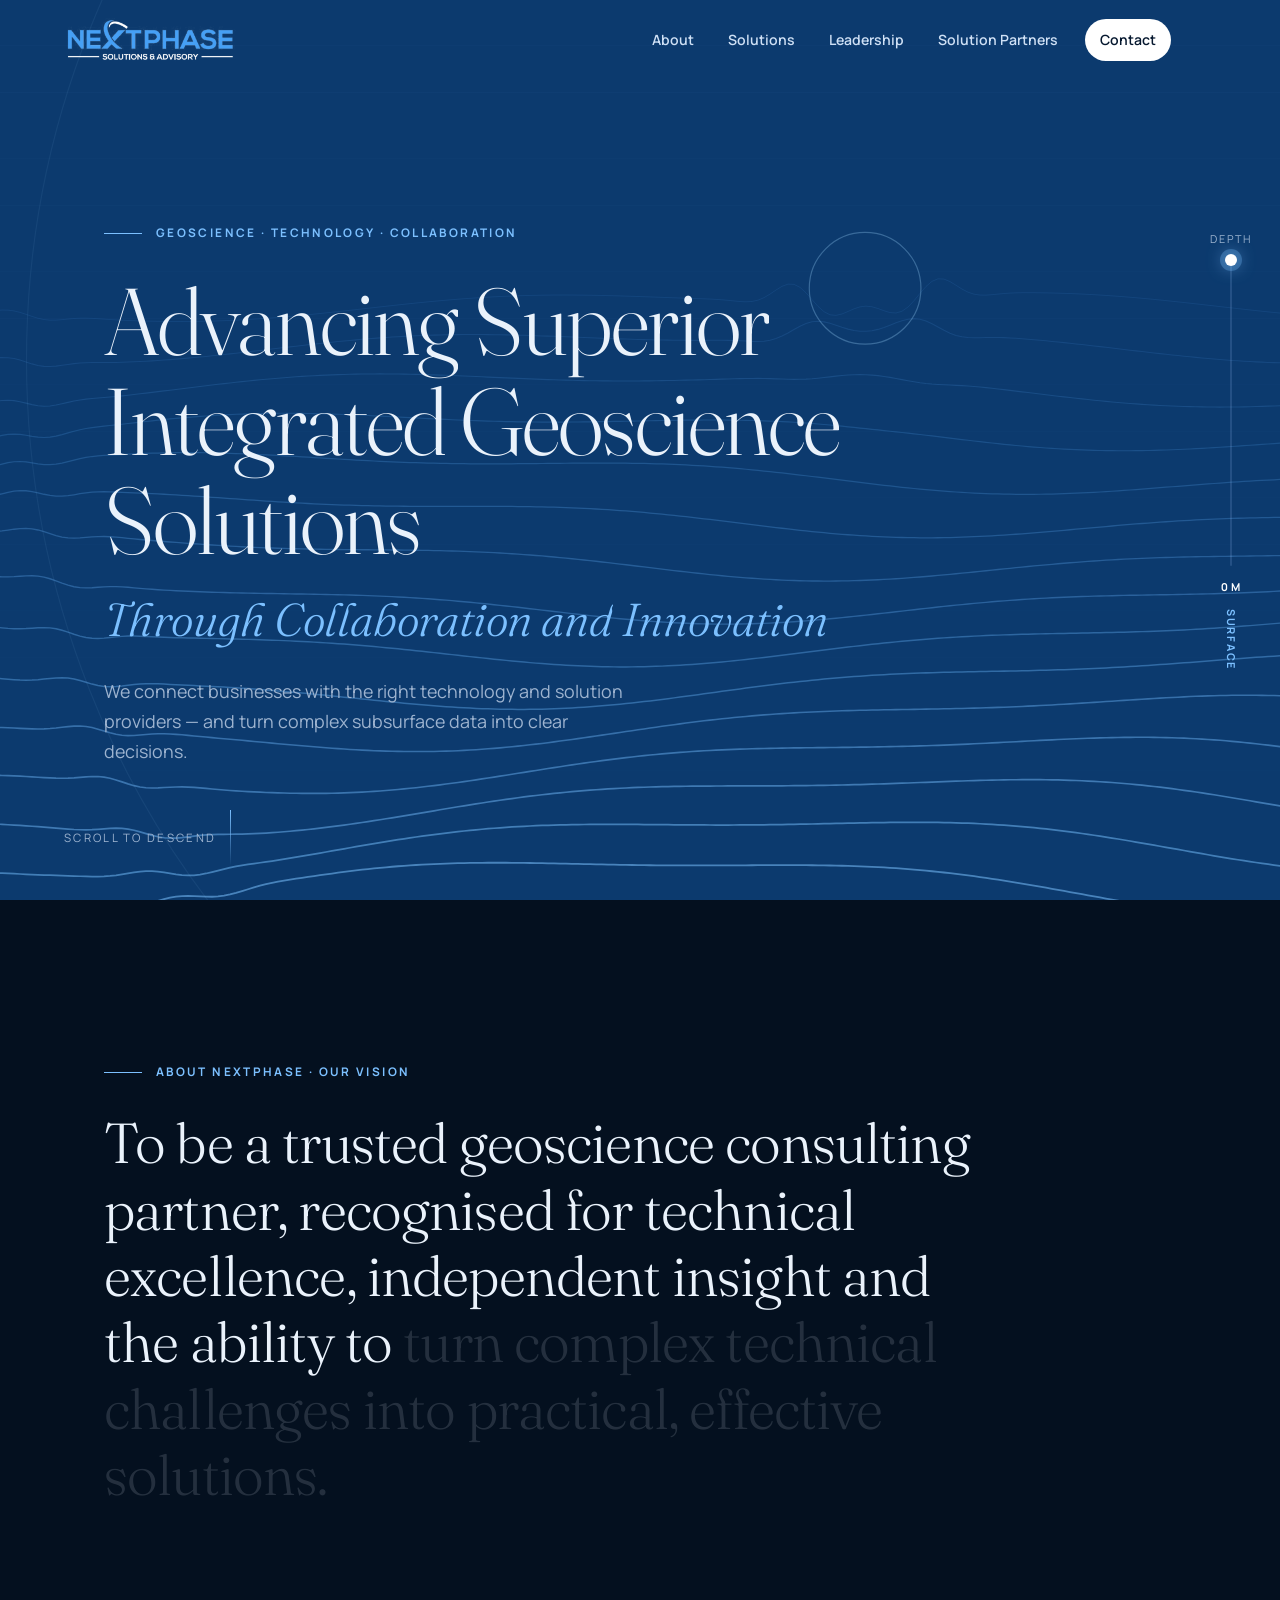
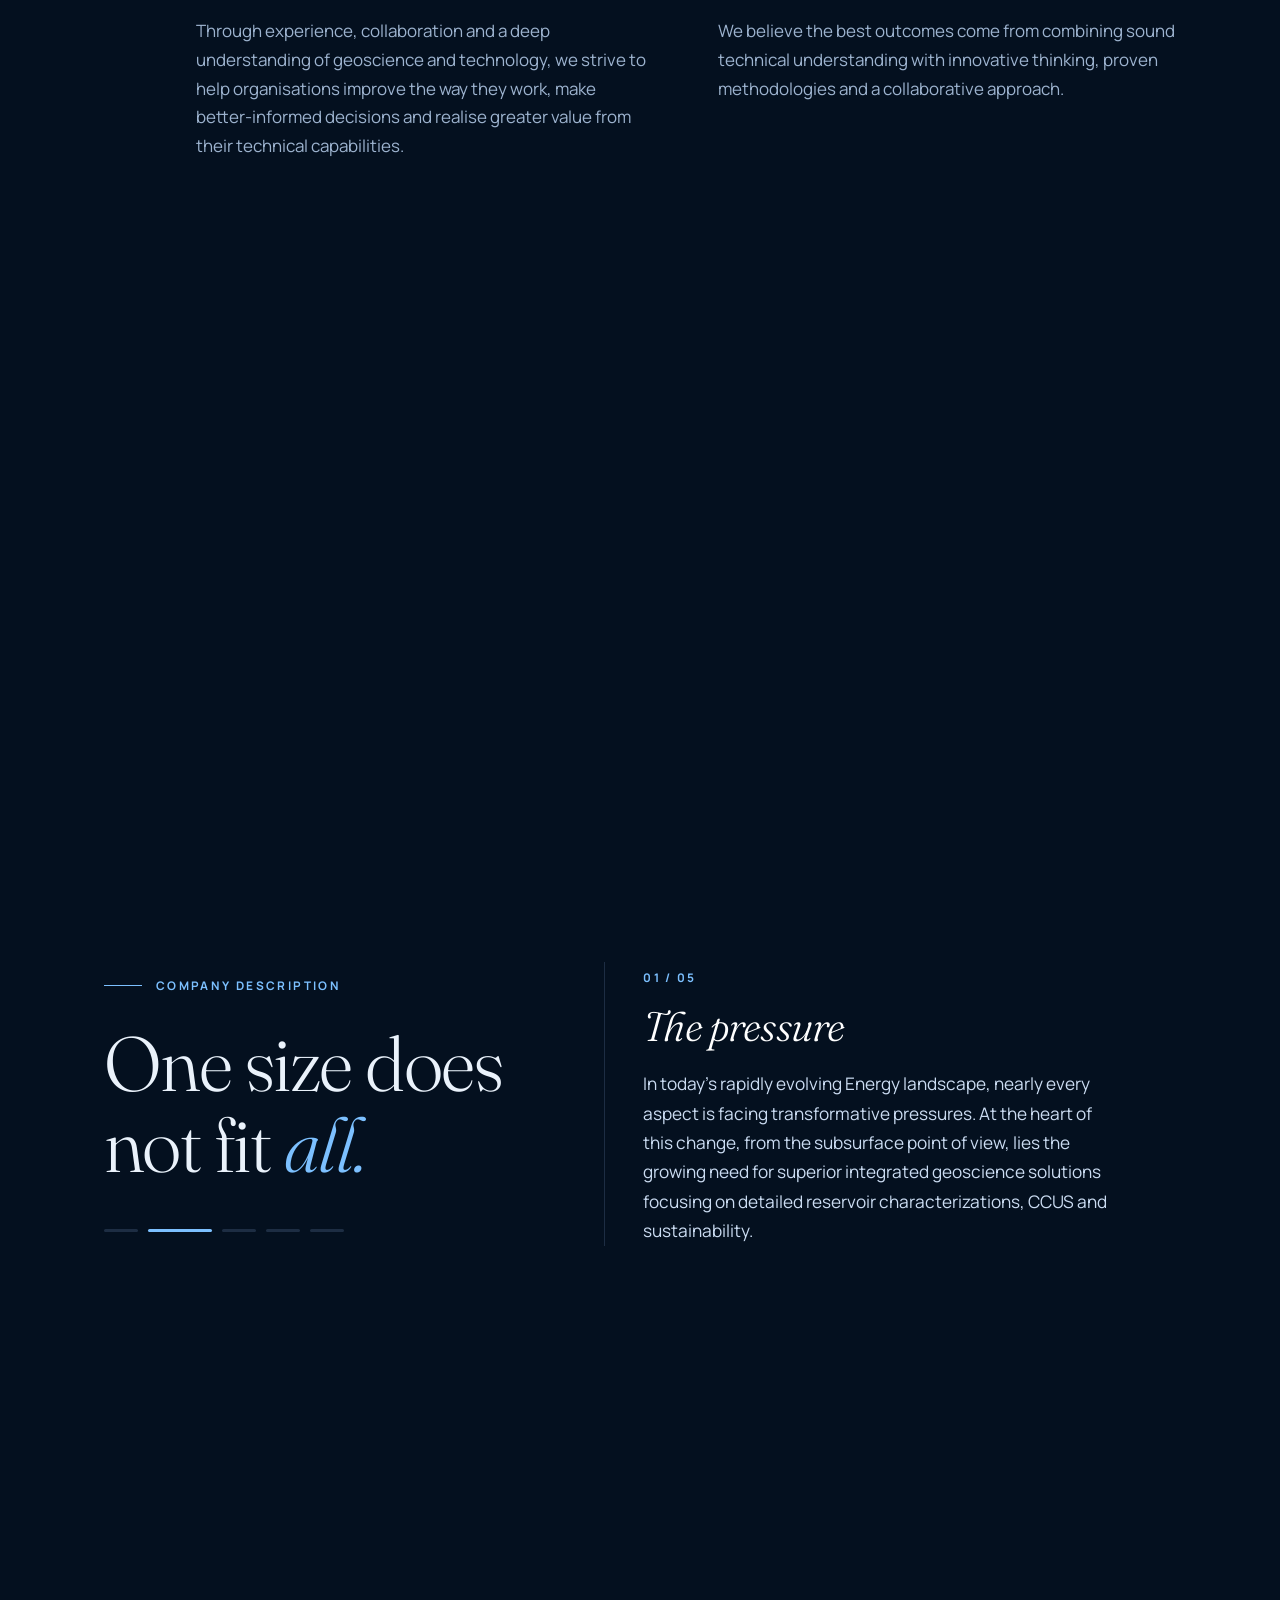
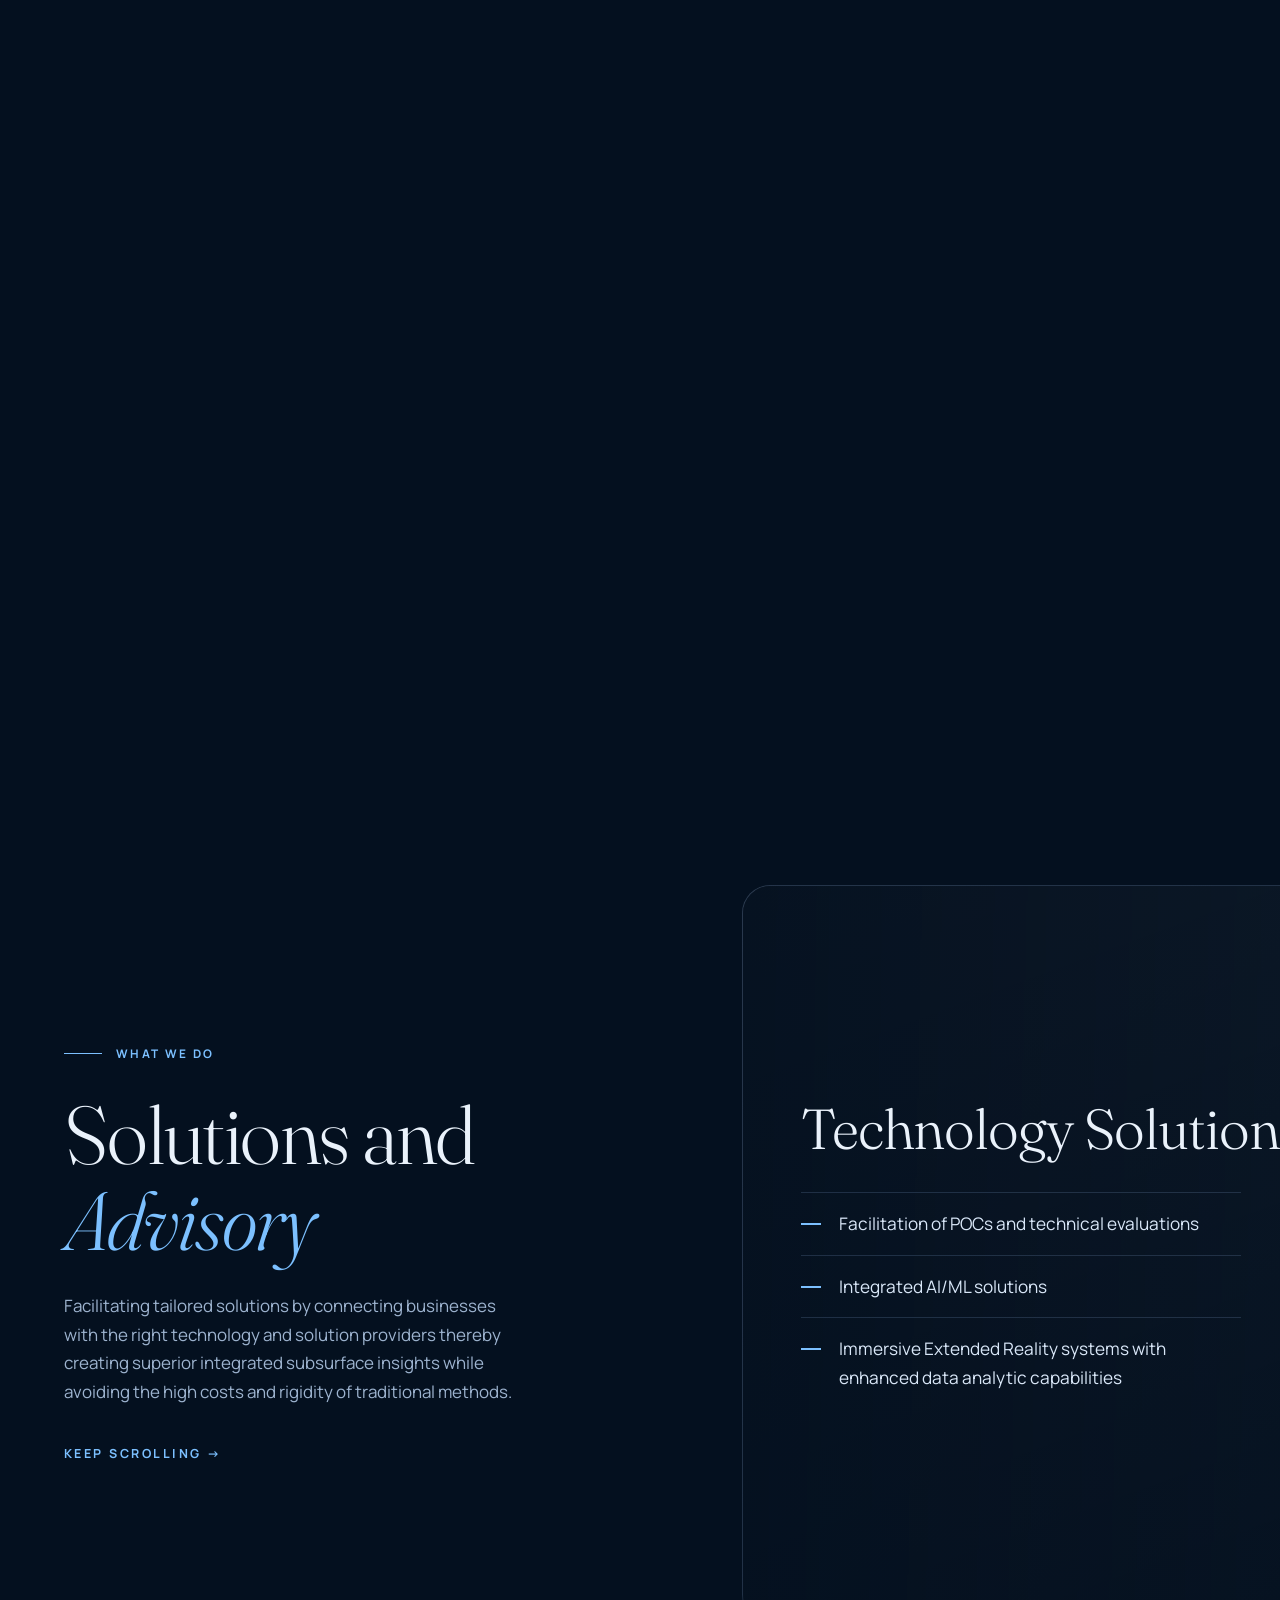
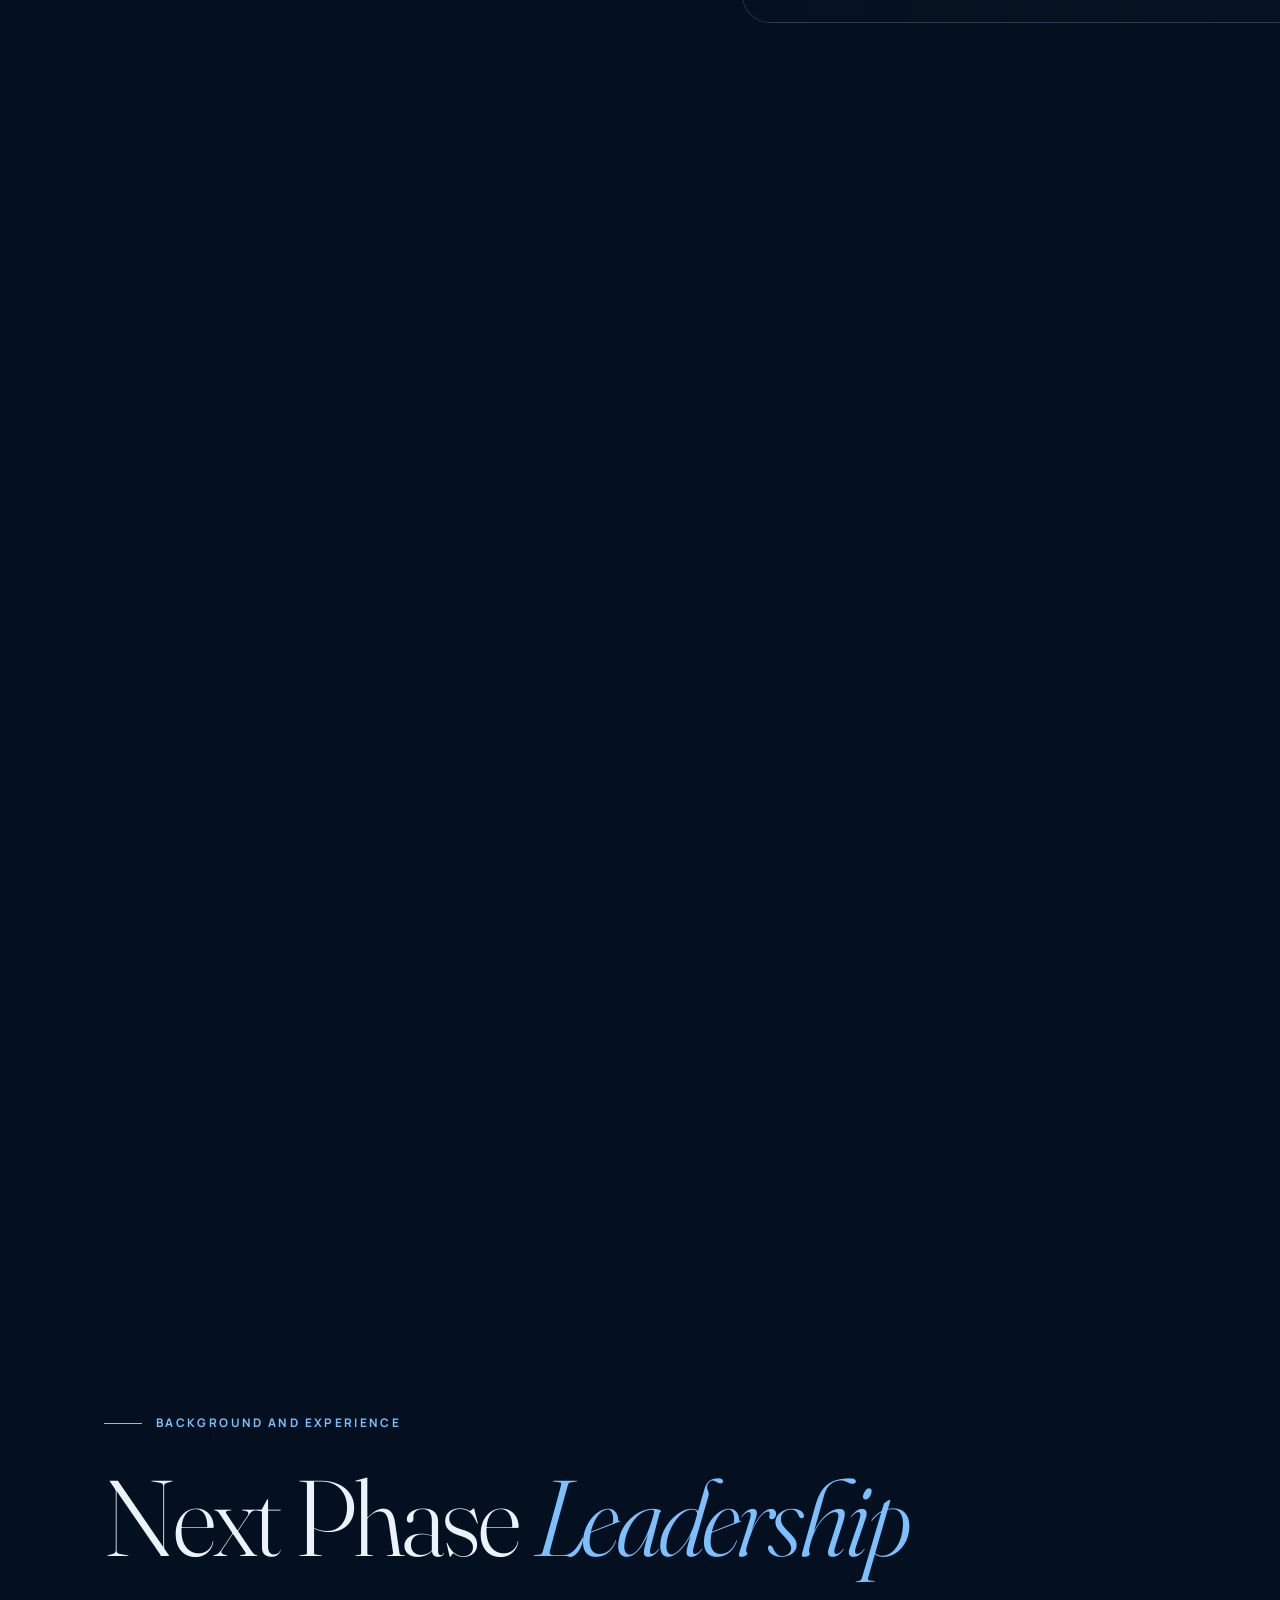
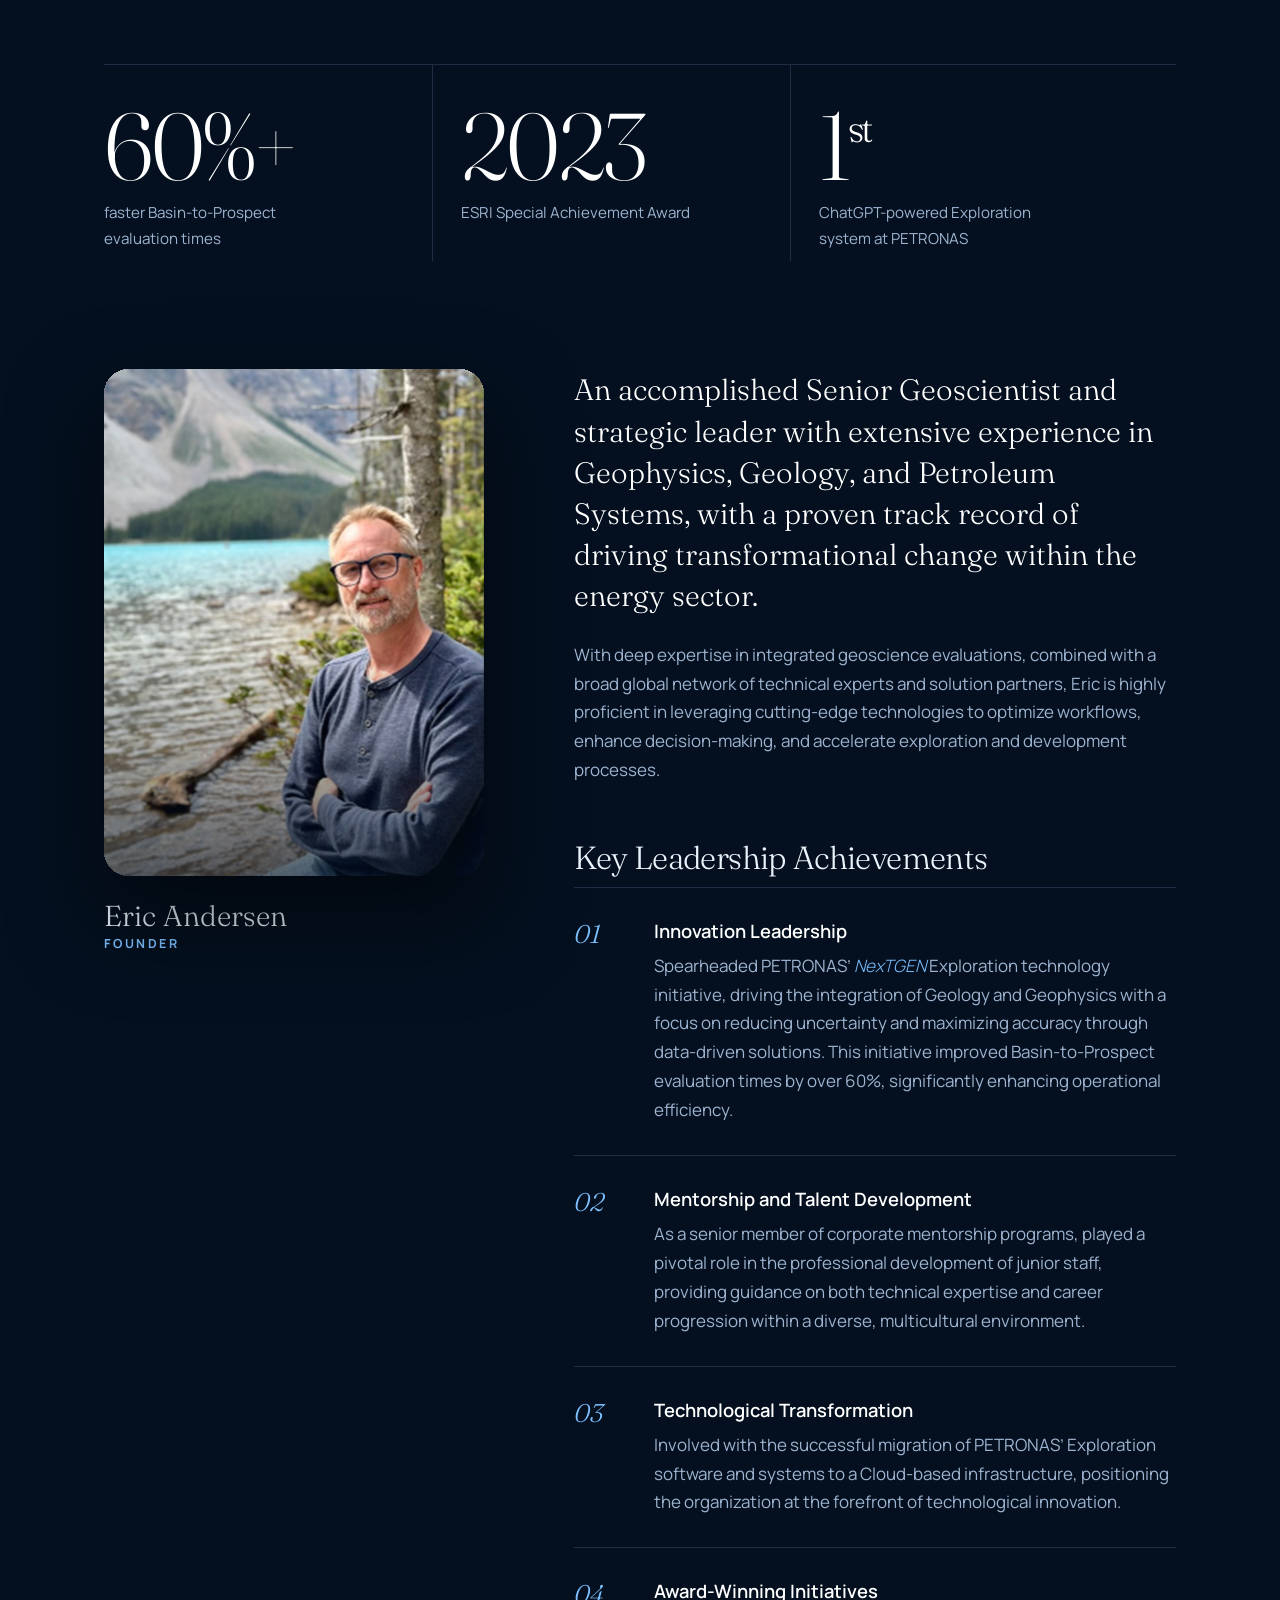
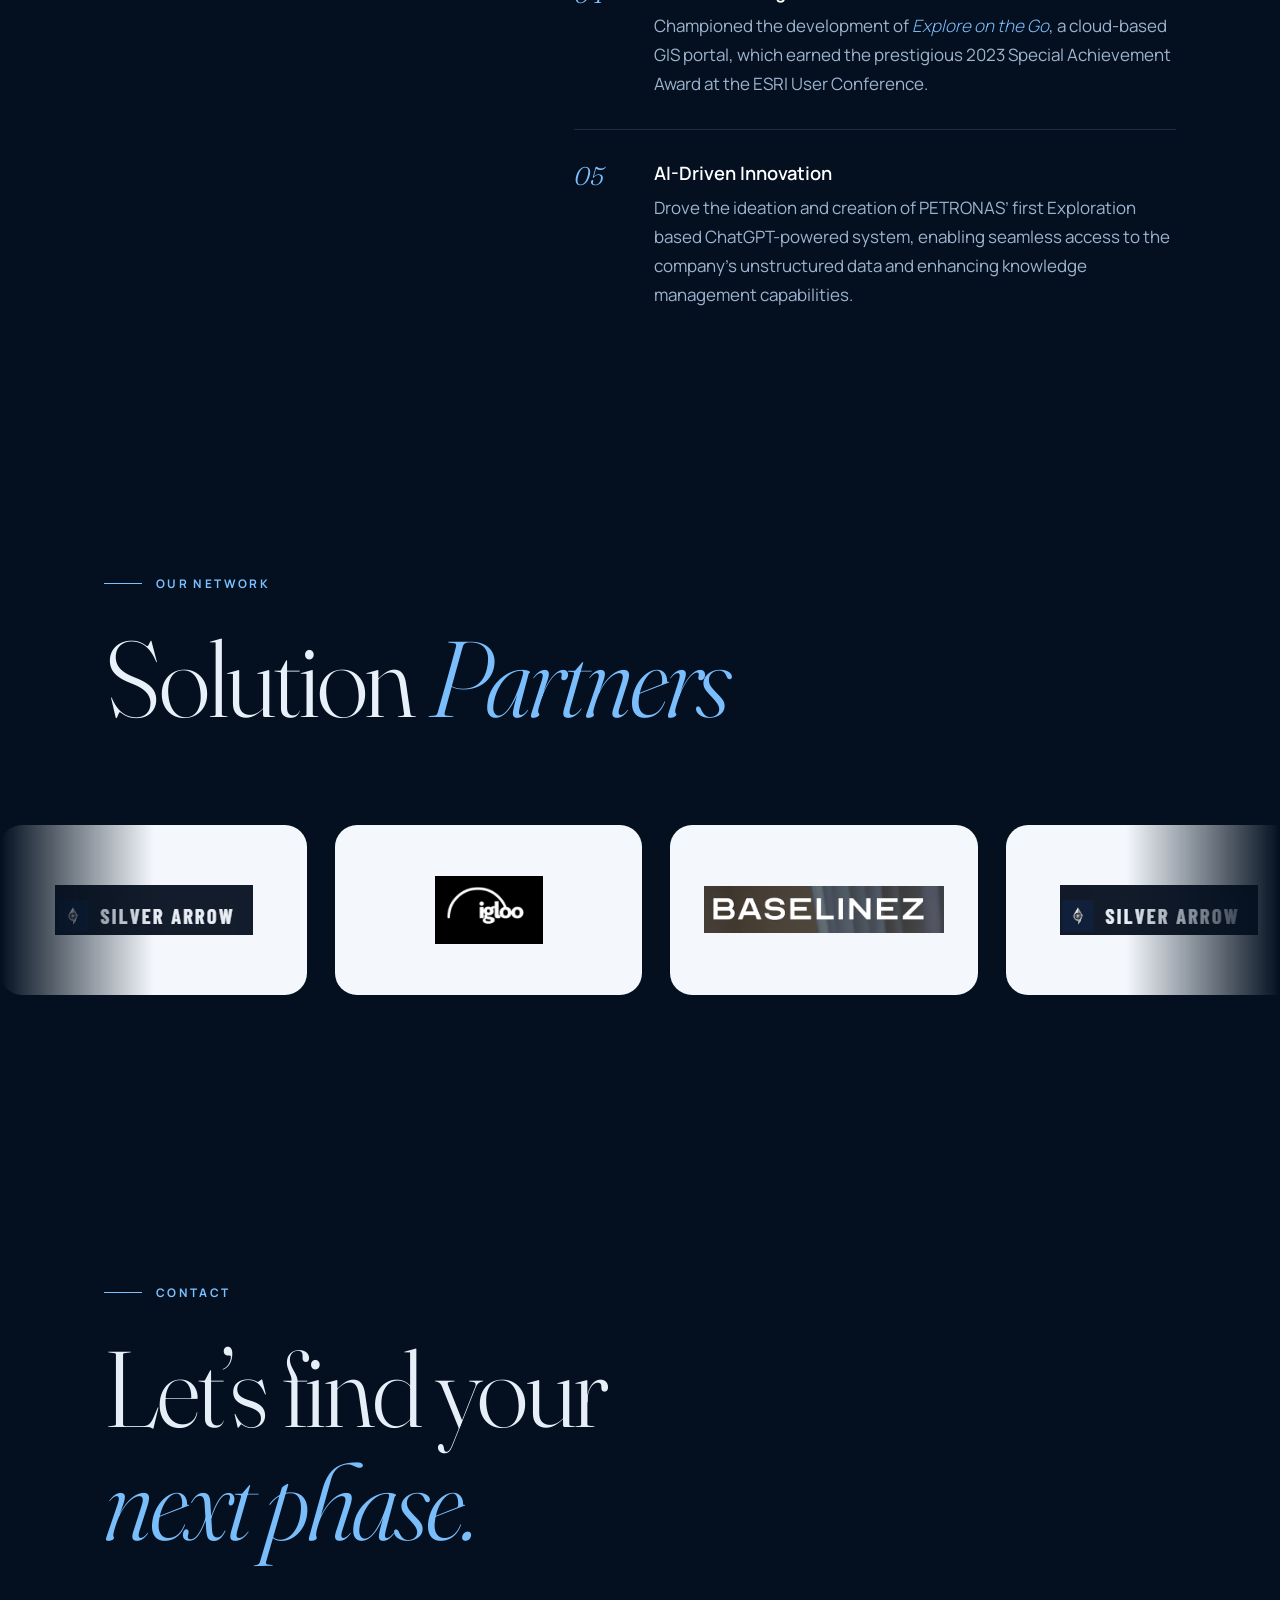
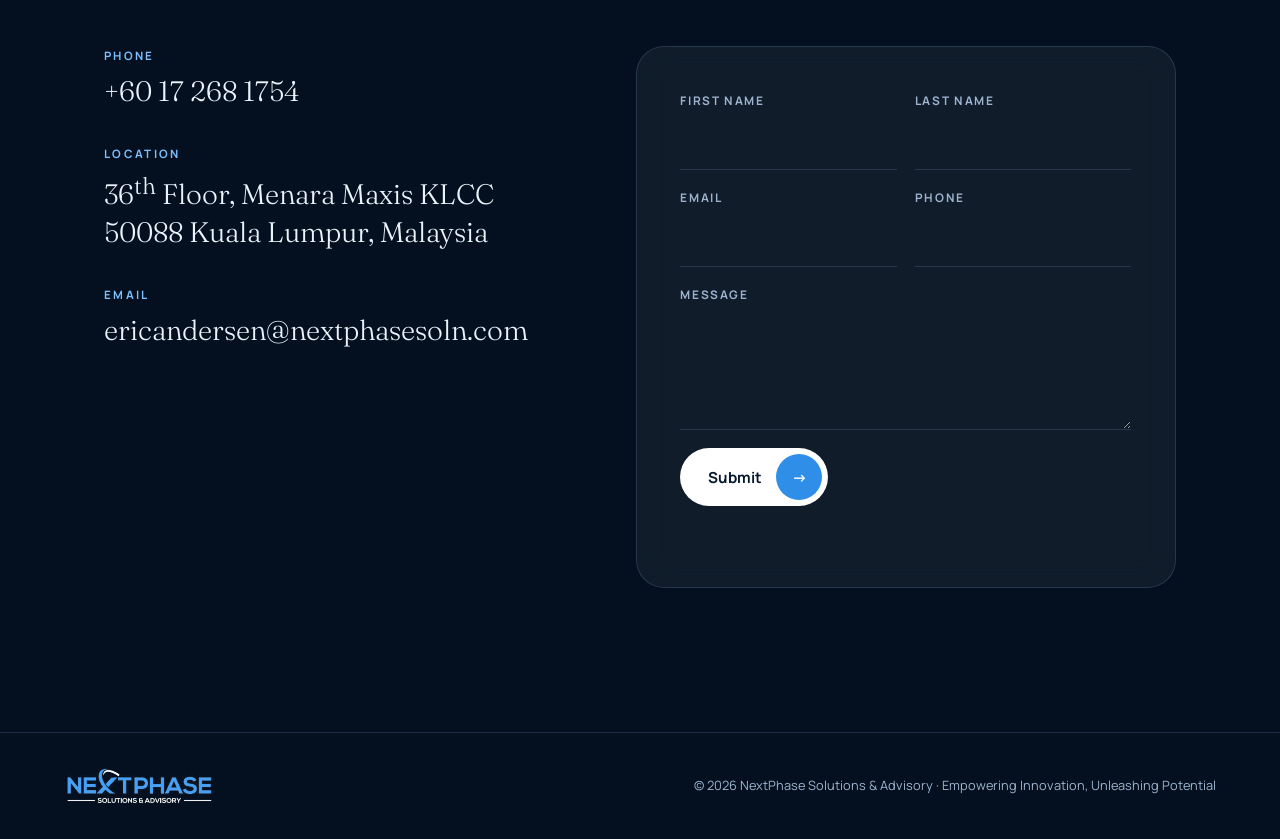
==== index.html @ d404420d "Redesign: scroll-driven subsurface descent experience Co-Authored-By: Claude Sonnet 5.5 <noreply@ant" ====
<!doctype html>
<html lang="en">
<head>
<meta charset="utf-8">
<meta name="viewport" content="width=device-width, initial-scale=1">
<title>NextPhase Solutions &amp; Advisory — Integrated Geoscience Solutions</title>
<meta name="description" content="NextPhase connects businesses with the right technology and solution providers to deliver superior integrated subsurface insights.">
<meta name="theme-color" content="#06182f">
<link rel="icon" href="assets/logo.png">
<link rel="preconnect" href="https://fonts.googleapis.com">
<link rel="preconnect" href="https://fonts.gstatic.com" crossorigin>
<link href="https://fonts.googleapis.com/css2?family=Fraunces:ital,opsz,wght@0,9..144,300;0,9..144,500;1,9..144,300;1,9..144,400&family=Manrope:wght@400;500;600;700;800&display=swap" rel="stylesheet">
<link rel="stylesheet" href="style.css">
</head>
<body>

<div class="bg" aria-hidden="true"><div class="strata"></div></div>
<div class="glow" aria-hidden="true"></div>
<div class="progress" aria-hidden="true"><i></i></div>

<!-- depth gauge -->
<aside class="gauge" aria-hidden="true">
  <span class="g-label">Depth</span>
  <div class="g-track"><i class="g-fill"></i><b class="g-dot"></b></div>
  <span class="g-depth"><em id="depth">0</em> m</span>
  <span class="g-layer" id="layer">Surface</span>
</aside>

<header class="nav" id="top">
  <a class="brand" href="#top" aria-label="NextPhase — home"><img src="assets/logo-light.png" alt="NextPhase Solutions &amp; Advisory" width="190" height="49"></a>
  <button class="burger" aria-label="Menu" aria-expanded="false" aria-controls="menu"><span></span><span></span></button>
  <nav id="menu" class="menu">
    <a href="#about">About</a>
    <a href="#solutions">Solutions</a>
    <a href="#leadership">Leadership</a>
    <a href="#partners">Solution Partners</a>
    <a href="#contact" class="cta">Contact</a>
  </nav>
</header>

<main>
<!-- 1 · SURFACE -->
<section class="hero" data-layer="Surface">
  <img class="slot" src="assets/gen/hero.jpg" alt="" onerror="this.remove()">
  <canvas id="seismic"></canvas>
  <div class="hero-inner">
    <p class="eyebrow"><span></span>Geoscience · Technology · Collaboration</p>
    <h1 class="split">Advancing Superior Integrated Geoscience Solutions</h1>
    <p class="h1-sub split">Through Collaboration and Innovation</p>
    <p class="lead">We connect businesses with the right technology and solution providers — and turn complex subsurface data into clear decisions.</p>
  </div>
  <a href="#about" class="cue"><span>Scroll to descend</span><i></i></a>
</section>

<!-- 2 · OVERBURDEN — VISION -->
<section class="vision" id="about" data-layer="Overburden">
  <div class="wrap">
    <p class="eyebrow"><span></span>About NextPhase · Our Vision</p>
    <p class="statement words">To be a trusted geoscience consulting partner, recognised for technical excellence, independent insight and the ability to turn complex technical challenges into practical, effective solutions.</p>
    <div class="two">
      <p class="reveal">Through experience, collaboration and a deep understanding of geoscience and technology, we strive to help organisations improve the way they work, make better-informed decisions and realise greater value from their technical capabilities.</p>
      <p class="reveal">We believe the best outcomes come from combining sound technical understanding with innovative thinking, proven methodologies and a collaborative approach.</p>
    </div>
    <p class="mega reveal">Empowering Innovation,<br><em>Unleashing Potential</em></p>
  </div>
</section>

<!-- 3 · SOURCE ROCK — COMPANY DESCRIPTION (pinned story) -->
<section class="story" data-layer="Source Rock">
  <div class="story-pin wrap">
    <div class="story-left">
      <p class="eyebrow"><span></span>Company Description</p>
      <h2>One size does<br>not fit <em>all.</em></h2>
      <ol class="dots" aria-hidden="true"><li></li><li></li><li></li><li></li><li></li></ol>
    </div>
    <div class="steps">
      <article class="step"><span class="no">01 / 05</span><h3>The pressure</h3><p>In today’s rapidly evolving Energy landscape, nearly every aspect is facing transformative pressures. At the heart of this change, from the subsurface point of view, lies the growing need for superior integrated geoscience solutions focusing on detailed reservoir characterizations, CCUS and sustainability.</p></article>
      <article class="step"><span class="no">02 / 05</span><h3>The complexity</h3><p>The convergence of advanced software applications and generative AI technologies, often leave organizations struggling to keep up or fully realize their benefits. This complexity is further amplified by the ever-expanding availability of data and the increasing computational demands needed to harness its full potential.</p></article>
      <article class="step"><span class="no">03 / 05</span><h3>The silos</h3><p>In many organizations, internal expertise is fragmented, resulting in siloed knowledge that makes it difficult to implement cost-effective, efficient workflows. Furthermore, integrated solutions are often promoted by single technology providers, who impose high commitment costs and inflexible systems that may not align with the unique needs of every business. The ongoing tension between business requirements and the pursuit of technical excellence is an ever-present challenge.</p></article>
      <article class="step"><span class="no">04 / 05</span><h3>Our answer</h3><p>We believe that one size does not fit all. We are committed to connecting the right technological components and solution providers in a tailored way to meet each client’s unique needs. Our approach seeks to break down silos, bridge gaps, and create flexible, integrated solutions that drive meaningful subsurface insights — without the high costs, rigidity, or fear that often accompany traditional implementations.</p></article>
      <article class="step"><span class="no">05 / 05</span><h3>The promise</h3><p>By fostering a culture of innovation and collaboration, we aim to empower businesses to optimize workflows, and unlock the true potential of their data and technology, ensuring they stay ahead in the ever-evolving energy landscape.</p></article>
    </div>
  </div>
</section>

<!-- 4 · RESERVOIR — SOLUTIONS (horizontal scroll) -->
<section class="solutions" id="solutions" data-layer="Reservoir">
  <div class="h-track">
    <div class="h-panel intro">
      <p class="eyebrow"><span></span>What we do</p>
      <h2>Solutions and <em>Advisory</em></h2>
      <p class="sub">Facilitating tailored solutions by connecting businesses with the right technology and solution providers thereby creating superior integrated subsurface insights while avoiding the high costs and rigidity of traditional methods.</p>
      <span class="hint">Keep scrolling →</span>
    </div>
    <article class="h-panel card">
      <img class="slot" src="assets/gen/tech.jpg" alt="" onerror="this.remove()">
      <span class="big-no">01</span>
      <h3>Technology Solutions</h3>
      <ul>
        <li>Facilitation of POCs and technical evaluations</li>
        <li>Integrated AI/ML solutions</li>
        <li>Immersive Extended Reality systems with enhanced data analytic capabilities</li>
      </ul>
    </article>
    <article class="h-panel card">
      <img class="slot" src="assets/gen/consult.jpg" alt="" onerror="this.remove()">
      <span class="big-no">02</span>
      <h3>Consulting / Advisory</h3>
      <ul>
        <li>Project management and QC</li>
        <li>Reservoir characterization studies</li>
        <li>Software and workflow rationalization and optimization</li>
        <li>Training</li>
      </ul>
    </article>
  </div>
</section>

<!-- 5 · SEAL — LEADERSHIP -->
<section class="leadership" id="leadership" data-layer="Seal">
  <div class="wrap">
    <p class="eyebrow"><span></span>Background and Experience</p>
    <h2 class="mega-h">Next Phase <em>Leadership</em></h2>

    <ul class="stats">
      <li class="reveal"><strong><span data-count="60">0</span>%+</strong><span>faster Basin-to-Prospect evaluation times</span></li>
      <li class="reveal"><strong><span data-count="2023" data-plain>0</span></strong><span>ESRI Special Achievement Award</span></li>
      <li class="reveal"><strong>1<sup>st</sup></strong><span>ChatGPT-powered Exploration system at PETRONAS</span></li>
    </ul>

    <div class="lead-grid">
      <aside class="portrait">
        <div class="frame"><img src="assets/eric.jpg" alt="Eric Andersen, Founder of NextPhase" width="590" height="788"></div>
        <div class="cap"><strong>Eric Andersen</strong><span>Founder</span></div>
      </aside>
      <div class="lead-copy">
        <p class="big reveal">An accomplished Senior Geoscientist and strategic leader with extensive experience in Geophysics, Geology, and Petroleum Systems, with a proven track record of driving transformational change within the energy sector.</p>
        <p class="reveal">With deep expertise in integrated geoscience evaluations, combined with a broad global network of technical experts and solution partners, Eric is highly proficient in leveraging cutting-edge technologies to optimize workflows, enhance decision-making, and accelerate exploration and development processes.</p>
        <h3 class="reveal">Key Leadership Achievements</h3>
        <ol class="ach">
          <li class="reveal"><span>01</span><div><h4>Innovation Leadership</h4><p>Spearheaded PETRONAS’ <em>NexTGEN</em> Exploration technology initiative, driving the integration of Geology and Geophysics with a focus on reducing uncertainty and maximizing accuracy through data-driven solutions. This initiative improved Basin-to-Prospect evaluation times by over 60%, significantly enhancing operational efficiency.</p></div></li>
          <li class="reveal"><span>02</span><div><h4>Mentorship and Talent Development</h4><p>As a senior member of corporate mentorship programs, played a pivotal role in the professional development of junior staff, providing guidance on both technical expertise and career progression within a diverse, multicultural environment.</p></div></li>
          <li class="reveal"><span>03</span><div><h4>Technological Transformation</h4><p>Involved with the successful migration of PETRONAS’ Exploration software and systems to a Cloud-based infrastructure, positioning the organization at the forefront of technological innovation.</p></div></li>
          <li class="reveal"><span>04</span><div><h4>Award-Winning Initiatives</h4><p>Championed the development of <em>Explore on the Go</em>, a cloud-based GIS portal, which earned the prestigious 2023 Special Achievement Award at the ESRI User Conference.</p></div></li>
          <li class="reveal"><span>05</span><div><h4>AI-Driven Innovation</h4><p>Drove the ideation and creation of PETRONAS’ first Exploration based ChatGPT-powered system, enabling seamless access to the company’s unstructured data and enhancing knowledge management capabilities.</p></div></li>
        </ol>
      </div>
    </div>
  </div>
</section>

<!-- 6 · PARTNERS -->
<section class="partners" id="partners" data-layer="Basement">
  <div class="wrap">
    <p class="eyebrow"><span></span>Our network</p>
    <h2 class="mega-h">Solution <em>Partners</em></h2>
  </div>
  <div class="marquee" aria-label="Solution partners">
    <div class="m-track">
      <div class="m-set">
        <div class="logo"><img src="assets/silverarrow.png" alt="Silver Arrow"></div>
        <div class="logo"><img src="assets/igloo.png" alt="igloo"></div>
        <div class="logo"><img src="assets/baselinez.png" alt="Baselinez"></div>
        <div class="logo"><img src="assets/silverarrow.png" alt=""></div>
        <div class="logo"><img src="assets/igloo.png" alt=""></div>
        <div class="logo"><img src="assets/baselinez.png" alt=""></div>
      </div>
    </div>
  </div>
</section>

<!-- 7 · CONTACT -->
<section class="contact" id="contact" data-layer="Core">
  <img class="slot" src="assets/gen/contact.jpg" alt="" onerror="this.remove()">
  <div class="wrap">
    <p class="eyebrow"><span></span>Contact</p>
    <h2 class="mega-h">Let’s find your<br><em>next phase.</em></h2>
    <div class="contact-grid">
      <div>
        <dl class="details">
          <div><dt>Phone</dt><dd><a href="tel:+60172681754">+60 17 268 1754</a></dd></div>
          <div><dt>Location</dt><dd>36<sup>th</sup> Floor, Menara Maxis KLCC<br>50088 Kuala Lumpur, Malaysia</dd></div>
          <div><dt>Email</dt><dd><a href="mailto:ericandersen@nextphasesoln.com">ericandersen@nextphasesoln.com</a></dd></div>
        </dl>
      </div>
      <form class="form" id="contact-form" novalidate>
        <div class="row">
          <label>First Name<input name="first" autocomplete="given-name" required></label>
          <label>Last Name<input name="last" autocomplete="family-name"></label>
        </div>
        <div class="row">
          <label>Email<input type="email" name="email" autocomplete="email" required></label>
          <label>Phone<input type="tel" name="phone" autocomplete="tel"></label>
        </div>
        <label>Message<textarea name="message" rows="4" required></textarea></label>
        <button class="btn" type="submit"><span>Submit</span><i>→</i></button>
        <p class="note" role="status" aria-live="polite"></p>
      </form>
    </div>
  </div>
  <footer class="foot">
    <img src="assets/logo-light.png" alt="NextPhase" width="150" height="38">
    <small>© <span id="yr">2026</span> NextPhase Solutions &amp; Advisory · Empowering Innovation, Unleashing Potential</small>
  </footer>
</section>
</main>

<script src="vendor/gsap.min.js"></script>
<script src="vendor/ScrollTrigger.min.js"></script>
<script src="script.js"></script>
</body>
</html>
---- style.css ----
:root{
  --blue:#2f8fe8; --blue-2:#7cc0ff; --ink:#eaf2fb; --muted:#9db3cf; --line:rgba(160,200,255,.16);
  --serif:'Fraunces',Georgia,serif; --sans:'Manrope',system-ui,-apple-system,Segoe UI,sans-serif;
  --wrap:1200px; --gut:clamp(20px,5vw,64px);
}
*{box-sizing:border-box}
html{scroll-behavior:smooth;background:#04101f}
body{margin:0;font-family:var(--sans);color:var(--ink);line-height:1.7;font-size:17px;-webkit-font-smoothing:antialiased;overflow-x:hidden}
img{max-width:100%;height:auto;display:block}
a{color:inherit}
em{font-style:italic;font-weight:300;color:var(--blue-2)}
h1,h2,h3,h4{font-family:var(--serif);font-weight:300;line-height:1.05;margin:0;letter-spacing:-.02em}
.wrap{max-width:var(--wrap);margin:0 auto;padding:0 var(--gut)}
section{position:relative}
.eyebrow{display:flex;align-items:center;gap:14px;font-size:.74rem;font-weight:700;letter-spacing:.2em;text-transform:uppercase;color:var(--blue-2);margin:0 0 28px}
.eyebrow span{width:38px;height:1px;background:var(--blue-2)}
.slot{position:absolute;inset:0;width:100%;height:100%;object-fit:cover;pointer-events:none}

/* fixed layers */
.bg{position:fixed;inset:0;z-index:-2;background:#0c3a6e}
.strata{position:absolute;inset:-20% 0;opacity:.5;background:
  repeating-linear-gradient(180deg,transparent 0 46px,rgba(124,192,255,.07) 46px 47px,transparent 47px 112px,rgba(124,192,255,.05) 112px 113px);
  -webkit-mask-image:linear-gradient(180deg,#000,transparent 95%);mask-image:linear-gradient(180deg,#000,transparent 95%)}
.glow{position:fixed;left:0;top:0;width:520px;height:520px;margin:-260px 0 0 -260px;border-radius:50%;z-index:-1;pointer-events:none;background:radial-gradient(circle,rgba(47,143,232,.22),transparent 65%);opacity:0;transition:opacity .4s;will-change:transform}
.progress{position:fixed;top:0;left:0;right:0;height:3px;z-index:80}
.progress i{display:block;height:100%;width:100%;background:linear-gradient(90deg,var(--blue),var(--blue-2));transform-origin:0 50%;transform:scaleX(0)}

/* depth gauge */
.gauge{position:fixed;right:clamp(14px,2.2vw,32px);top:50%;transform:translateY(-50%);z-index:60;display:flex;flex-direction:column;align-items:center;gap:12px;font-size:.68rem;letter-spacing:.16em;text-transform:uppercase;color:var(--muted);mix-blend-mode:normal}
.g-track{position:relative;width:2px;height:34vh;background:var(--line);border-radius:2px}
.g-fill{position:absolute;left:0;top:0;width:100%;height:100%;background:var(--blue-2);transform-origin:50% 0;transform:scaleY(0)}
.g-dot{position:absolute;left:50%;top:0;width:12px;height:12px;margin:-6px 0 0 -6px;border-radius:50%;background:#fff;box-shadow:0 0 0 5px rgba(124,192,255,.28),0 0 18px var(--blue-2)}
.g-depth{font-variant-numeric:tabular-nums;color:#fff;font-weight:700;letter-spacing:.06em}
.g-depth em{font-style:normal;color:#fff;font-weight:700}
.g-layer{writing-mode:vertical-rl;color:var(--blue-2);font-weight:700}

/* NAV */
.nav{position:fixed;inset:0 0 auto 0;z-index:70;display:flex;align-items:center;justify-content:space-between;padding:18px var(--gut);transition:background .3s,backdrop-filter .3s,padding .3s}
.nav.scrolled{background:rgba(4,16,31,.72);backdrop-filter:blur(14px);-webkit-backdrop-filter:blur(14px);padding-block:12px}
.brand img{height:44px;width:auto}
.menu{display:flex;align-items:center;gap:4px;margin-right:clamp(0px,3.5vw,60px)}
.menu a{text-decoration:none;font-size:.88rem;font-weight:600;padding:9px 15px;border-radius:999px;color:#cfe0f5;transition:background .2s,color .2s}
.menu a:hover{background:rgba(255,255,255,.08);color:#fff}
.menu a.cta{background:#fff;color:#06182f;margin-left:8px}
.menu a.cta:hover{background:var(--blue-2)}
.burger{display:none;width:44px;height:44px;border:0;background:none;cursor:pointer;position:relative}
.burger span{position:absolute;left:11px;right:11px;height:2px;background:#fff;transition:transform .3s,top .3s}
.burger span:first-child{top:17px}.burger span:last-child{top:25px}
.burger[aria-expanded=true] span:first-child{top:21px;transform:rotate(45deg)}
.burger[aria-expanded=true] span:last-child{top:21px;transform:rotate(-45deg)}

/* HERO */
.hero{height:100svh;min-height:640px;display:flex;align-items:center;overflow:hidden}
.hero .slot{opacity:.45;mix-blend-mode:screen}
#seismic{position:absolute;inset:0;width:100%;height:100%}
.hero-inner{position:relative;z-index:2;max-width:var(--wrap);width:100%;margin:0 auto;padding:90px var(--gut) 0}
.hero h1{font-size:clamp(2.6rem,7.4vw,7rem);max-width:14ch;font-weight:300}
.h1-sub{font:italic 300 clamp(1.5rem,3.6vw,3.2rem)/1.15 var(--serif);color:var(--blue-2);margin:.5em 0 0}
.lead{max-width:50ch;color:var(--muted);font-size:clamp(1rem,1.4vw,1.2rem);margin:30px 0 0}
.split .w{display:inline-block;overflow:hidden;vertical-align:top;padding-bottom:.12em;margin-bottom:-.12em}
.split .w i{display:inline-block;font-style:inherit;transform:translateY(110%)}
.cue{position:absolute;left:var(--gut);bottom:34px;z-index:3;display:flex;align-items:center;gap:14px;text-decoration:none;font-size:.72rem;letter-spacing:.2em;text-transform:uppercase;color:var(--muted)}
.cue i{width:1px;height:56px;background:linear-gradient(var(--blue-2),transparent);animation:cue 2s ease-in-out infinite;transform-origin:0 0}
@keyframes cue{0%{transform:scaleY(0)}50%{transform:scaleY(1)}100%{transform:scaleY(1);opacity:0}}

/* VISION */
.vision{padding:18vh 0 14vh}
.statement{font:300 clamp(1.8rem,4.4vw,4rem)/1.18 var(--serif);letter-spacing:-.015em;margin:0;max-width:22ch}
.statement{max-width:26ch}
.words .wd{opacity:.14;transition:none}
.two{display:grid;grid-template-columns:1fr 1fr;gap:clamp(24px,5vw,80px);margin-top:12vh;color:var(--muted);max-width:980px;margin-left:auto}
.two p{margin:0}
.mega{font:300 clamp(2.4rem,8vw,7.6rem)/1 var(--serif);margin:18vh 0 0;letter-spacing:-.03em}

/* STORY */
.story{height:100svh;min-height:680px}
.story-pin{height:100%;display:grid;grid-template-columns:.85fr 1.15fr;gap:clamp(30px,6vw,100px);align-items:center}
.story h2{font-size:clamp(2.6rem,6vw,5.6rem)}
.dots{list-style:none;margin:44px 0 0;padding:0;display:flex;gap:10px}
.dots li{width:34px;height:3px;border-radius:3px;background:var(--line);transition:background .4s,width .4s}
.dots li.on{background:var(--blue-2);width:64px}
.steps{display:grid;padding-right:clamp(0px,4vw,60px)}
.step{grid-area:1/1;align-self:center;border-left:1px solid var(--line);padding-left:clamp(22px,3vw,44px)}
.step .no{font-size:.74rem;letter-spacing:.2em;color:var(--blue-2);font-weight:700}
.step h3{font:italic 300 clamp(1.8rem,3.2vw,2.8rem) var(--serif);margin:10px 0 18px;color:#fff}
.step p{margin:0;font-size:clamp(1rem,1.35vw,1.2rem);color:#cbdcf2;max-width:56ch}

/* SOLUTIONS — horizontal */
.solutions{overflow:hidden}
.h-track{display:flex;width:max-content;height:100svh;min-height:640px;align-items:stretch}
.h-panel{flex:none;display:flex;flex-direction:column;justify-content:center;position:relative;padding:0 clamp(24px,4vw,64px)}
.h-panel.intro{width:min(56vw,760px);padding-left:var(--gut)}
.h-panel.intro h2{font-size:clamp(2.6rem,6.4vw,6rem)}
.h-panel .sub{color:var(--muted);margin:28px 0 0;max-width:46ch}
.hint{margin-top:36px;font-size:.78rem;letter-spacing:.2em;text-transform:uppercase;color:var(--blue-2);font-weight:700}
.h-panel.card{width:min(62vw,820px);margin:9vh 2vw;border:1px solid var(--line);border-radius:28px;background:linear-gradient(160deg,rgba(255,255,255,.07),rgba(255,255,255,.02));overflow:hidden;padding:0 clamp(28px,4.5vw,72px)}
.h-panel.card:last-child{margin-right:var(--gut)}
.card .slot{opacity:.38}
.card::after{content:"";position:absolute;inset:0;background:linear-gradient(90deg,rgba(4,16,31,.85),rgba(4,16,31,.35));pointer-events:none}
.card>*:not(.slot){position:relative;z-index:2}
.big-no{position:absolute!important;right:4%;top:2%;font:italic 300 clamp(8rem,20vw,18rem)/1 var(--serif);color:rgba(124,192,255,.1)}
.card h3{font-size:clamp(2.2rem,4.4vw,4rem);margin-bottom:34px}
.card ul{list-style:none;margin:0;padding:0;max-width:44ch}
.card li{padding:16px 0 16px 38px;border-top:1px solid var(--line);position:relative;color:#d9e7f8;font-size:1.08rem}
.card li::before{content:"";position:absolute;left:0;top:30px;width:20px;height:2px;background:var(--blue-2)}

/* LEADERSHIP */
.leadership{padding:16vh 0 12vh}
.mega-h{font-size:clamp(2.8rem,8.4vw,8rem);letter-spacing:-.03em}
.stats{list-style:none;margin:10vh 0 12vh;padding:0;display:grid;grid-template-columns:repeat(3,1fr);border-top:1px solid var(--line)}
.stats li{padding:34px 28px 10px 0;display:flex;flex-direction:column;gap:6px;border-right:1px solid var(--line);margin-right:28px}
.stats li:last-child{border:0;margin:0}
.stats strong{font:300 clamp(3.4rem,7.4vw,6.6rem)/1 var(--serif);color:#fff;letter-spacing:-.03em}
.stats sup{font-size:.4em;vertical-align:top;position:relative;top:.3em}
.stats li>span{color:var(--muted);font-size:.95rem;max-width:26ch}
.lead-grid{display:grid;grid-template-columns:380px 1fr;gap:clamp(36px,7vw,110px);align-items:start}
.portrait{position:sticky;top:12vh}
.frame{border-radius:24px;overflow:hidden;aspect-ratio:3/4;position:relative;box-shadow:0 40px 90px rgba(0,0,0,.55)}
.frame::after{content:"";position:absolute;inset:0;background:linear-gradient(180deg,transparent 55%,rgba(4,16,31,.65));}
.frame img{width:100%;height:118%;object-fit:cover;will-change:transform}
.cap{margin-top:22px;display:flex;flex-direction:column}
.cap strong{font:300 1.8rem var(--serif)}
.cap span{color:var(--blue-2);font-weight:700;font-size:.78rem;letter-spacing:.2em;text-transform:uppercase}
.lead-copy p{margin:0 0 24px;color:var(--muted)}
.lead-copy p.big{font:300 clamp(1.4rem,2.3vw,2rem)/1.4 var(--serif);color:#fff}
.lead-copy>h3{font-size:2rem;margin:56px 0 12px}
.ach{list-style:none;margin:0;padding:0;counter-reset:a}
.ach li{display:grid;grid-template-columns:70px 1fr;gap:10px;padding:30px 0;border-top:1px solid var(--line)}
.ach li>span{font:italic 300 1.6rem var(--serif);color:var(--blue-2)}
.ach h4{font:600 1.15rem var(--sans);letter-spacing:0;margin-bottom:8px;color:#fff}
.ach p{margin:0!important}

/* PARTNERS */
.partners{padding:14vh 0 16vh;overflow:hidden}
.marquee{margin-top:10vh;-webkit-mask-image:linear-gradient(90deg,transparent,#000 12%,#000 88%,transparent);mask-image:linear-gradient(90deg,transparent,#000 12%,#000 88%,transparent)}
.m-track{display:flex;width:max-content;animation:marq 38s linear infinite}
.marquee:hover .m-track{animation-play-state:paused}
.m-set{display:flex;gap:28px;padding-right:28px}
.m-track::after{content:"";display:block}
.logo{width:clamp(240px,24vw,340px);height:170px;border-radius:22px;background:#f4f8fd;display:flex;align-items:center;justify-content:center;padding:34px;transition:transform .35s}
.logo:hover{transform:translateY(-8px) scale(1.03)}
.logo img{max-height:68px;max-width:100%;width:auto;object-fit:contain}
@keyframes marq{to{transform:translateX(-50%)}}

/* CONTACT */
.contact{padding:16vh 0 0;overflow:hidden}
.contact>.slot{opacity:.3;mix-blend-mode:screen}
.contact .wrap{position:relative;z-index:2}
.contact-grid{display:grid;grid-template-columns:.9fr 1.1fr;gap:clamp(36px,7vw,110px);margin-top:10vh;align-items:start}
.details{margin:0;display:grid;gap:34px}
.details dt{font-size:.72rem;font-weight:700;letter-spacing:.2em;text-transform:uppercase;color:var(--blue-2)}
.details dd{margin:6px 0 0;font:300 clamp(1.3rem,2.2vw,1.8rem)/1.35 var(--serif)}
.details a{text-decoration:none;background:linear-gradient(currentColor,currentColor) 0 100%/0 1px no-repeat;transition:background-size .4s}
.details a:hover{background-size:100% 1px}
.form{display:grid;gap:18px;padding:clamp(24px,3.4vw,44px);border-radius:28px;border:1px solid var(--line);background:rgba(255,255,255,.05);backdrop-filter:blur(16px);-webkit-backdrop-filter:blur(16px)}
.row{display:grid;grid-template-columns:1fr 1fr;gap:18px}
label{display:grid;gap:8px;font-size:.74rem;font-weight:700;letter-spacing:.14em;text-transform:uppercase;color:var(--muted)}
input,textarea{font:500 1rem var(--sans);letter-spacing:0;text-transform:none;padding:14px 4px;border:0;border-bottom:1px solid var(--line);background:transparent;color:#fff;width:100%;transition:border-color .3s}
input:focus,textarea:focus{outline:0;border-color:var(--blue-2)}
input.bad,textarea.bad{border-color:#ff7b7b}
textarea{resize:vertical}
.btn{justify-self:start;display:inline-flex;align-items:center;gap:14px;font:700 .95rem var(--sans);padding:6px 6px 6px 28px;border-radius:999px;border:0;background:#fff;color:#06182f;cursor:pointer;transition:background .3s,transform .3s}
.btn i{font-style:normal;display:grid;place-items:center;width:46px;height:46px;border-radius:50%;background:var(--blue);color:#fff;transition:transform .3s}
.btn:hover{background:var(--blue-2)}.btn:hover i{transform:translateX(4px)}
.note{margin:0;min-height:1.3em;font-size:.9rem;color:var(--blue-2);font-weight:600}
.foot{margin-top:16vh;border-top:1px solid var(--line);padding:34px var(--gut);display:flex;flex-wrap:wrap;gap:16px 40px;justify-content:space-between;align-items:center;color:var(--muted);position:relative;z-index:2}
.foot small{font-size:.8rem}

/* reveal */
.gs .reveal{opacity:0;transform:translateY(34px)}

/* RESPONSIVE */
@media (max-width:1100px){.gauge{display:none}}
@media (max-width:900px){
  .lead-grid,.contact-grid,.story-pin{grid-template-columns:1fr}
  .portrait{position:static;max-width:340px}
  .two{grid-template-columns:1fr;margin-left:0}
  .stats{grid-template-columns:1fr}
  .stats li{border-right:0;margin:0;border-bottom:1px solid var(--line);padding:24px 0}
  .story{height:auto;min-height:100svh}
  .story-pin{align-content:center;gap:28px;padding-block:90px 40px}
  .dots{margin-top:22px}
}
@media (max-width:860px){
  .burger{display:block}
  .menu{position:fixed;inset:70px 0 auto 0;flex-direction:column;align-items:stretch;background:rgba(4,16,31,.97);padding:14px 20px 26px;gap:2px;margin:0;border-bottom:1px solid var(--line);transform:translateY(-130%);visibility:hidden;transition:transform .35s,visibility .35s}
  .menu.open{transform:none;visibility:visible}
  .menu a{padding:14px 16px;font-size:1rem}
  .menu a.cta{margin:8px 0 0;text-align:center}
  /* horizontal -> vertical on small screens */
  .h-track{flex-direction:column;width:auto;height:auto;padding:14vh 0}
  .h-panel.intro{width:auto;padding:0 var(--gut) 40px}
  .h-panel.card{width:auto;margin:0 var(--gut) 22px;padding:44px 26px}
  .hint{display:none}
}
@media (max-width:560px){body{font-size:16px}.row{grid-template-columns:1fr}.brand img{height:36px}.ach li{grid-template-columns:44px 1fr}.logo{height:130px}}
@media (prefers-reduced-motion:reduce){html{scroll-behavior:auto}.m-track,.cue i{animation:none}}
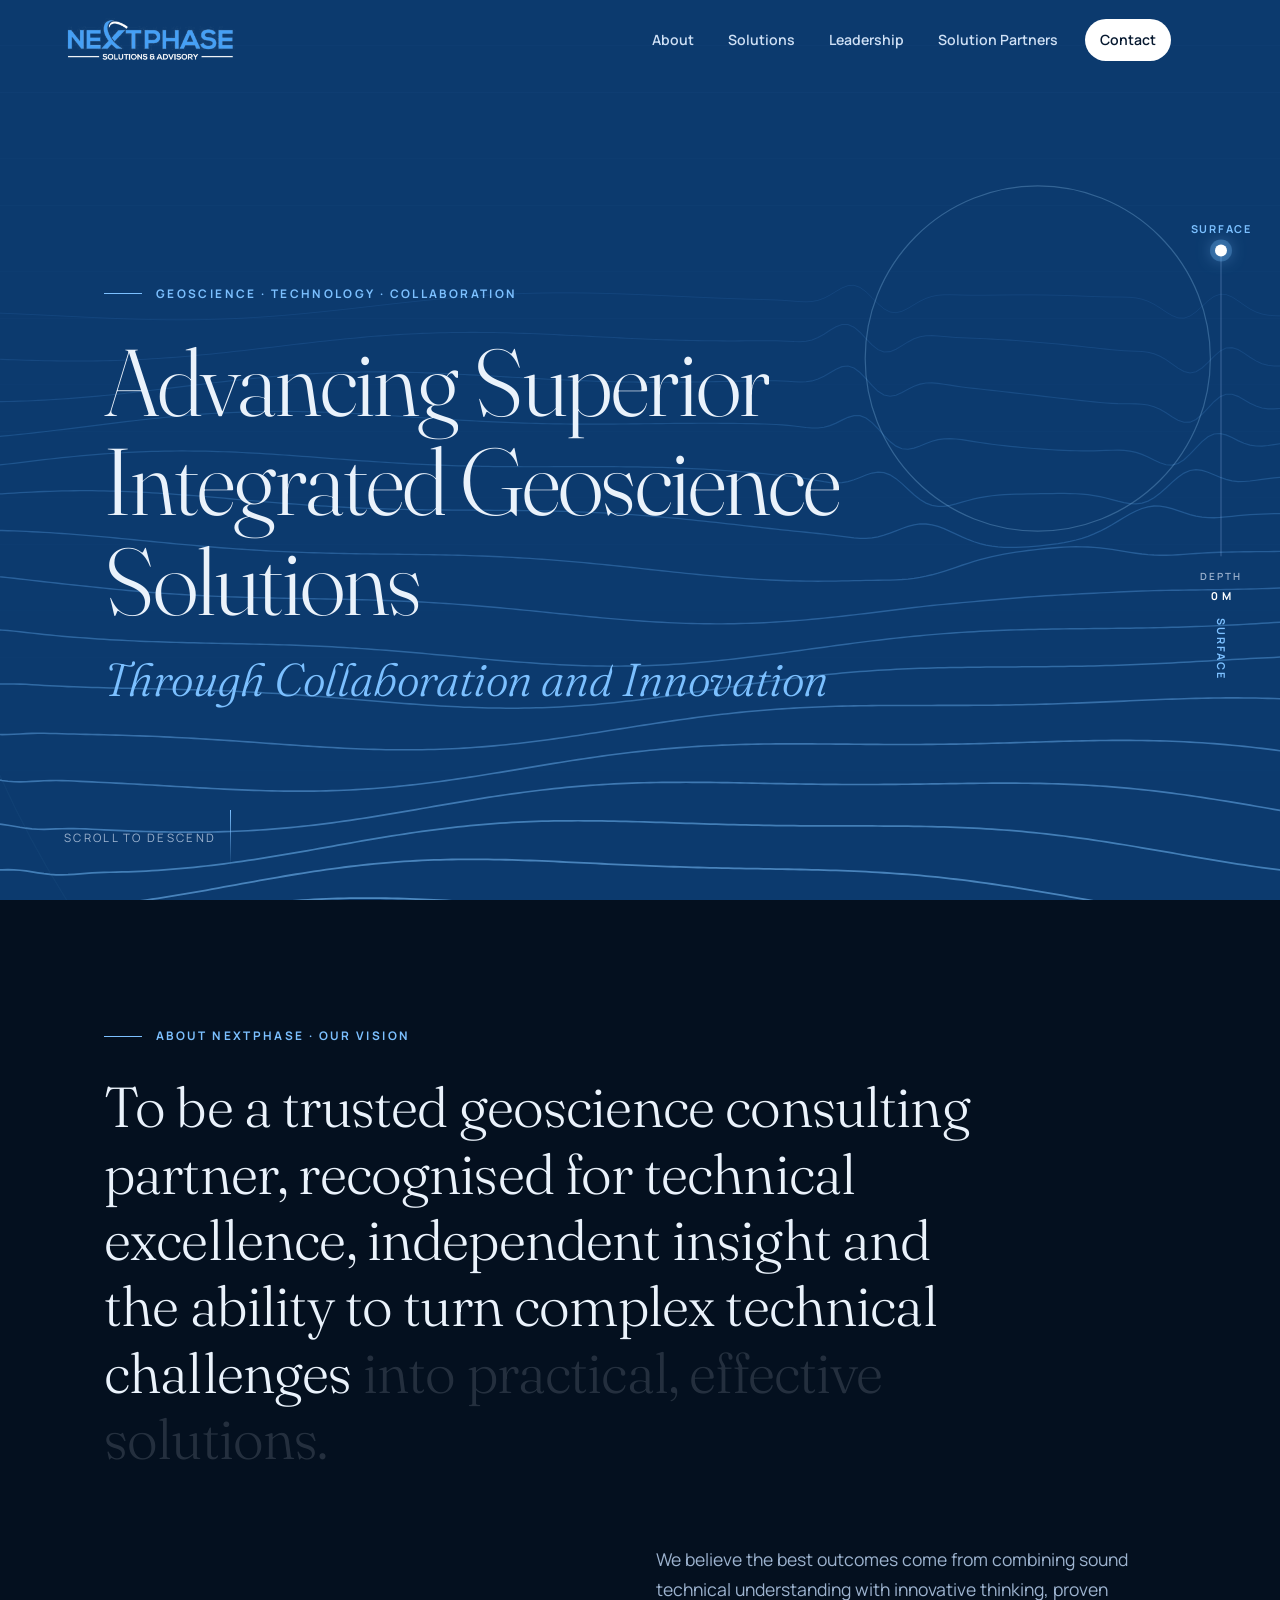
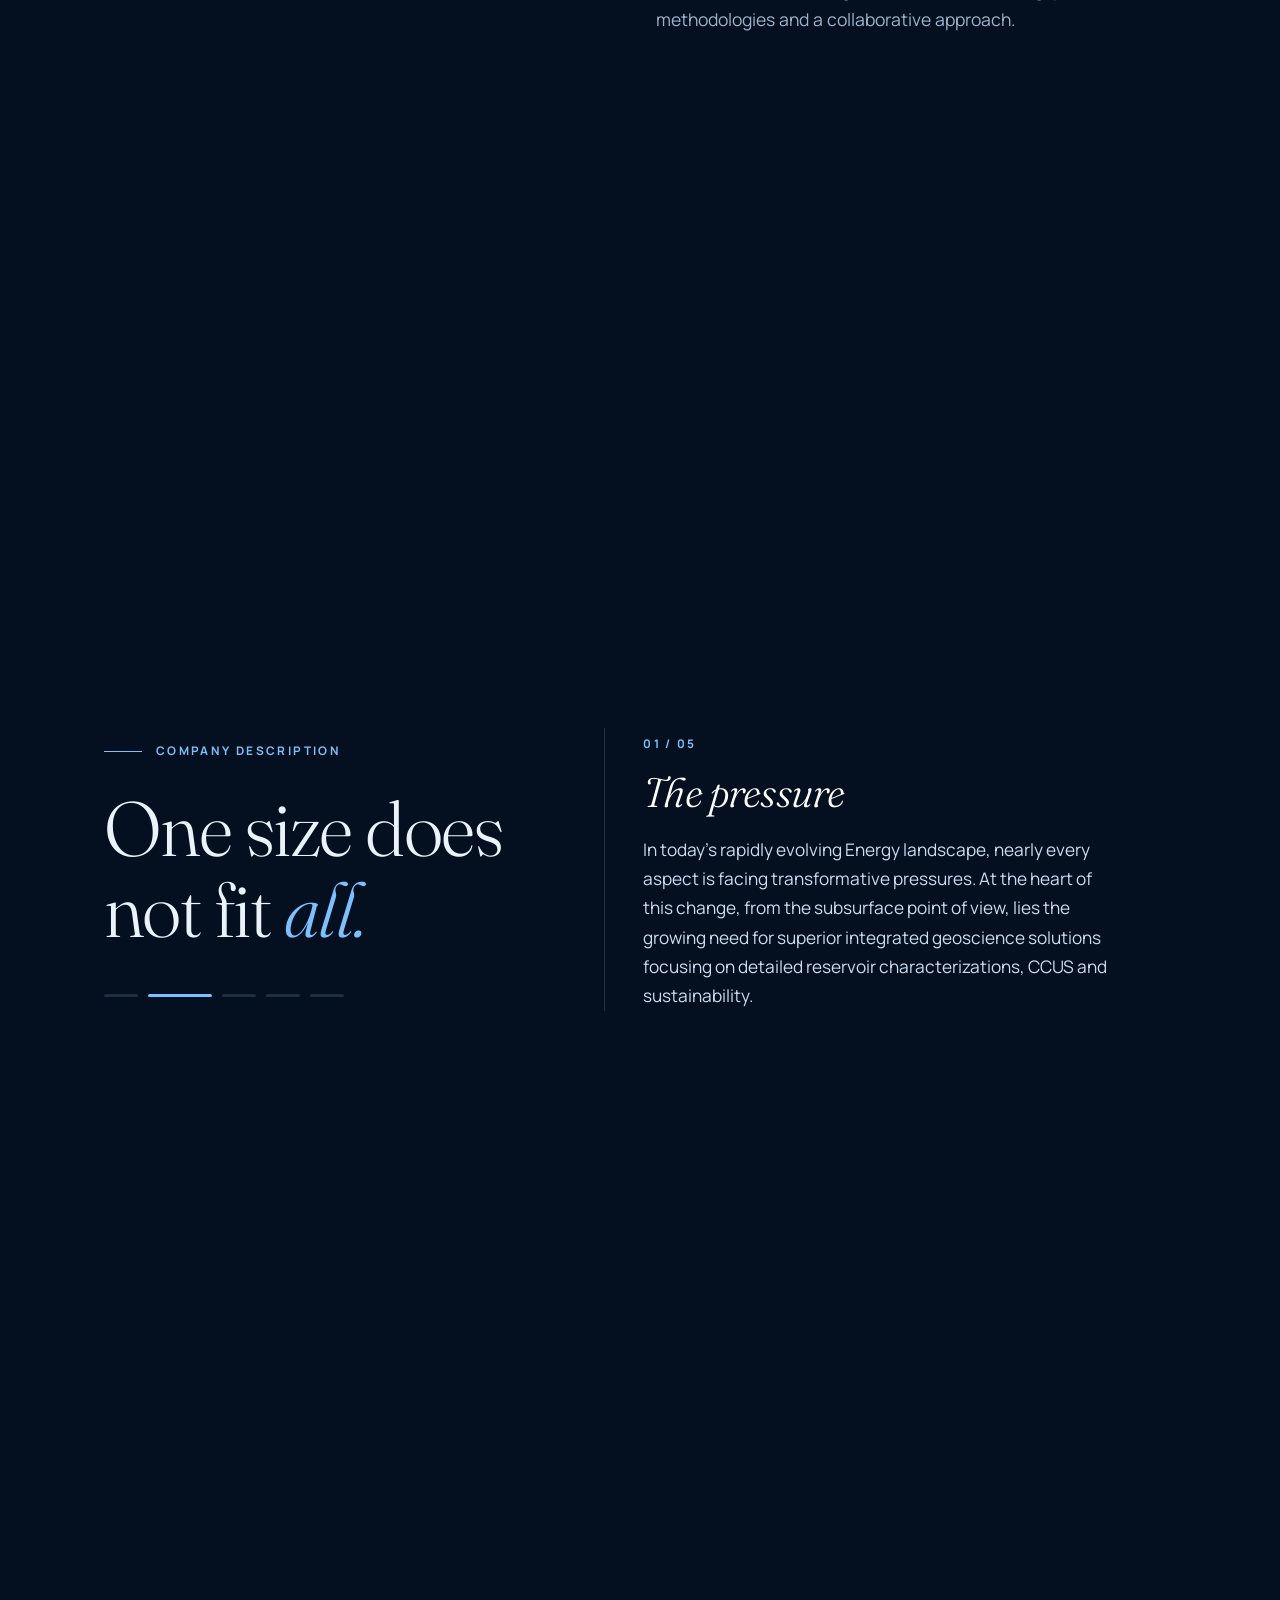
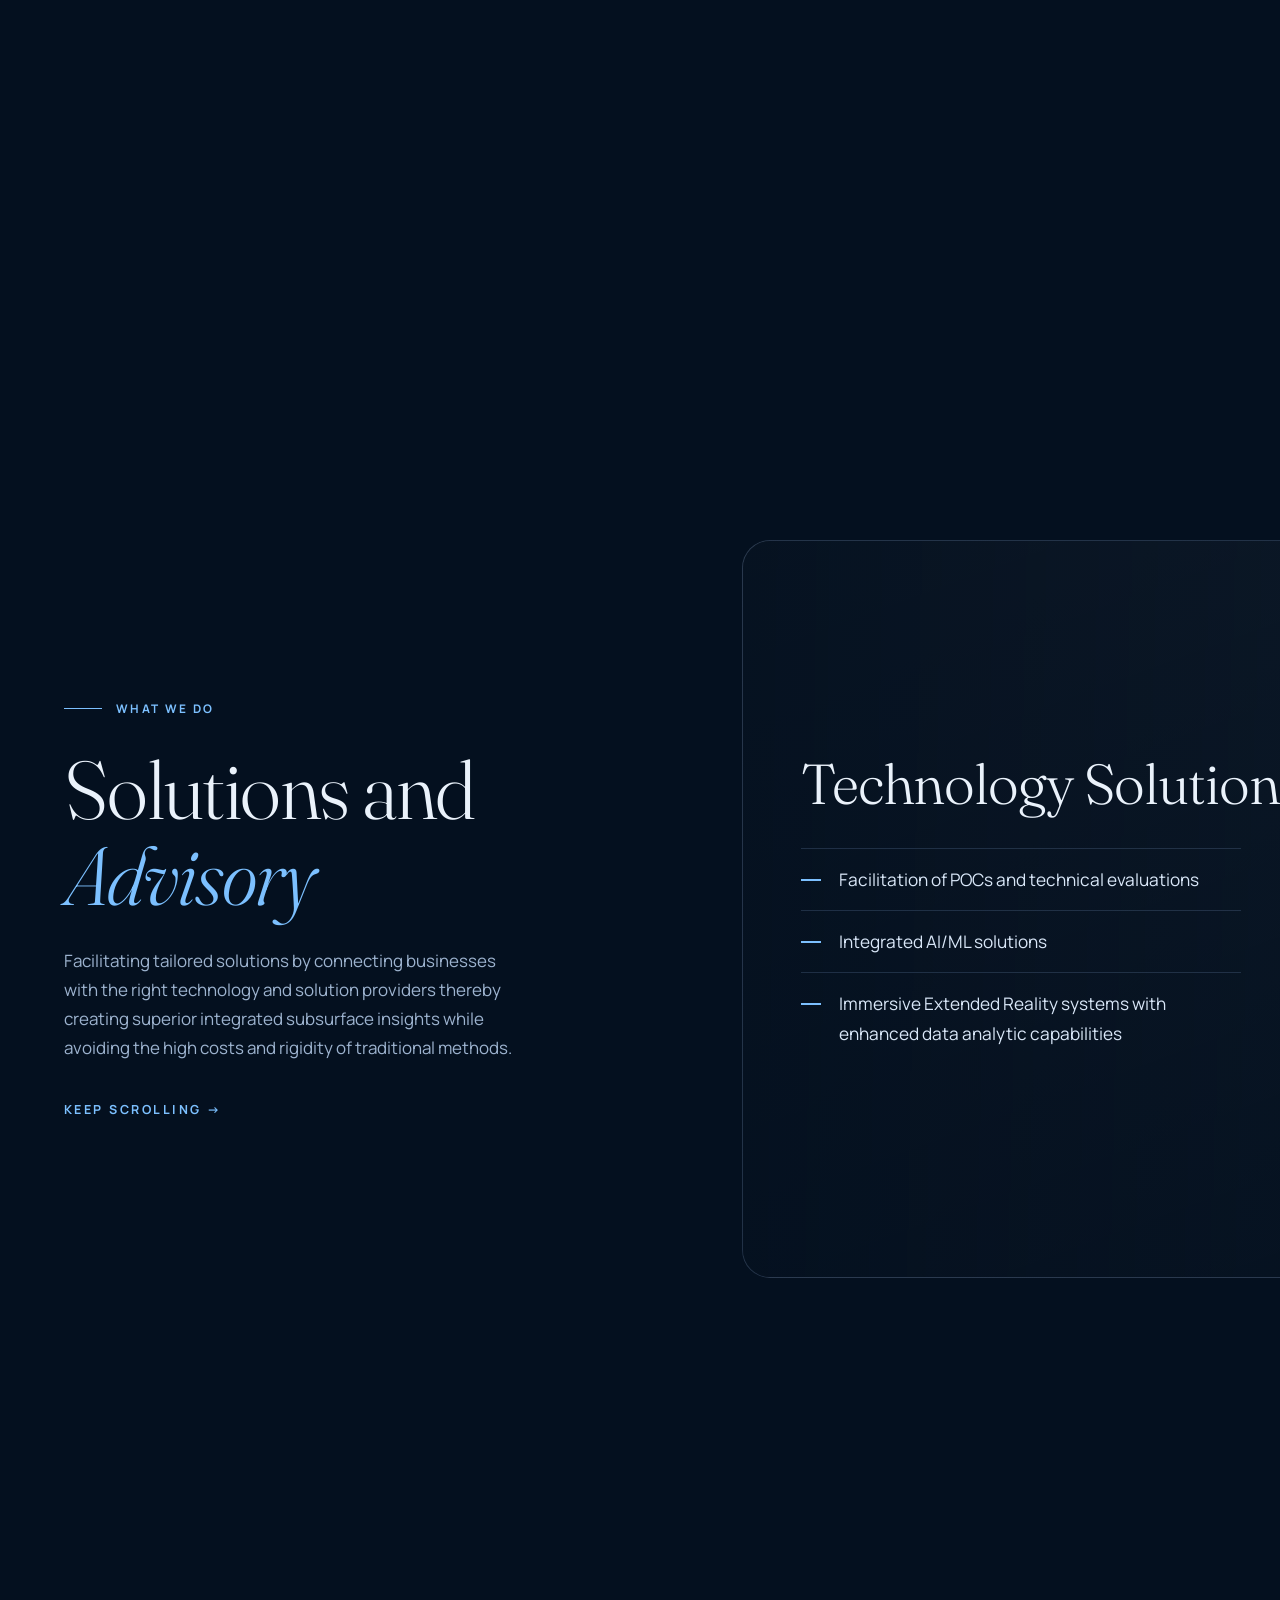
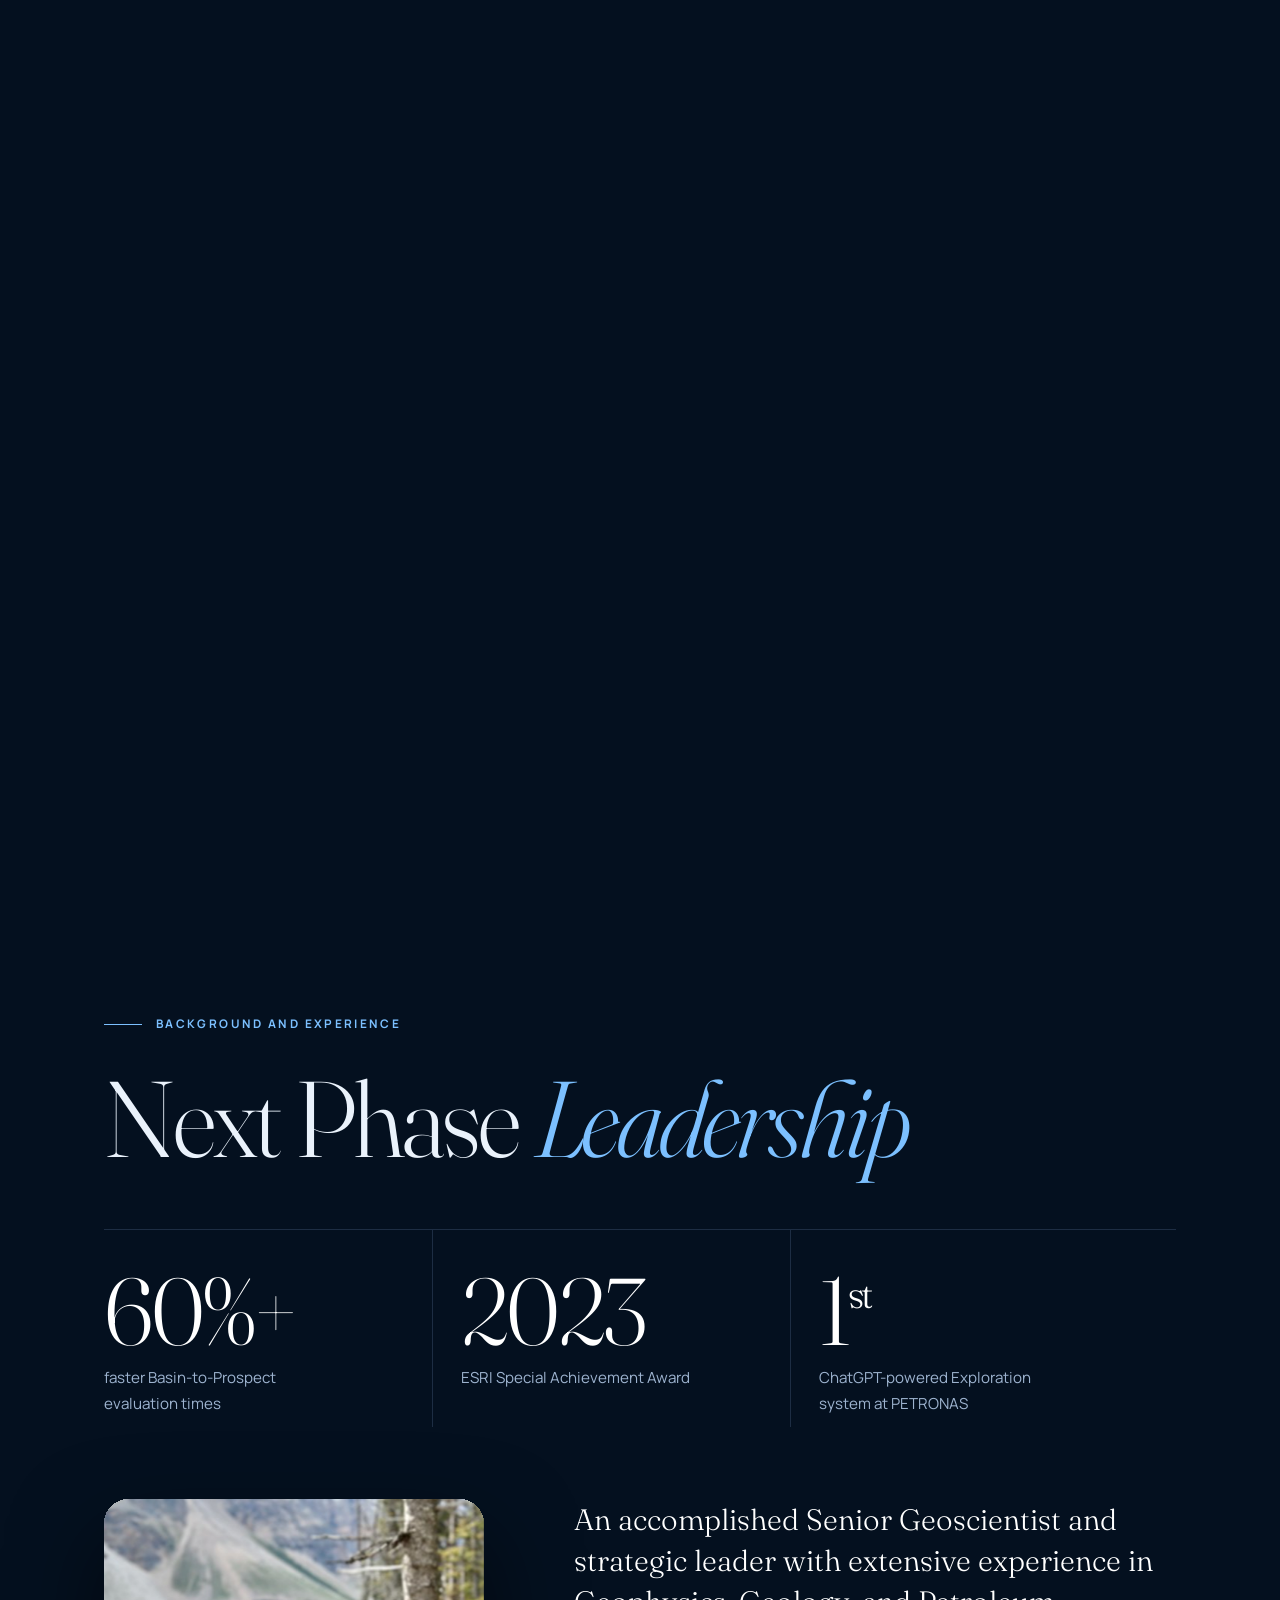
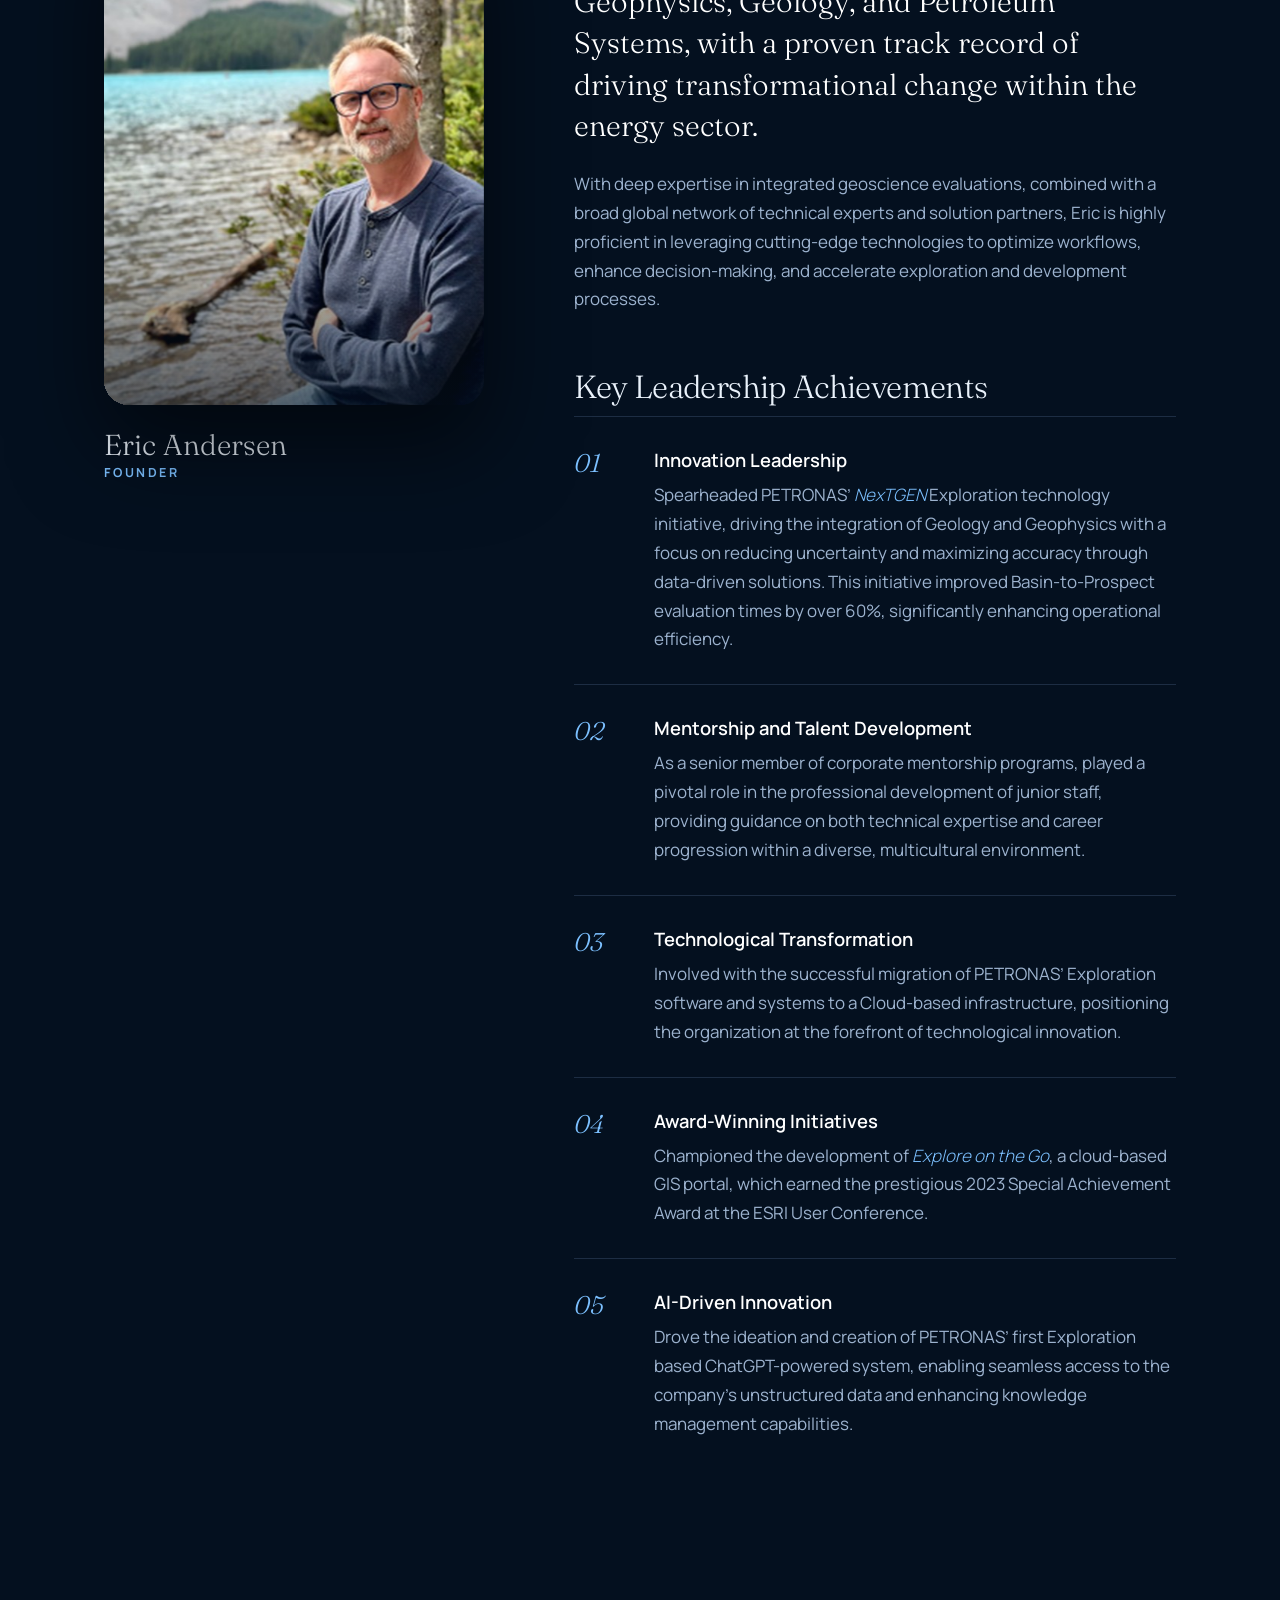
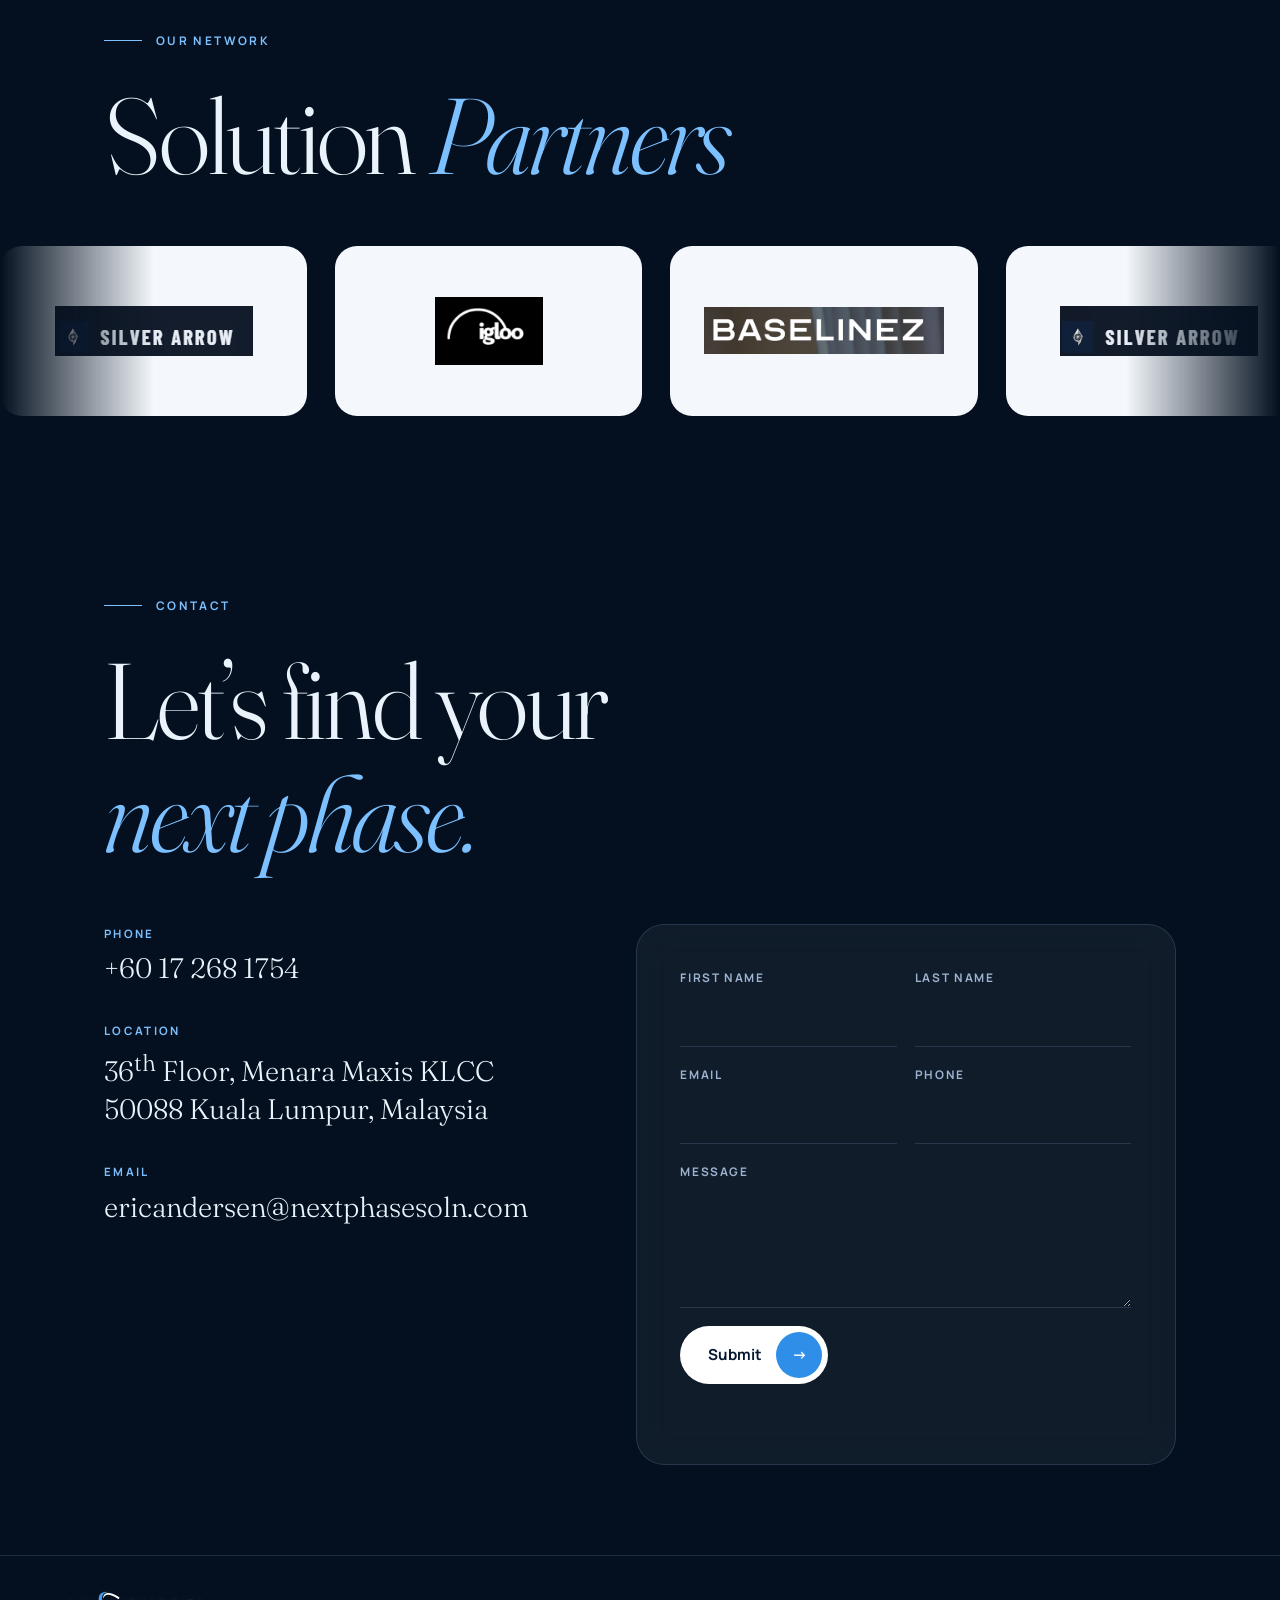
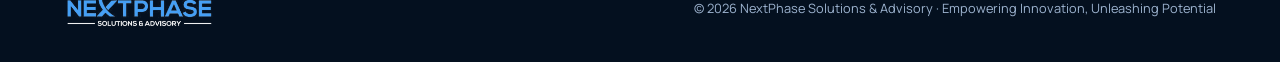
==== commit e085a0d5: "Client feedback: flip depth gauge, remove two intro lines, shorten scroll Co-Authored-By: Claude Son" ====
--- a/index.html
+++ b/index.html
@@ -20,9 +20,9 @@
 
 <!-- depth gauge -->
 <aside class="gauge" aria-hidden="true">
-  <span class="g-label">Depth</span>
+  <span class="g-top">Surface</span>
   <div class="g-track"><i class="g-fill"></i><b class="g-dot"></b></div>
-  <span class="g-depth"><em id="depth">0</em> m</span>
+  <span class="g-depth"><small>Depth</small><span><em id="depth">0</em> m</span></span>
   <span class="g-layer" id="layer">Surface</span>
 </aside>
 
@@ -47,7 +47,6 @@
     <p class="eyebrow"><span></span>Geoscience · Technology · Collaboration</p>
     <h1 class="split">Advancing Superior Integrated Geoscience Solutions</h1>
     <p class="h1-sub split">Through Collaboration and Innovation</p>
-    <p class="lead">We connect businesses with the right technology and solution providers — and turn complex subsurface data into clear decisions.</p>
   </div>
   <a href="#about" class="cue"><span>Scroll to descend</span><i></i></a>
 </section>
@@ -58,7 +57,6 @@
     <p class="eyebrow"><span></span>About NextPhase · Our Vision</p>
     <p class="statement words">To be a trusted geoscience consulting partner, recognised for technical excellence, independent insight and the ability to turn complex technical challenges into practical, effective solutions.</p>
     <div class="two">
-      <p class="reveal">Through experience, collaboration and a deep understanding of geoscience and technology, we strive to help organisations improve the way they work, make better-informed decisions and realise greater value from their technical capabilities.</p>
       <p class="reveal">We believe the best outcomes come from combining sound technical understanding with innovative thinking, proven methodologies and a collaborative approach.</p>
     </div>
     <p class="mega reveal">Empowering Innovation,<br><em>Unleashing Potential</em></p>
--- a/style.css
+++ b/style.css
@@ -30,7 +30,9 @@
 .g-track{position:relative;width:2px;height:34vh;background:var(--line);border-radius:2px}
 .g-fill{position:absolute;left:0;top:0;width:100%;height:100%;background:var(--blue-2);transform-origin:50% 0;transform:scaleY(0)}
 .g-dot{position:absolute;left:50%;top:0;width:12px;height:12px;margin:-6px 0 0 -6px;border-radius:50%;background:#fff;box-shadow:0 0 0 5px rgba(124,192,255,.28),0 0 18px var(--blue-2)}
-.g-depth{font-variant-numeric:tabular-nums;color:#fff;font-weight:700;letter-spacing:.06em}
+.g-top{color:var(--blue-2);font-weight:700}
+.g-depth{display:flex;flex-direction:column;align-items:center;gap:2px;font-variant-numeric:tabular-nums;color:#fff;font-weight:700;letter-spacing:.06em}
+.g-depth small{font-size:.62rem;color:var(--muted);letter-spacing:.2em;font-weight:600}
 .g-depth em{font-style:normal;color:#fff;font-weight:700}
 .g-layer{writing-mode:vertical-rl;color:var(--blue-2);font-weight:700}
 
@@ -64,13 +66,13 @@
 @keyframes cue{0%{transform:scaleY(0)}50%{transform:scaleY(1)}100%{transform:scaleY(1);opacity:0}}
 
 /* VISION */
-.vision{padding:18vh 0 14vh}
+.vision{padding:14vh 0 8vh}
 .statement{font:300 clamp(1.8rem,4.4vw,4rem)/1.18 var(--serif);letter-spacing:-.015em;margin:0;max-width:22ch}
 .statement{max-width:26ch}
 .words .wd{opacity:.14;transition:none}
-.two{display:grid;grid-template-columns:1fr 1fr;gap:clamp(24px,5vw,80px);margin-top:12vh;color:var(--muted);max-width:980px;margin-left:auto}
+.two{display:grid;grid-template-columns:1fr;gap:clamp(24px,5vw,80px);margin-top:8vh;color:var(--muted);max-width:520px;margin-left:auto;font-size:1.1rem}
 .two p{margin:0}
-.mega{font:300 clamp(2.4rem,8vw,7.6rem)/1 var(--serif);margin:18vh 0 0;letter-spacing:-.03em}
+.mega{font:300 clamp(2.4rem,8vw,7.6rem)/1 var(--serif);margin:12vh 0 0;letter-spacing:-.03em}
 
 /* STORY */
 .story{height:100svh;min-height:680px}
@@ -105,9 +107,9 @@
 .card li::before{content:"";position:absolute;left:0;top:30px;width:20px;height:2px;background:var(--blue-2)}
 
 /* LEADERSHIP */
-.leadership{padding:16vh 0 12vh}
+.leadership{padding:10vh 0 8vh}
 .mega-h{font-size:clamp(2.8rem,8.4vw,8rem);letter-spacing:-.03em}
-.stats{list-style:none;margin:10vh 0 12vh;padding:0;display:grid;grid-template-columns:repeat(3,1fr);border-top:1px solid var(--line)}
+.stats{list-style:none;margin:6vh 0 8vh;padding:0;display:grid;grid-template-columns:repeat(3,1fr);border-top:1px solid var(--line)}
 .stats li{padding:34px 28px 10px 0;display:flex;flex-direction:column;gap:6px;border-right:1px solid var(--line);margin-right:28px}
 .stats li:last-child{border:0;margin:0}
 .stats strong{font:300 clamp(3.4rem,7.4vw,6.6rem)/1 var(--serif);color:#fff;letter-spacing:-.03em}
@@ -131,8 +133,8 @@
 .ach p{margin:0!important}
 
 /* PARTNERS */
-.partners{padding:14vh 0 16vh;overflow:hidden}
-.marquee{margin-top:10vh;-webkit-mask-image:linear-gradient(90deg,transparent,#000 12%,#000 88%,transparent);mask-image:linear-gradient(90deg,transparent,#000 12%,#000 88%,transparent)}
+.partners{padding:10vh 0 10vh;overflow:hidden}
+.marquee{margin-top:6vh;-webkit-mask-image:linear-gradient(90deg,transparent,#000 12%,#000 88%,transparent);mask-image:linear-gradient(90deg,transparent,#000 12%,#000 88%,transparent)}
 .m-track{display:flex;width:max-content;animation:marq 38s linear infinite}
 .marquee:hover .m-track{animation-play-state:paused}
 .m-set{display:flex;gap:28px;padding-right:28px}
@@ -143,10 +145,10 @@
 @keyframes marq{to{transform:translateX(-50%)}}
 
 /* CONTACT */
-.contact{padding:16vh 0 0;overflow:hidden}
+.contact{padding:10vh 0 0;overflow:hidden}
 .contact>.slot{opacity:.3;mix-blend-mode:screen}
 .contact .wrap{position:relative;z-index:2}
-.contact-grid{display:grid;grid-template-columns:.9fr 1.1fr;gap:clamp(36px,7vw,110px);margin-top:10vh;align-items:start}
+.contact-grid{display:grid;grid-template-columns:.9fr 1.1fr;gap:clamp(36px,7vw,110px);margin-top:6vh;align-items:start}
 .details{margin:0;display:grid;gap:34px}
 .details dt{font-size:.72rem;font-weight:700;letter-spacing:.2em;text-transform:uppercase;color:var(--blue-2)}
 .details dd{margin:6px 0 0;font:300 clamp(1.3rem,2.2vw,1.8rem)/1.35 var(--serif)}
@@ -163,7 +165,7 @@
 .btn i{font-style:normal;display:grid;place-items:center;width:46px;height:46px;border-radius:50%;background:var(--blue);color:#fff;transition:transform .3s}
 .btn:hover{background:var(--blue-2)}.btn:hover i{transform:translateX(4px)}
 .note{margin:0;min-height:1.3em;font-size:.9rem;color:var(--blue-2);font-weight:600}
-.foot{margin-top:16vh;border-top:1px solid var(--line);padding:34px var(--gut);display:flex;flex-wrap:wrap;gap:16px 40px;justify-content:space-between;align-items:center;color:var(--muted);position:relative;z-index:2}
+.foot{margin-top:10vh;border-top:1px solid var(--line);padding:34px var(--gut);display:flex;flex-wrap:wrap;gap:16px 40px;justify-content:space-between;align-items:center;color:var(--muted);position:relative;z-index:2}
 .foot small{font-size:.8rem}
 
 /* reveal */
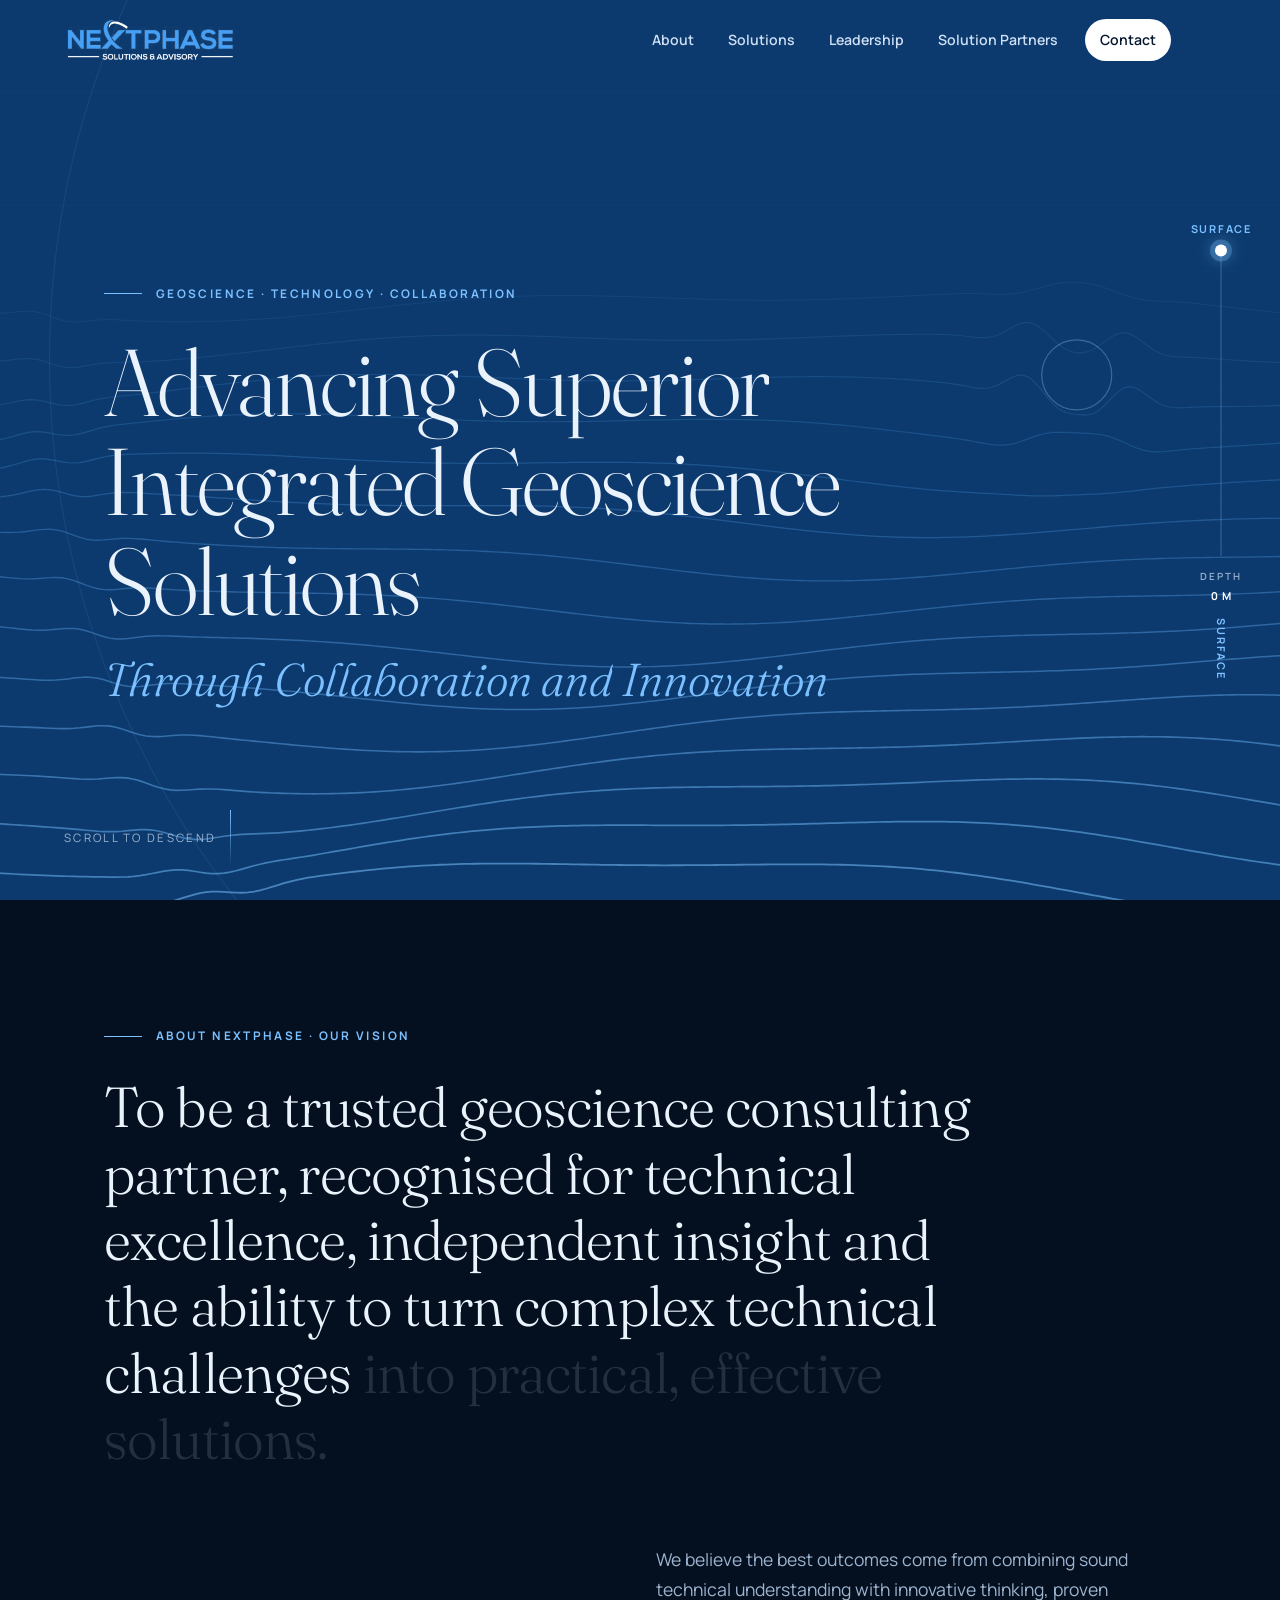
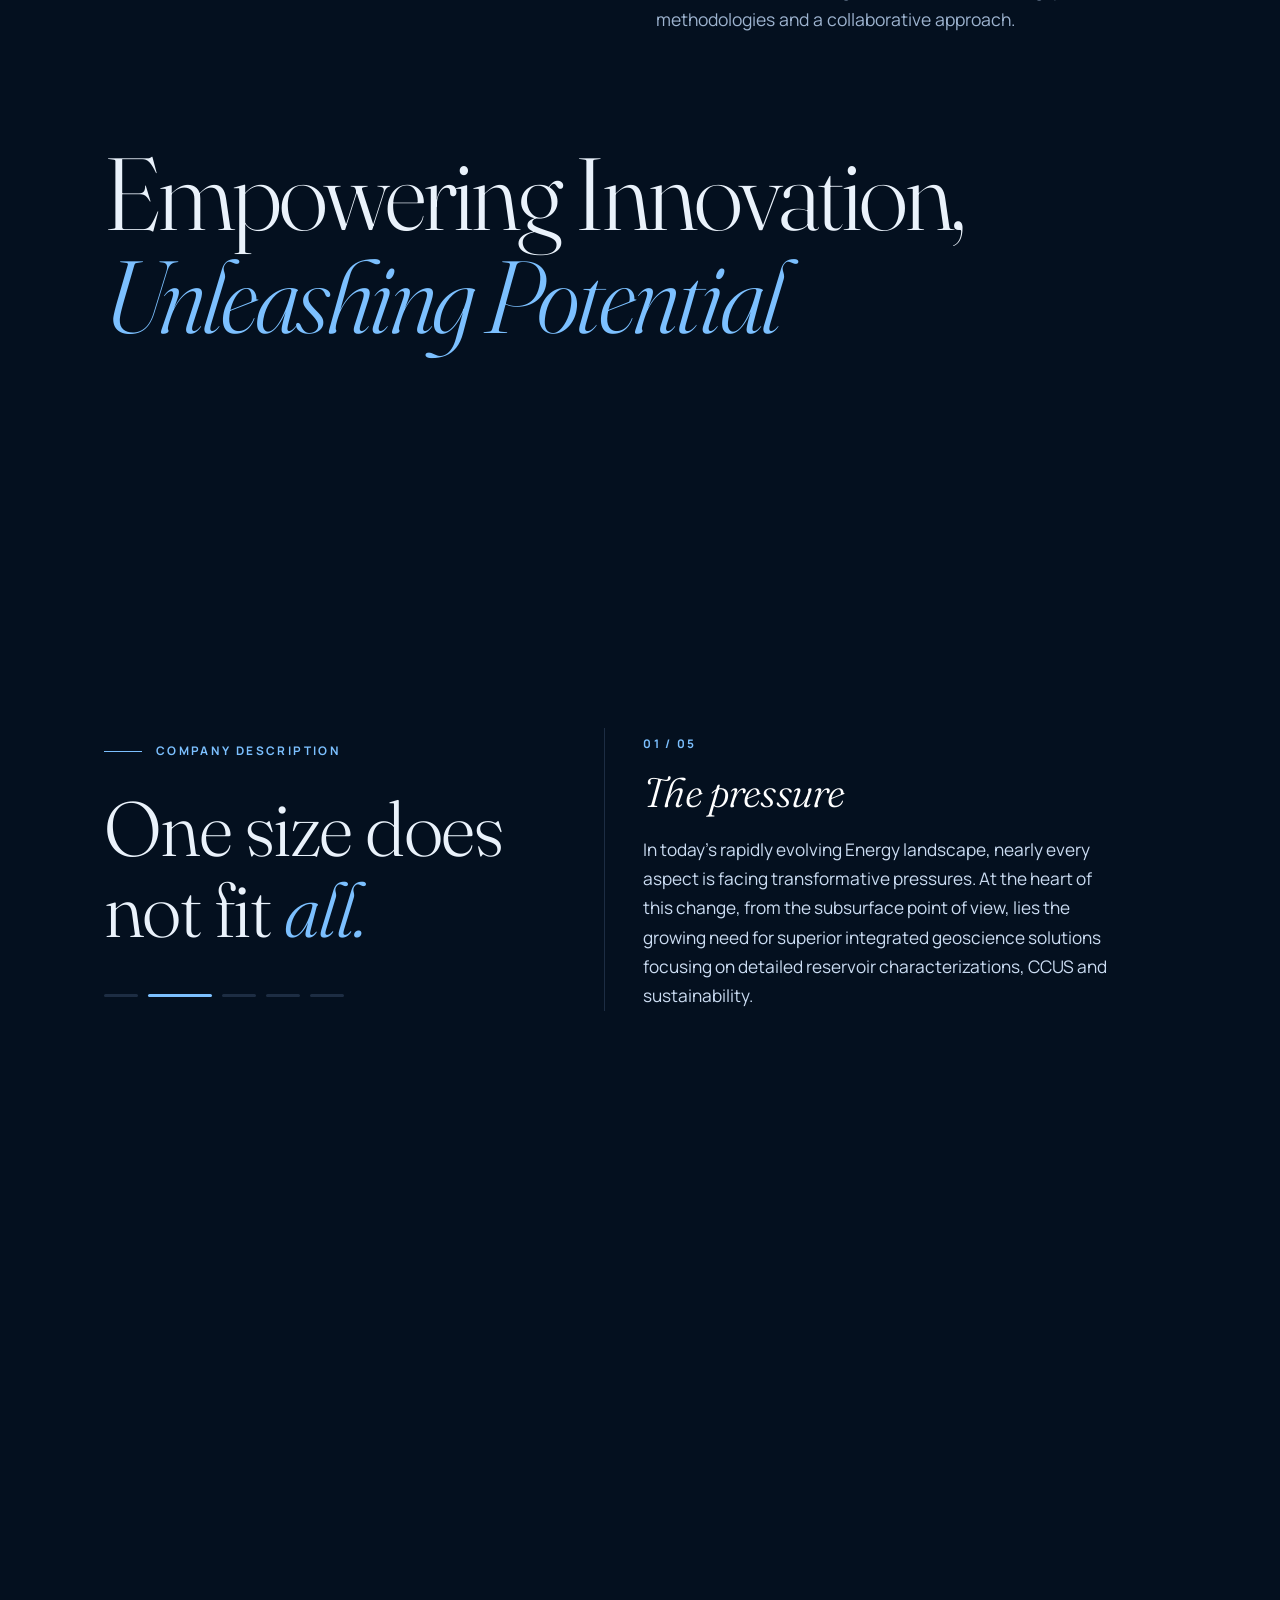
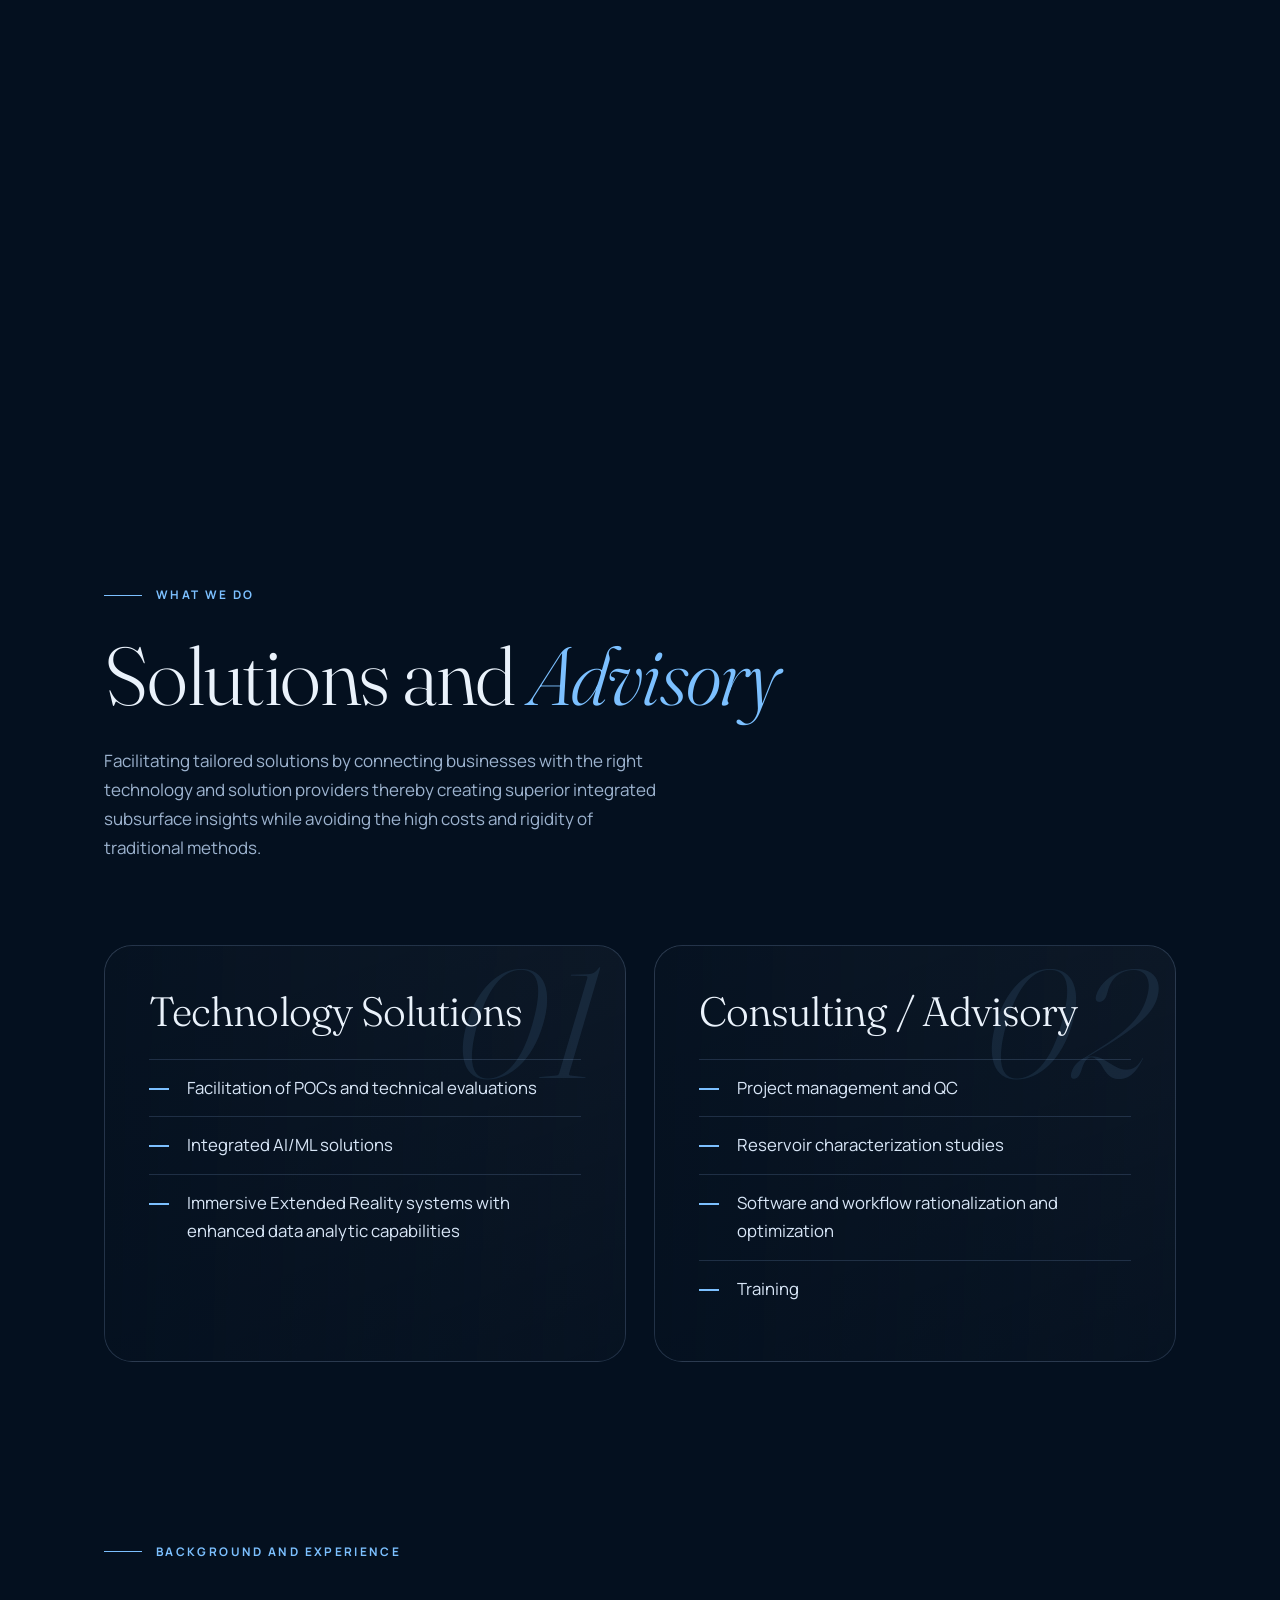
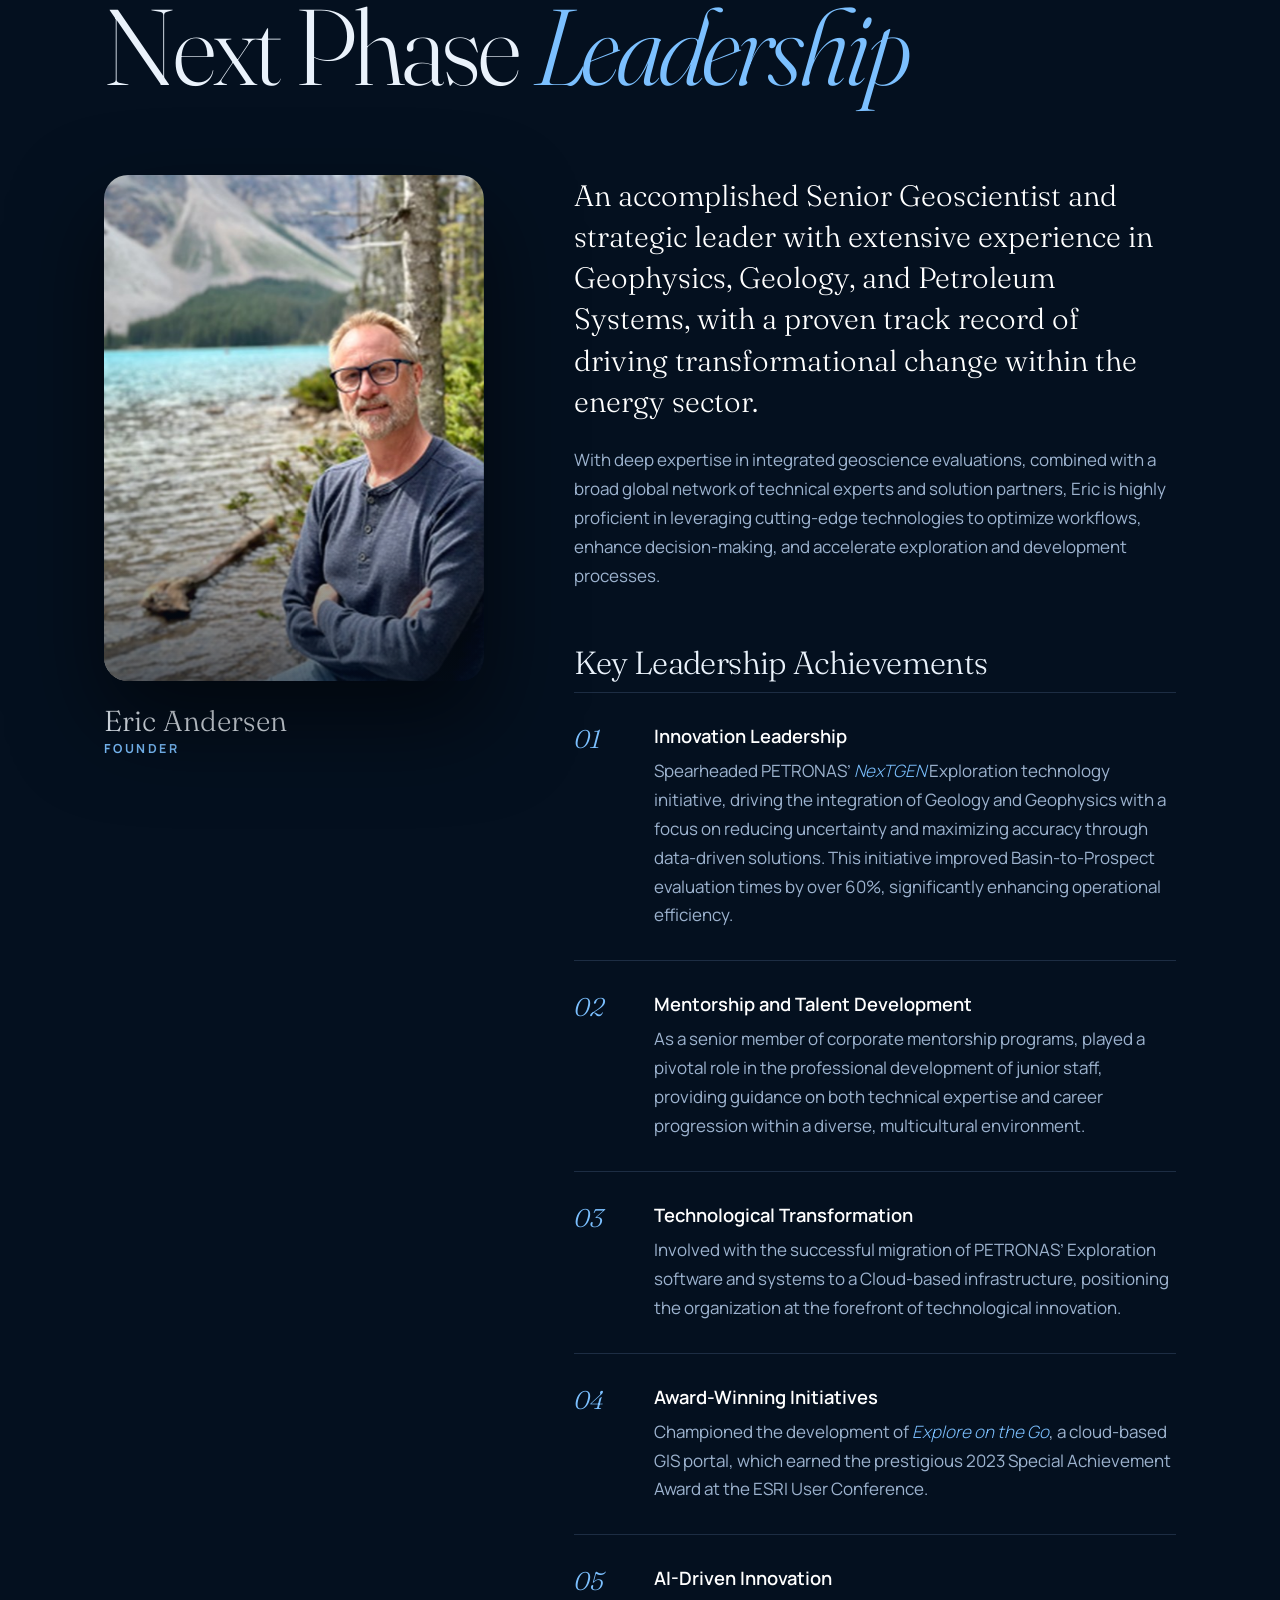
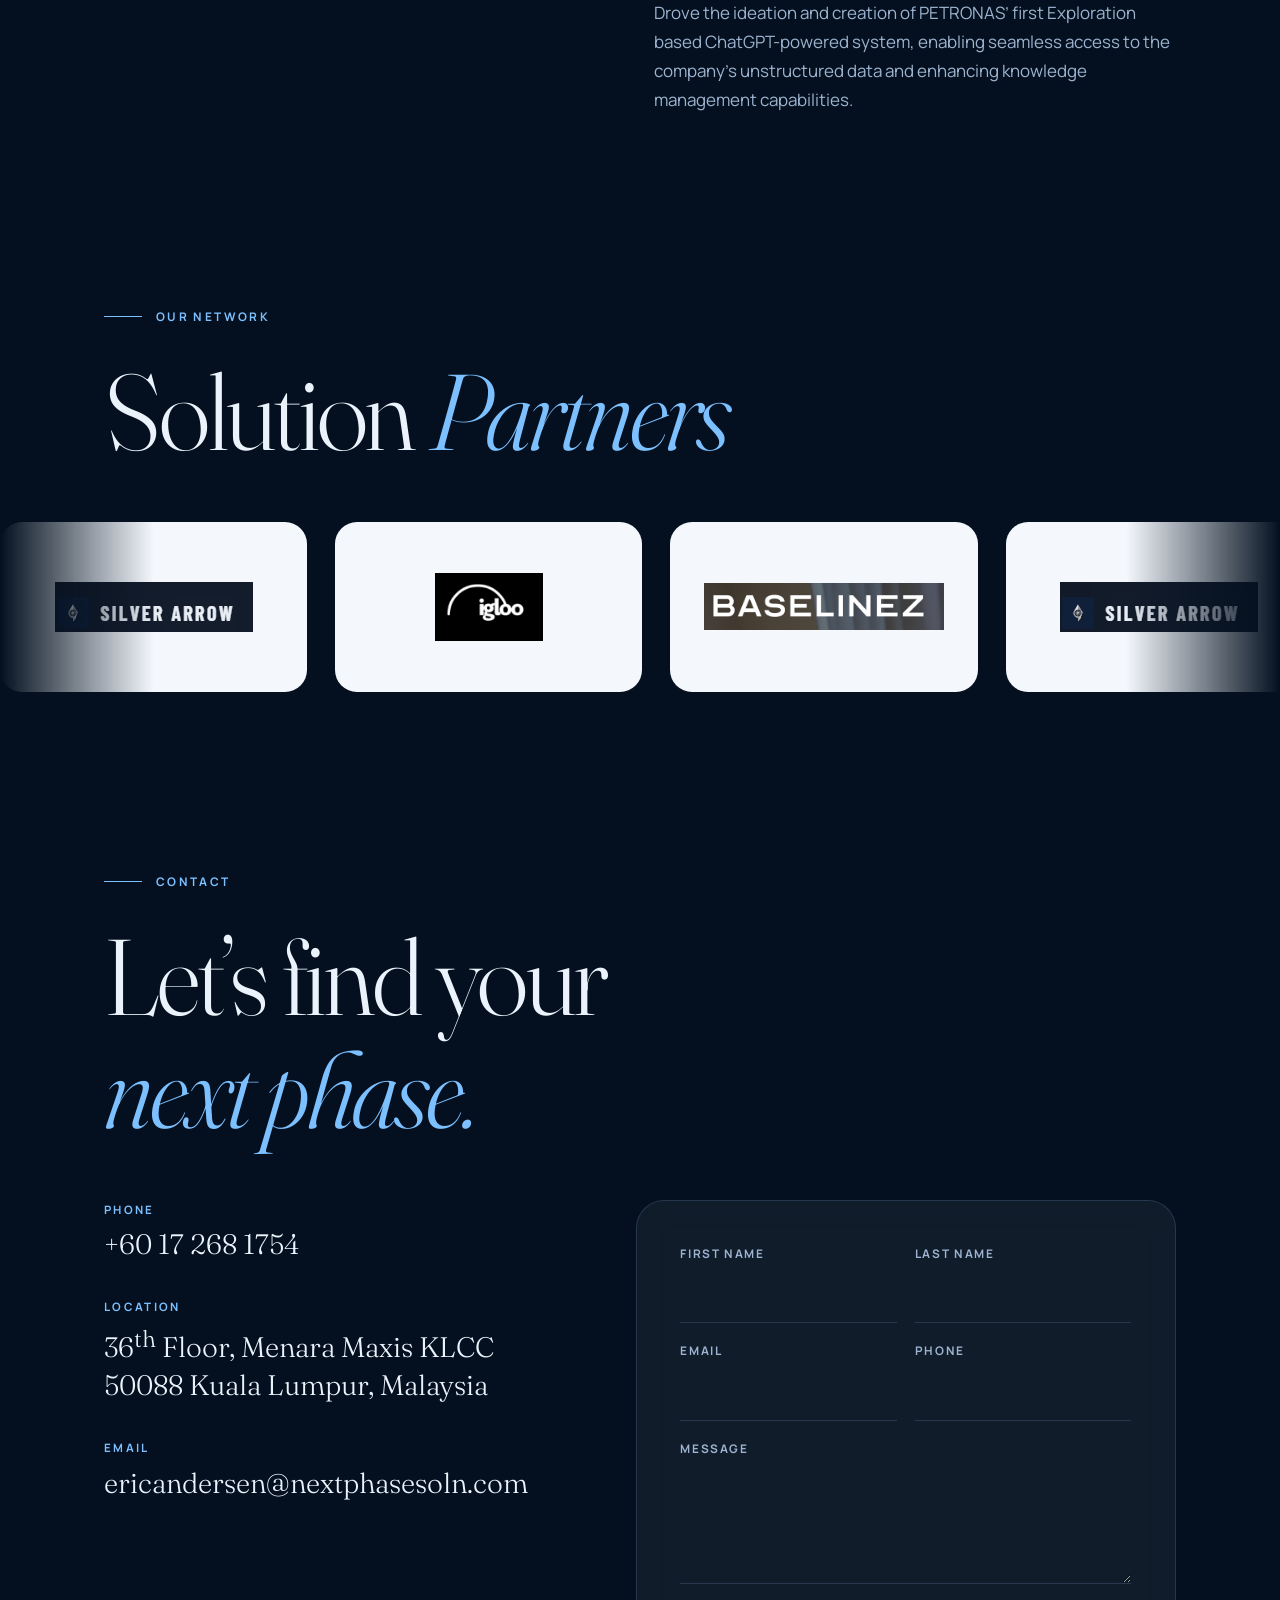
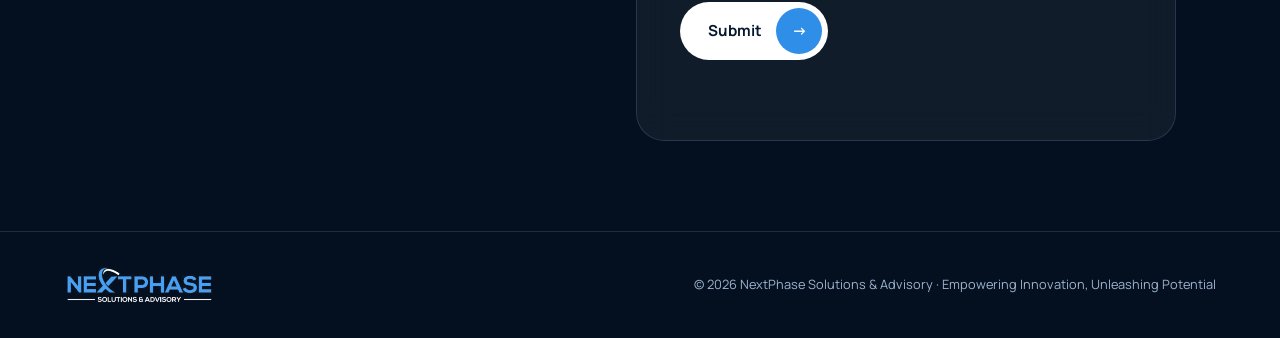
==== commit c08ebe5b: "Client feedback round 2: drop stats, fix tagline flash, fit solutions on one screen Co-Authored-By: " ====
--- a/index.html
+++ b/index.html
@@ -59,7 +59,7 @@
     <div class="two">
       <p class="reveal">We believe the best outcomes come from combining sound technical understanding with innovative thinking, proven methodologies and a collaborative approach.</p>
     </div>
-    <p class="mega reveal">Empowering Innovation,<br><em>Unleashing Potential</em></p>
+    <p class="mega">Empowering Innovation,<br><em>Unleashing Potential</em></p>
   </div>
 </section>
 
@@ -88,9 +88,8 @@
       <p class="eyebrow"><span></span>What we do</p>
       <h2>Solutions and <em>Advisory</em></h2>
       <p class="sub">Facilitating tailored solutions by connecting businesses with the right technology and solution providers thereby creating superior integrated subsurface insights while avoiding the high costs and rigidity of traditional methods.</p>
-      <span class="hint">Keep scrolling →</span>
-    </div>
-    <article class="h-panel card">
+          </div>
+    <article class="h-panel card reveal">
       <img class="slot" src="assets/gen/tech.jpg" alt="" onerror="this.remove()">
       <span class="big-no">01</span>
       <h3>Technology Solutions</h3>
@@ -100,7 +99,7 @@
         <li>Immersive Extended Reality systems with enhanced data analytic capabilities</li>
       </ul>
     </article>
-    <article class="h-panel card">
+    <article class="h-panel card reveal">
       <img class="slot" src="assets/gen/consult.jpg" alt="" onerror="this.remove()">
       <span class="big-no">02</span>
       <h3>Consulting / Advisory</h3>
@@ -120,11 +119,6 @@
     <p class="eyebrow"><span></span>Background and Experience</p>
     <h2 class="mega-h">Next Phase <em>Leadership</em></h2>
 
-    <ul class="stats">
-      <li class="reveal"><strong><span data-count="60">0</span>%+</strong><span>faster Basin-to-Prospect evaluation times</span></li>
-      <li class="reveal"><strong><span data-count="2023" data-plain>0</span></strong><span>ESRI Special Achievement Award</span></li>
-      <li class="reveal"><strong>1<sup>st</sup></strong><span>ChatGPT-powered Exploration system at PETRONAS</span></li>
-    </ul>
 
     <div class="lead-grid">
       <aside class="portrait">
--- a/style.css
+++ b/style.css
@@ -87,24 +87,23 @@
 .step h3{font:italic 300 clamp(1.8rem,3.2vw,2.8rem) var(--serif);margin:10px 0 18px;color:#fff}
 .step p{margin:0;font-size:clamp(1rem,1.35vw,1.2rem);color:#cbdcf2;max-width:56ch}
 
-/* SOLUTIONS — horizontal */
-.solutions{overflow:hidden}
-.h-track{display:flex;width:max-content;height:100svh;min-height:640px;align-items:stretch}
-.h-panel{flex:none;display:flex;flex-direction:column;justify-content:center;position:relative;padding:0 clamp(24px,4vw,64px)}
-.h-panel.intro{width:min(56vw,760px);padding-left:var(--gut)}
+/* SOLUTIONS — both cards on one screen */
+.solutions{padding:14vh 0 10vh}
+.h-track{max-width:var(--wrap);margin:0 auto;padding:0 var(--gut);display:grid;grid-template-columns:1fr 1fr;gap:28px}
+.h-panel{position:relative}
+.h-panel.intro{grid-column:1/-1;margin-bottom:6vh}
 .h-panel.intro h2{font-size:clamp(2.6rem,6.4vw,6rem)}
-.h-panel .sub{color:var(--muted);margin:28px 0 0;max-width:46ch}
-.hint{margin-top:36px;font-size:.78rem;letter-spacing:.2em;text-transform:uppercase;color:var(--blue-2);font-weight:700}
-.h-panel.card{width:min(62vw,820px);margin:9vh 2vw;border:1px solid var(--line);border-radius:28px;background:linear-gradient(160deg,rgba(255,255,255,.07),rgba(255,255,255,.02));overflow:hidden;padding:0 clamp(28px,4.5vw,72px)}
-.h-panel.card:last-child{margin-right:var(--gut)}
+.h-panel .sub{color:var(--muted);margin:28px 0 0;max-width:56ch}
+.h-panel.card{border:1px solid var(--line);border-radius:28px;background:linear-gradient(160deg,rgba(255,255,255,.07),rgba(255,255,255,.02));overflow:hidden;padding:clamp(28px,3.4vw,52px);transition:transform .3s,border-color .3s}
+.h-panel.card:hover{transform:translateY(-6px);border-color:rgba(140,196,255,.5)}
 .card .slot{opacity:.38}
 .card::after{content:"";position:absolute;inset:0;background:linear-gradient(90deg,rgba(4,16,31,.85),rgba(4,16,31,.35));pointer-events:none}
 .card>*:not(.slot){position:relative;z-index:2}
-.big-no{position:absolute!important;right:4%;top:2%;font:italic 300 clamp(8rem,20vw,18rem)/1 var(--serif);color:rgba(124,192,255,.1)}
-.card h3{font-size:clamp(2.2rem,4.4vw,4rem);margin-bottom:34px}
-.card ul{list-style:none;margin:0;padding:0;max-width:44ch}
-.card li{padding:16px 0 16px 38px;border-top:1px solid var(--line);position:relative;color:#d9e7f8;font-size:1.08rem}
-.card li::before{content:"";position:absolute;left:0;top:30px;width:20px;height:2px;background:var(--blue-2)}
+.big-no{position:absolute!important;right:5%;top:0;font:italic 300 clamp(6rem,12vw,10rem)/1 var(--serif);color:rgba(124,192,255,.1)}
+.card h3{font-size:clamp(1.9rem,3.2vw,3rem);margin-bottom:26px}
+.card ul{list-style:none;margin:0;padding:0}
+.card li{padding:14px 0 14px 38px;border-top:1px solid var(--line);position:relative;color:#d9e7f8;font-size:1.05rem}
+.card li::before{content:"";position:absolute;left:0;top:28px;width:20px;height:2px;background:var(--blue-2)}
 
 /* LEADERSHIP */
 .leadership{padding:10vh 0 8vh}
@@ -115,7 +114,7 @@
 .stats strong{font:300 clamp(3.4rem,7.4vw,6.6rem)/1 var(--serif);color:#fff;letter-spacing:-.03em}
 .stats sup{font-size:.4em;vertical-align:top;position:relative;top:.3em}
 .stats li>span{color:var(--muted);font-size:.95rem;max-width:26ch}
-.lead-grid{display:grid;grid-template-columns:380px 1fr;gap:clamp(36px,7vw,110px);align-items:start}
+.lead-grid{margin-top:8vh;display:grid;grid-template-columns:380px 1fr;gap:clamp(36px,7vw,110px);align-items:start}
 .portrait{position:sticky;top:12vh}
 .frame{border-radius:24px;overflow:hidden;aspect-ratio:3/4;position:relative;box-shadow:0 40px 90px rgba(0,0,0,.55)}
 .frame::after{content:"";position:absolute;inset:0;background:linear-gradient(180deg,transparent 55%,rgba(4,16,31,.65));}
@@ -189,11 +188,7 @@
   .menu.open{transform:none;visibility:visible}
   .menu a{padding:14px 16px;font-size:1rem}
   .menu a.cta{margin:8px 0 0;text-align:center}
-  /* horizontal -> vertical on small screens */
-  .h-track{flex-direction:column;width:auto;height:auto;padding:14vh 0}
-  .h-panel.intro{width:auto;padding:0 var(--gut) 40px}
-  .h-panel.card{width:auto;margin:0 var(--gut) 22px;padding:44px 26px}
-  .hint{display:none}
+  .h-track{grid-template-columns:1fr}
 }
 @media (max-width:560px){body{font-size:16px}.row{grid-template-columns:1fr}.brand img{height:36px}.ach li{grid-template-columns:44px 1fr}.logo{height:130px}}
 @media (prefers-reduced-motion:reduce){html{scroll-behavior:auto}.m-track,.cue i{animation:none}}
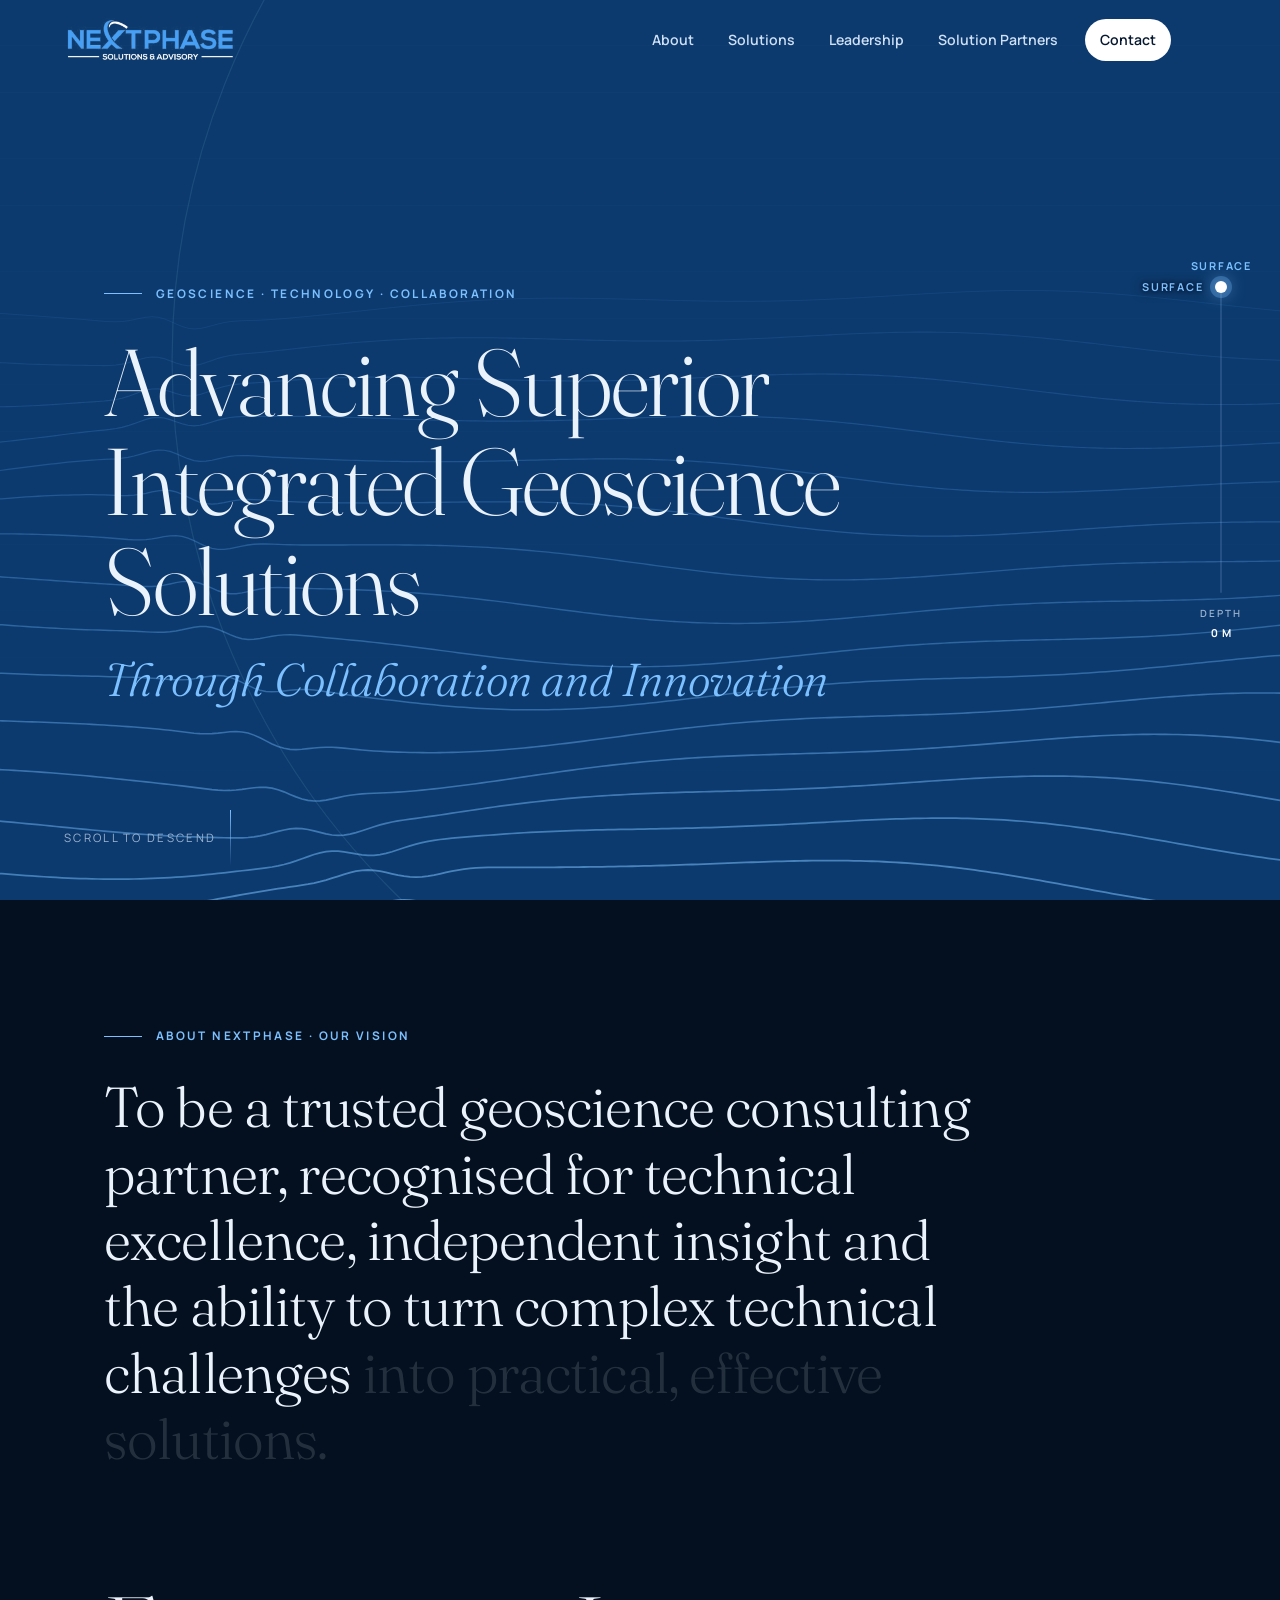
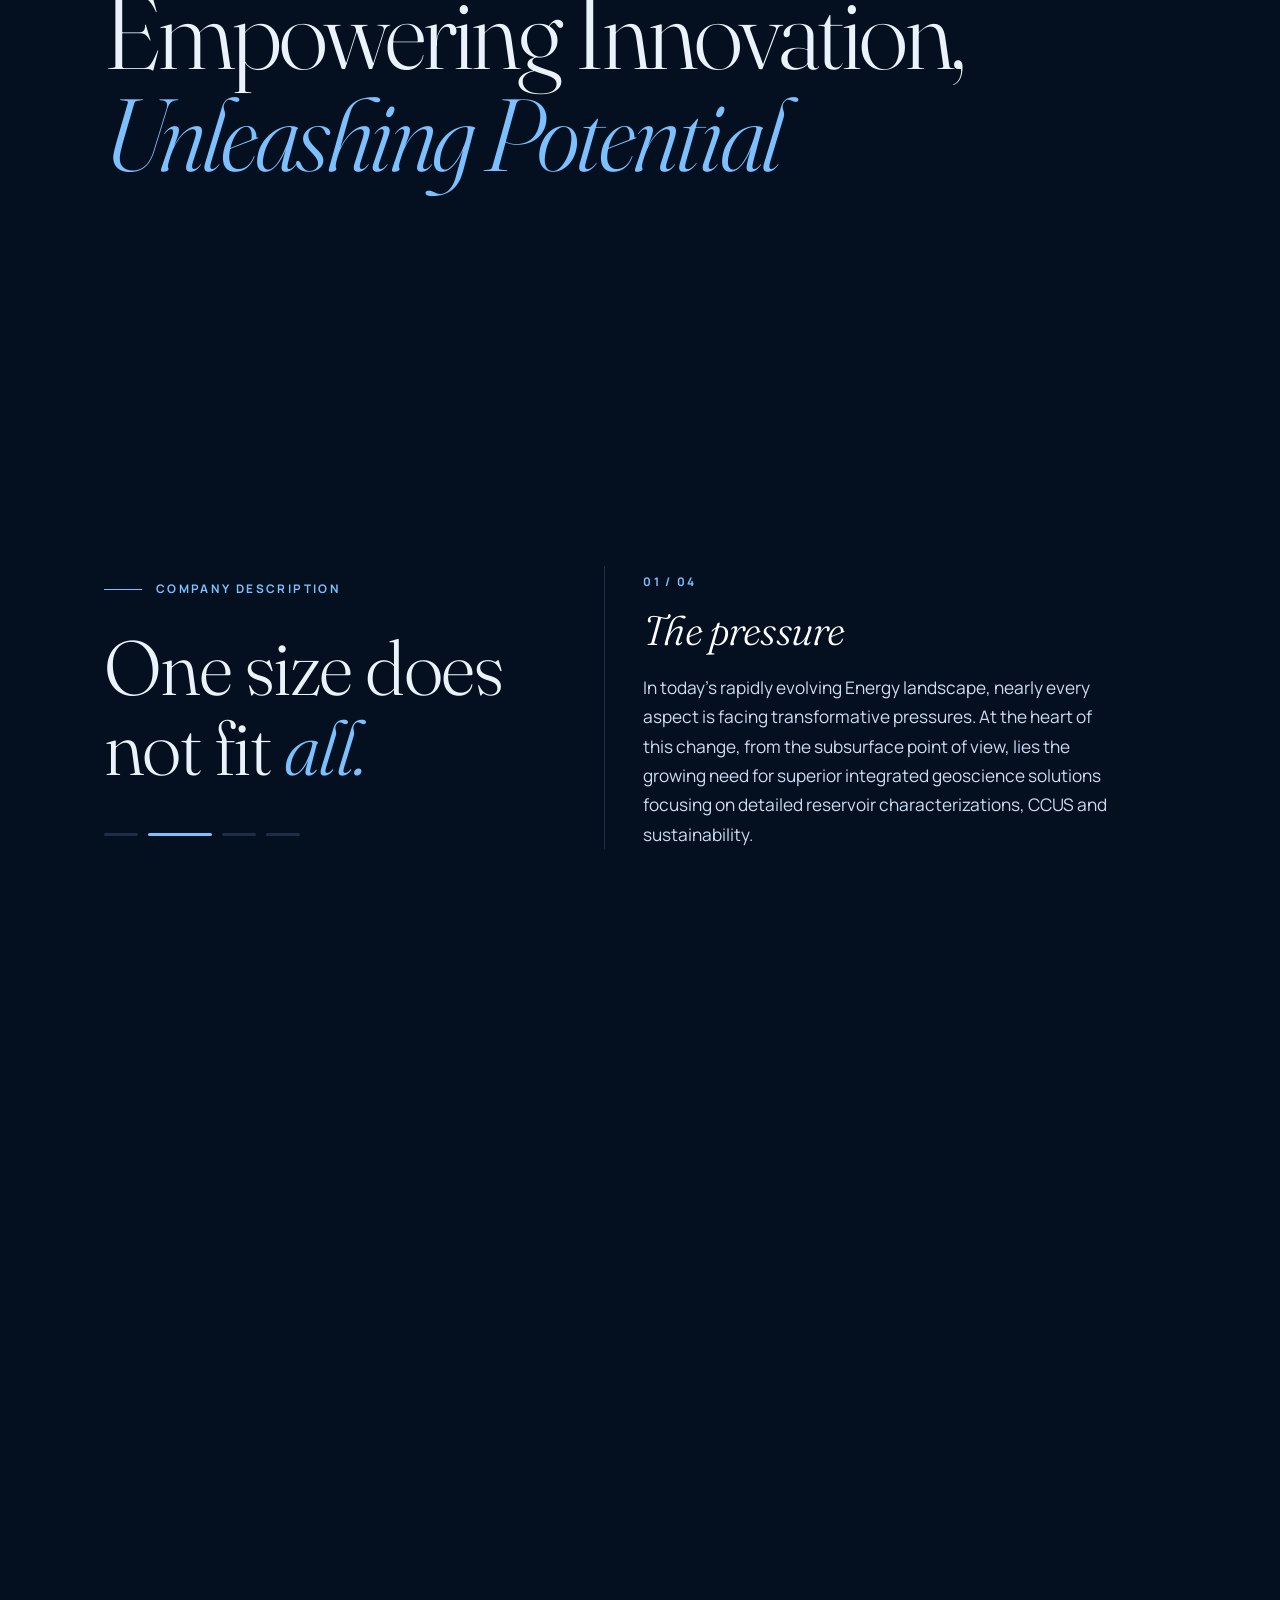
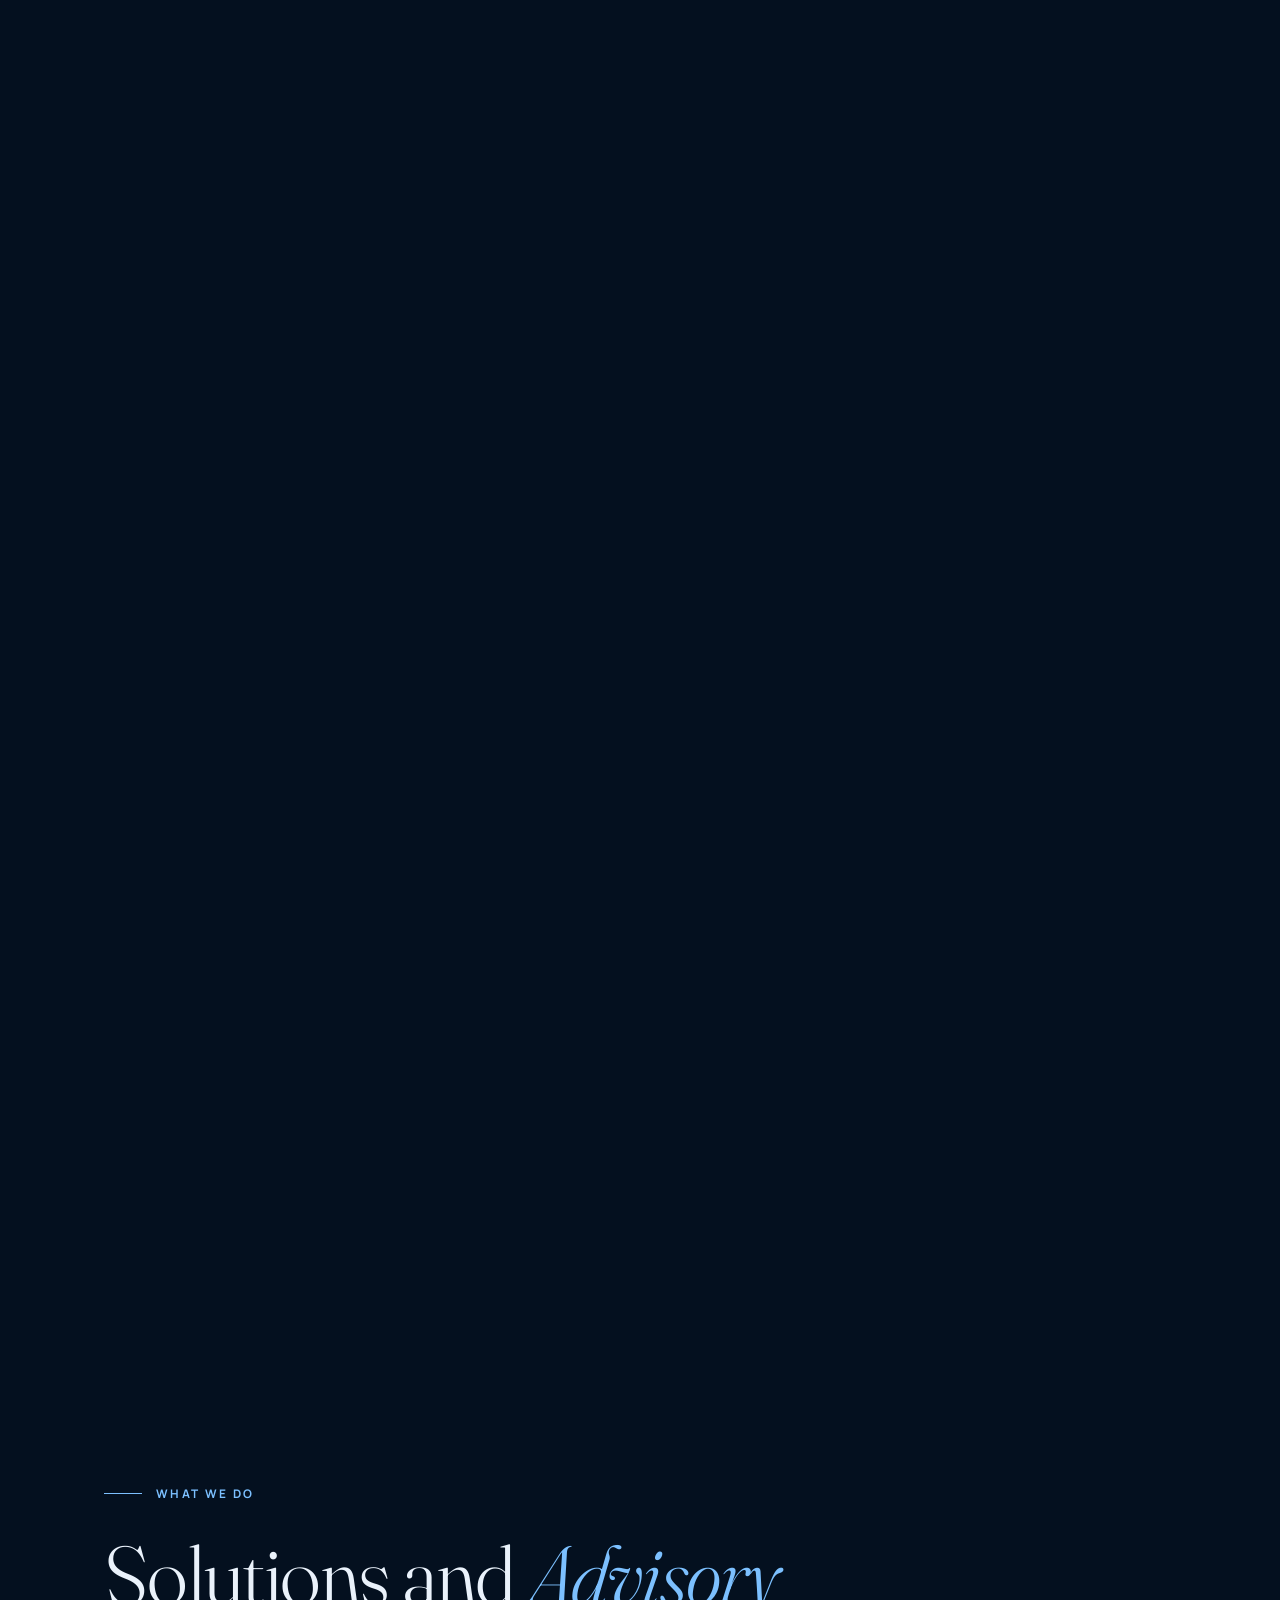
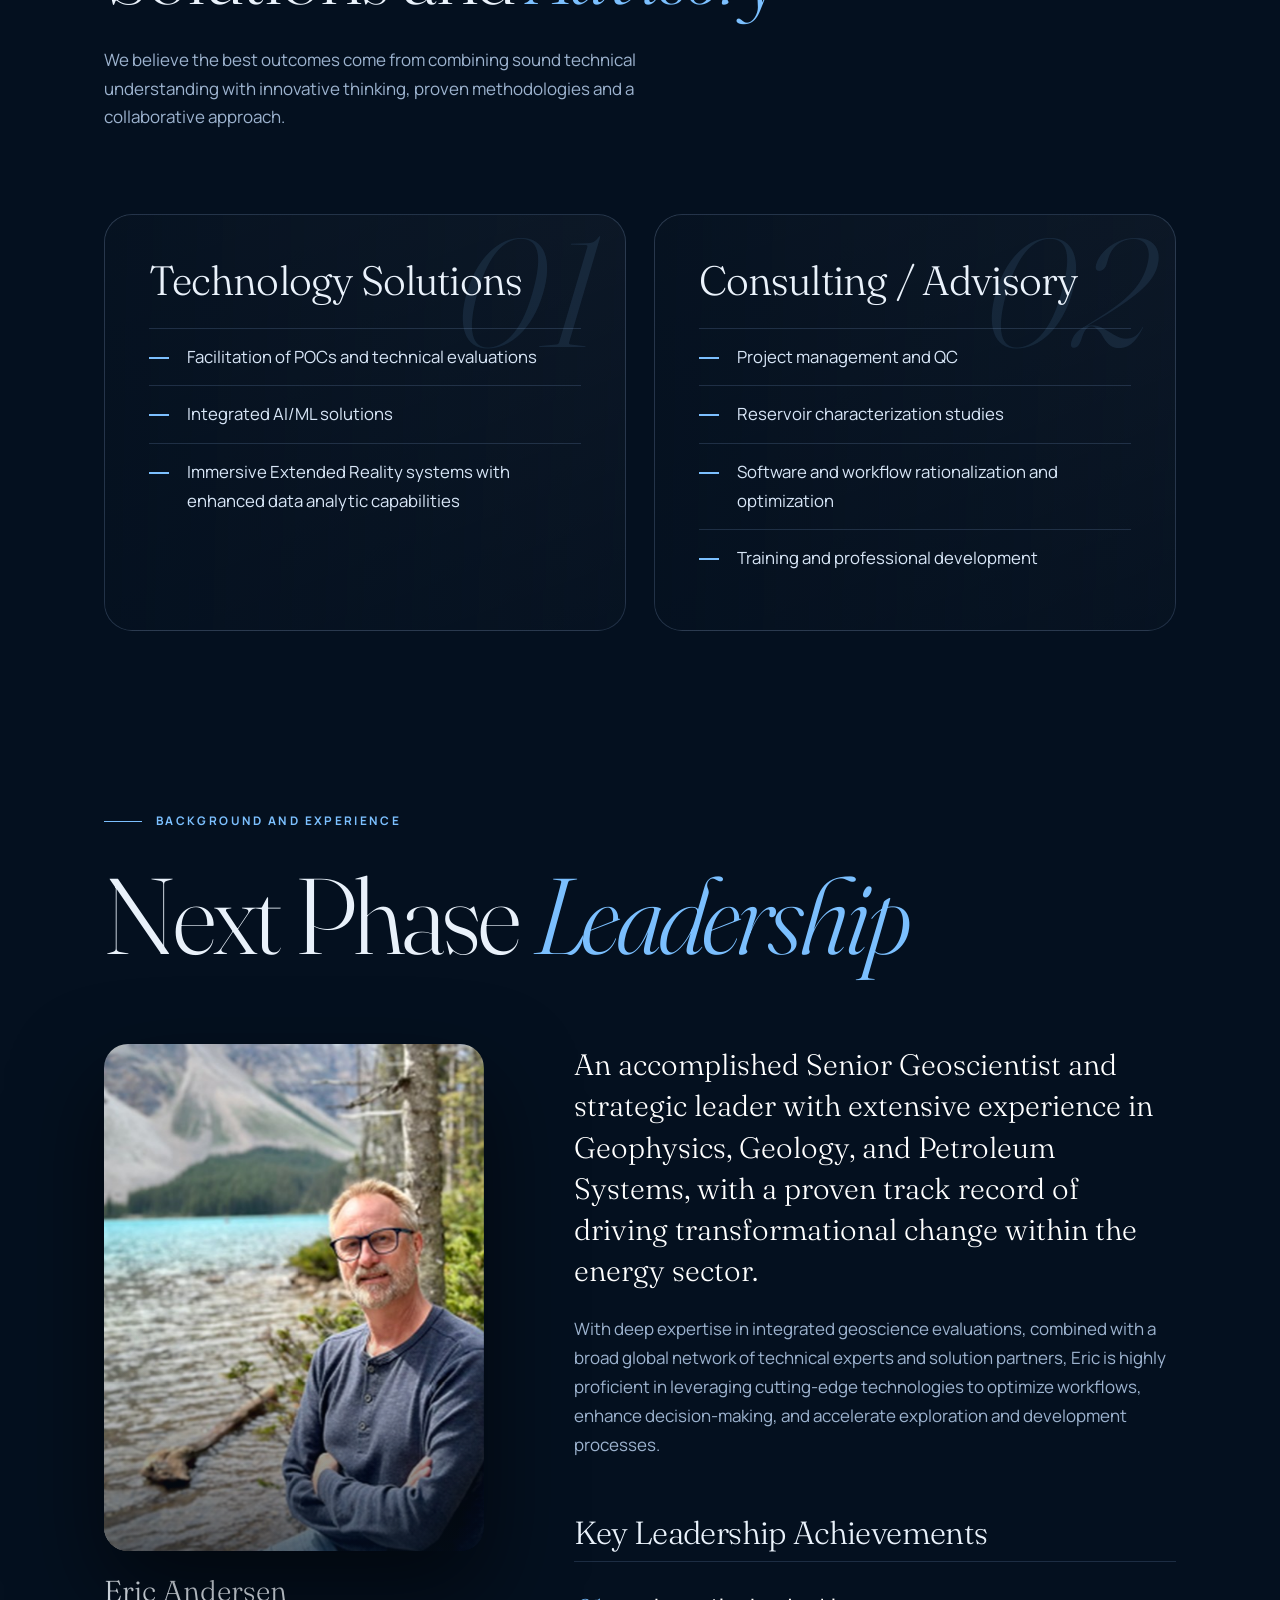
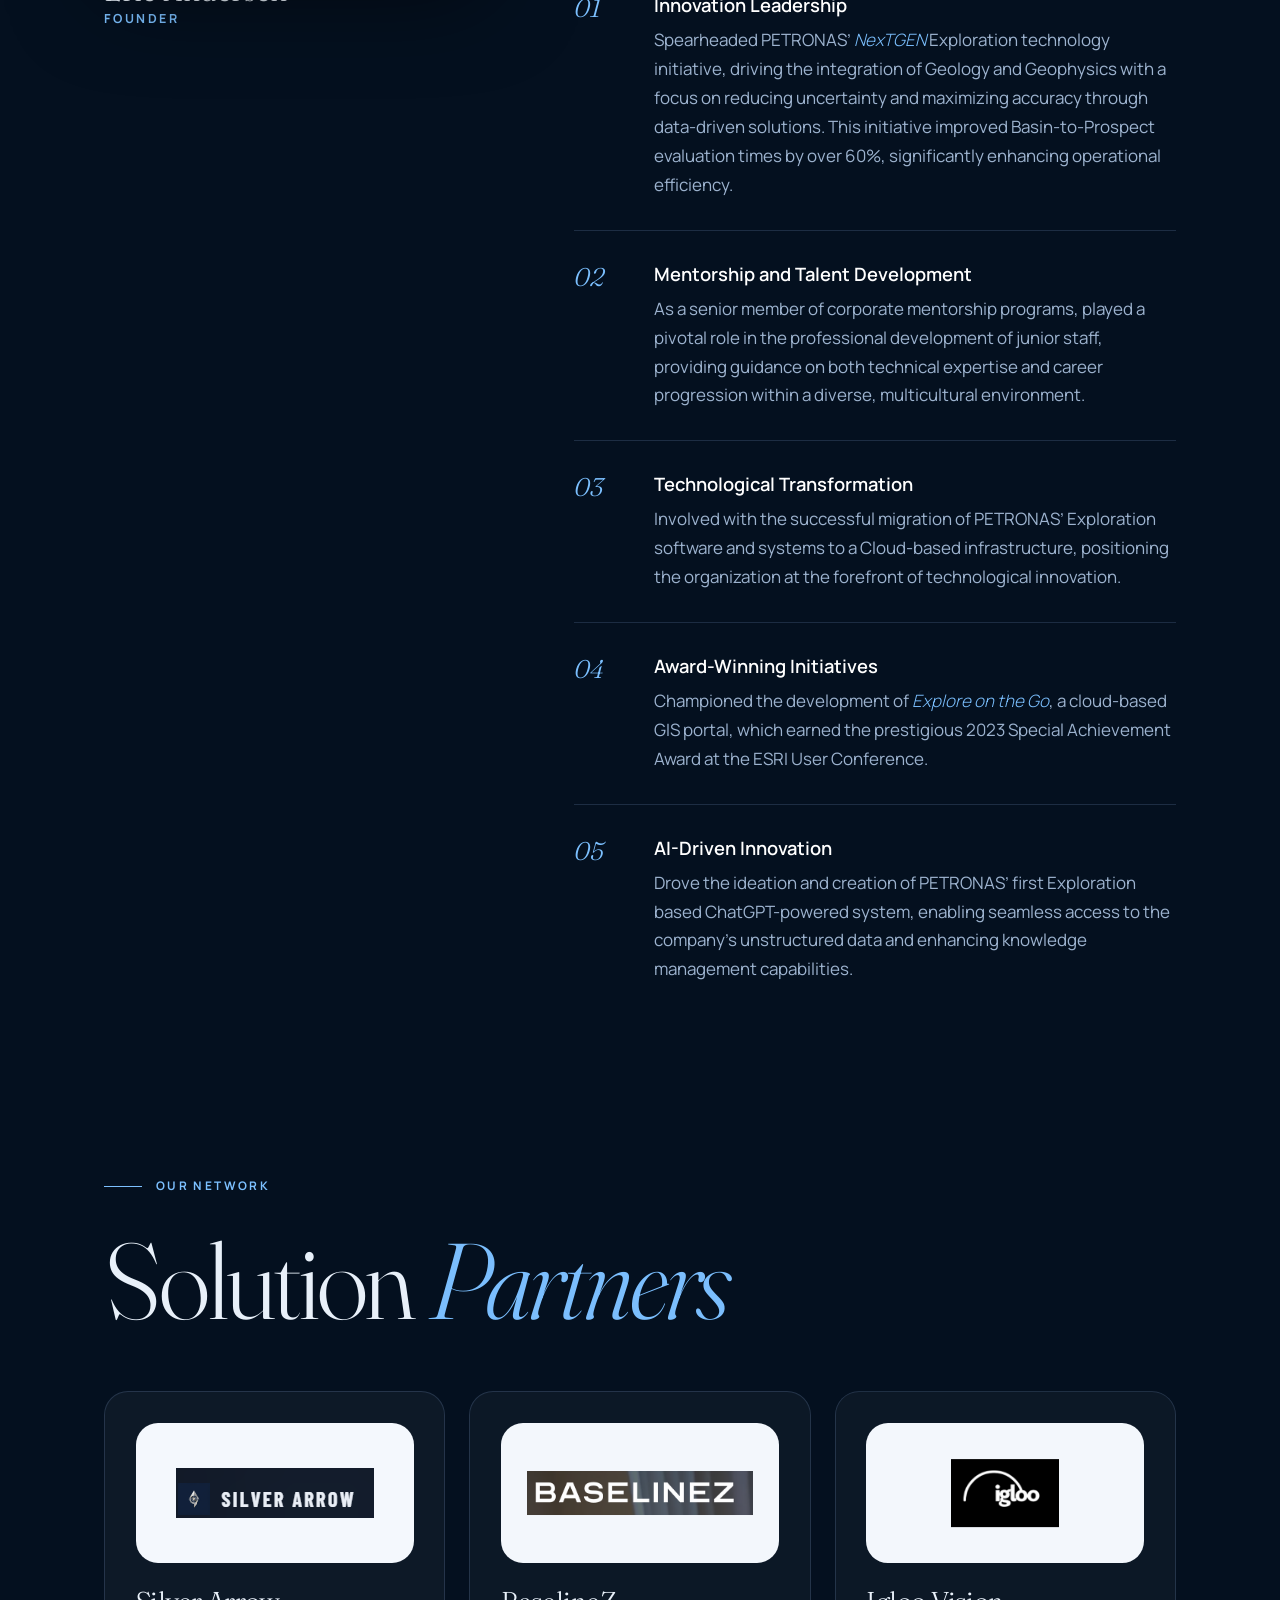
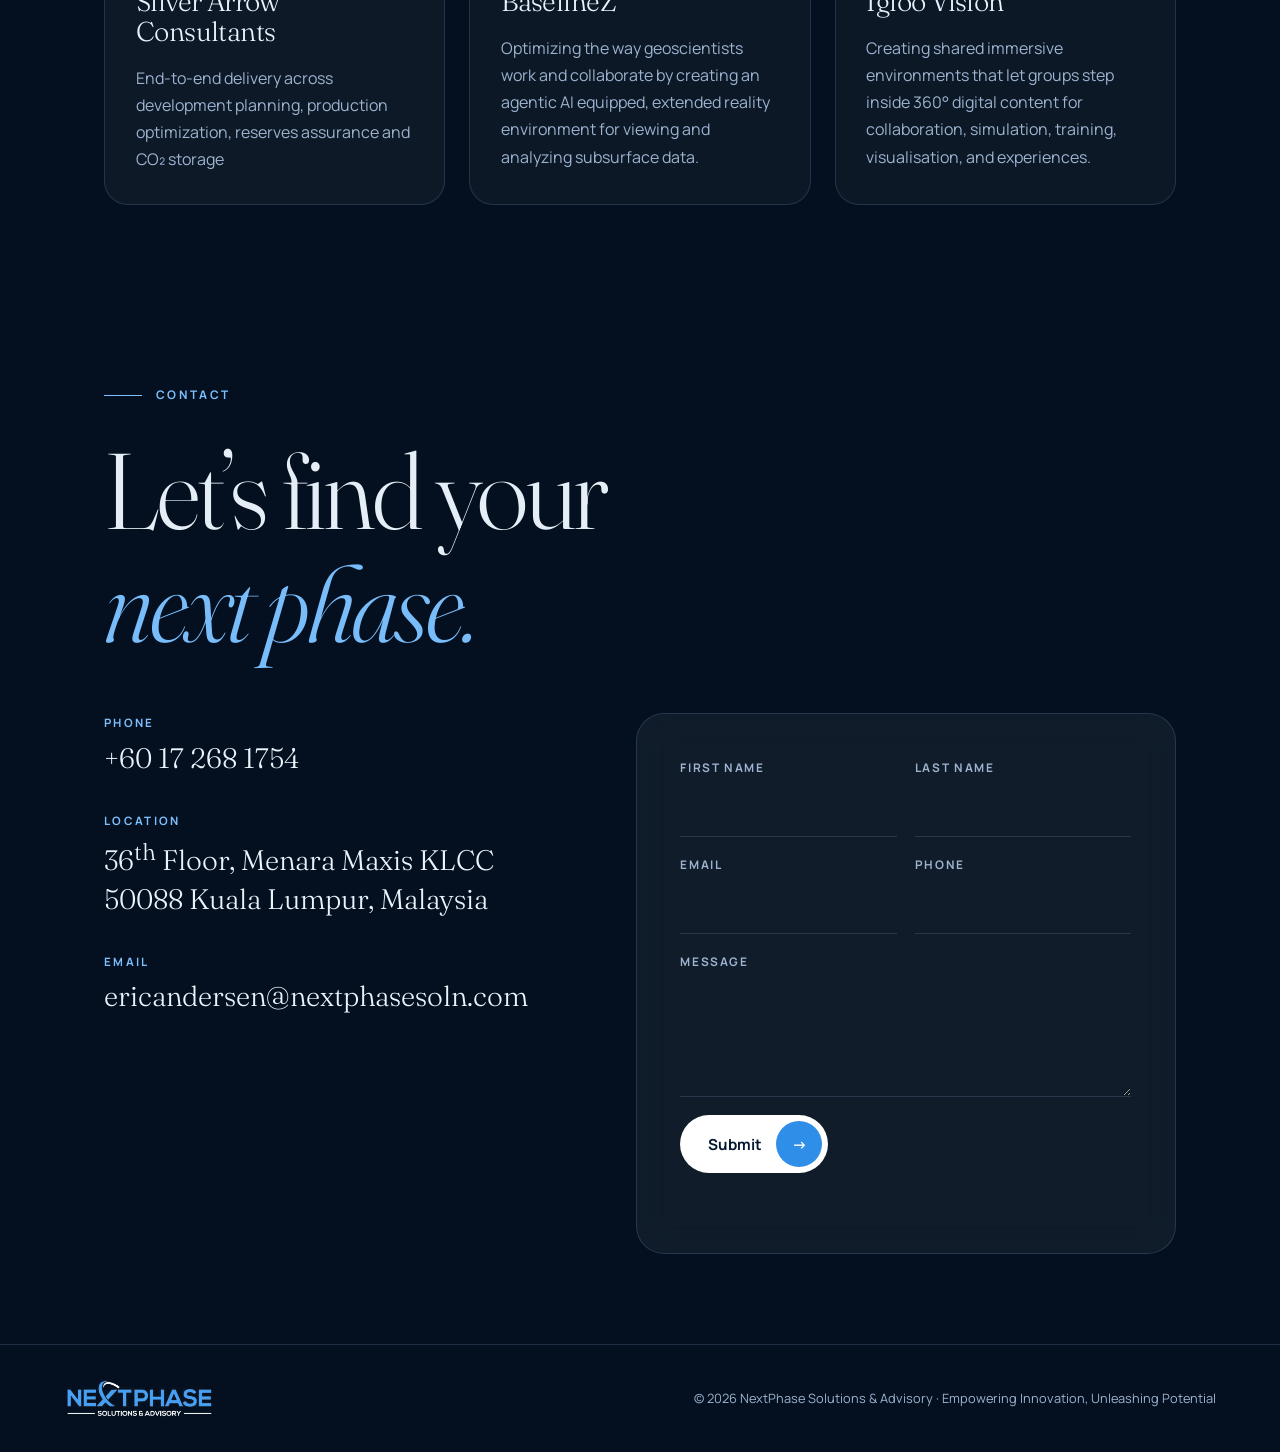
==== commit 71035074: "Client round 3: wording updates, layer order, label on dot, partner descriptions Co-Authored-By: Cla" ====
--- a/index.html
+++ b/index.html
@@ -21,10 +21,9 @@
 <!-- depth gauge -->
 <aside class="gauge" aria-hidden="true">
   <span class="g-top">Surface</span>
-  <div class="g-track"><i class="g-fill"></i><b class="g-dot"></b></div>
+  <div class="g-track"><i class="g-fill"></i><b class="g-dot"><span class="g-tag" id="layer">Surface</span></b></div>
   <span class="g-depth"><small>Depth</small><span><em id="depth">0</em> m</span></span>
-  <span class="g-layer" id="layer">Surface</span>
-</aside>
+  </aside>
 
 <header class="nav" id="top">
   <a class="brand" href="#top" aria-label="NextPhase — home"><img src="assets/logo-light.png" alt="NextPhase Solutions &amp; Advisory" width="190" height="49"></a>
@@ -56,38 +55,34 @@
   <div class="wrap">
     <p class="eyebrow"><span></span>About NextPhase · Our Vision</p>
     <p class="statement words">To be a trusted geoscience consulting partner, recognised for technical excellence, independent insight and the ability to turn complex technical challenges into practical, effective solutions.</p>
-    <div class="two">
-      <p class="reveal">We believe the best outcomes come from combining sound technical understanding with innovative thinking, proven methodologies and a collaborative approach.</p>
-    </div>
     <p class="mega">Empowering Innovation,<br><em>Unleashing Potential</em></p>
   </div>
 </section>
 
 <!-- 3 · SOURCE ROCK — COMPANY DESCRIPTION (pinned story) -->
-<section class="story" data-layer="Source Rock">
+<section class="story" data-layer="Trap">
   <div class="story-pin wrap">
     <div class="story-left">
       <p class="eyebrow"><span></span>Company Description</p>
       <h2>One size does<br>not fit <em>all.</em></h2>
-      <ol class="dots" aria-hidden="true"><li></li><li></li><li></li><li></li><li></li></ol>
+      <ol class="dots" aria-hidden="true"><li></li><li></li><li></li><li></li></ol>
     </div>
     <div class="steps">
-      <article class="step"><span class="no">01 / 05</span><h3>The pressure</h3><p>In today’s rapidly evolving Energy landscape, nearly every aspect is facing transformative pressures. At the heart of this change, from the subsurface point of view, lies the growing need for superior integrated geoscience solutions focusing on detailed reservoir characterizations, CCUS and sustainability.</p></article>
-      <article class="step"><span class="no">02 / 05</span><h3>The complexity</h3><p>The convergence of advanced software applications and generative AI technologies, often leave organizations struggling to keep up or fully realize their benefits. This complexity is further amplified by the ever-expanding availability of data and the increasing computational demands needed to harness its full potential.</p></article>
-      <article class="step"><span class="no">03 / 05</span><h3>The silos</h3><p>In many organizations, internal expertise is fragmented, resulting in siloed knowledge that makes it difficult to implement cost-effective, efficient workflows. Furthermore, integrated solutions are often promoted by single technology providers, who impose high commitment costs and inflexible systems that may not align with the unique needs of every business. The ongoing tension between business requirements and the pursuit of technical excellence is an ever-present challenge.</p></article>
-      <article class="step"><span class="no">04 / 05</span><h3>Our answer</h3><p>We believe that one size does not fit all. We are committed to connecting the right technological components and solution providers in a tailored way to meet each client’s unique needs. Our approach seeks to break down silos, bridge gaps, and create flexible, integrated solutions that drive meaningful subsurface insights — without the high costs, rigidity, or fear that often accompany traditional implementations.</p></article>
-      <article class="step"><span class="no">05 / 05</span><h3>The promise</h3><p>By fostering a culture of innovation and collaboration, we aim to empower businesses to optimize workflows, and unlock the true potential of their data and technology, ensuring they stay ahead in the ever-evolving energy landscape.</p></article>
+      <article class="step"><span class="no">01 / 04</span><h3>The pressure</h3><p>In today’s rapidly evolving Energy landscape, nearly every aspect is facing transformative pressures. At the heart of this change, from the subsurface point of view, lies the growing need for superior integrated geoscience solutions focusing on detailed reservoir characterizations, CCUS and sustainability.</p></article>
+      <article class="step"><span class="no">02 / 04</span><h3>The complexity</h3><p>The convergence of advanced software applications and generative AI technologies, often leave organizations struggling to keep up or fully realize their benefits. This complexity is further amplified by the ever-expanding availability of data and the increasing computational demands needed to harness its full potential.</p></article>
+      <article class="step"><span class="no">03 / 04</span><h3>The silos</h3><p>In many organizations, internal expertise is fragmented, resulting in siloed knowledge that makes it difficult to implement cost-effective, efficient workflows. The perpetual tension between business requirements and the pursuit of technical excellence is an ever-present challenge.</p></article>
+      <article class="step"><span class="no">04 / 04</span><h3>Our answer</h3><p>We believe that one size does not fit all. We are committed to connecting the right technological components and solution providers in a tailored way to meet each client’s unique needs. Our approach seeks to break down silos, bridge gaps, and create flexible, integrated solutions that drive meaningful subsurface insights — without the high costs, rigidity, or fear that often accompany traditional implementations.</p></article>
     </div>
   </div>
 </section>
 
 <!-- 4 · RESERVOIR — SOLUTIONS (horizontal scroll) -->
-<section class="solutions" id="solutions" data-layer="Reservoir">
+<section class="solutions" id="solutions" data-layer="Seal">
   <div class="h-track">
     <div class="h-panel intro">
       <p class="eyebrow"><span></span>What we do</p>
       <h2>Solutions and <em>Advisory</em></h2>
-      <p class="sub">Facilitating tailored solutions by connecting businesses with the right technology and solution providers thereby creating superior integrated subsurface insights while avoiding the high costs and rigidity of traditional methods.</p>
+      <p class="sub">We believe the best outcomes come from combining sound technical understanding with innovative thinking, proven methodologies and a collaborative approach.</p>
           </div>
     <article class="h-panel card reveal">
       <img class="slot" src="assets/gen/tech.jpg" alt="" onerror="this.remove()">
@@ -107,14 +102,14 @@
         <li>Project management and QC</li>
         <li>Reservoir characterization studies</li>
         <li>Software and workflow rationalization and optimization</li>
-        <li>Training</li>
+        <li>Training and professional development</li>
       </ul>
     </article>
   </div>
 </section>
 
 <!-- 5 · SEAL — LEADERSHIP -->
-<section class="leadership" id="leadership" data-layer="Seal">
+<section class="leadership" id="leadership" data-layer="Reservoir">
   <div class="wrap">
     <p class="eyebrow"><span></span>Background and Experience</p>
     <h2 class="mega-h">Next Phase <em>Leadership</em></h2>
@@ -142,27 +137,34 @@
 </section>
 
 <!-- 6 · PARTNERS -->
-<section class="partners" id="partners" data-layer="Basement">
+<section class="partners" id="partners" data-layer="Source Rock">
   <div class="wrap">
     <p class="eyebrow"><span></span>Our network</p>
     <h2 class="mega-h">Solution <em>Partners</em></h2>
   </div>
-  <div class="marquee" aria-label="Solution partners">
-    <div class="m-track">
-      <div class="m-set">
+  <div class="wrap">
+    <ul class="pcards">
+      <li class="pcard reveal">
         <div class="logo"><img src="assets/silverarrow.png" alt="Silver Arrow"></div>
-        <div class="logo"><img src="assets/igloo.png" alt="igloo"></div>
-        <div class="logo"><img src="assets/baselinez.png" alt="Baselinez"></div>
-        <div class="logo"><img src="assets/silverarrow.png" alt=""></div>
-        <div class="logo"><img src="assets/igloo.png" alt=""></div>
-        <div class="logo"><img src="assets/baselinez.png" alt=""></div>
-      </div>
-    </div>
+        <h3>Silver Arrow Consultants</h3>
+        <p>End-to-end delivery across development planning, production optimization, reserves assurance and CO₂ storage</p>
+      </li>
+      <li class="pcard reveal">
+        <div class="logo"><img src="assets/baselinez.png" alt="BaselineZ"></div>
+        <h3>BaselineZ</h3>
+        <p>Optimizing the way geoscientists work and collaborate by creating an agentic AI equipped, extended reality environment for viewing and analyzing subsurface data.</p>
+      </li>
+      <li class="pcard reveal">
+        <div class="logo"><img src="assets/igloo.png" alt="Igloo Vision"></div>
+        <h3>Igloo Vision</h3>
+        <p>Creating shared immersive environments that let groups step inside 360° digital content for collaboration, simulation, training, visualisation, and experiences.</p>
+      </li>
+    </ul>
   </div>
 </section>
 
 <!-- 7 · CONTACT -->
-<section class="contact" id="contact" data-layer="Core">
+<section class="contact" id="contact" data-layer="Basement">
   <img class="slot" src="assets/gen/contact.jpg" alt="" onerror="this.remove()">
   <div class="wrap">
     <p class="eyebrow"><span></span>Contact</p>
--- a/style.css
+++ b/style.css
@@ -34,7 +34,7 @@
 .g-depth{display:flex;flex-direction:column;align-items:center;gap:2px;font-variant-numeric:tabular-nums;color:#fff;font-weight:700;letter-spacing:.06em}
 .g-depth small{font-size:.62rem;color:var(--muted);letter-spacing:.2em;font-weight:600}
 .g-depth em{font-style:normal;color:#fff;font-weight:700}
-.g-layer{writing-mode:vertical-rl;color:var(--blue-2);font-weight:700}
+.g-tag{position:absolute;right:24px;top:50%;transform:translateY(-50%);white-space:nowrap;font-size:.68rem;letter-spacing:.16em;text-transform:uppercase;color:var(--blue-2);font-weight:700;text-shadow:0 0 12px #04101f,0 0 4px #04101f}
 
 /* NAV */
 .nav{position:fixed;inset:0 0 auto 0;z-index:70;display:flex;align-items:center;justify-content:space-between;padding:18px var(--gut);transition:background .3s,backdrop-filter .3s,padding .3s}
@@ -192,3 +192,11 @@
 }
 @media (max-width:560px){body{font-size:16px}.row{grid-template-columns:1fr}.brand img{height:36px}.ach li{grid-template-columns:44px 1fr}.logo{height:130px}}
 @media (prefers-reduced-motion:reduce){html{scroll-behavior:auto}.m-track,.cue i{animation:none}}
+
+/* partner cards */
+.pcards{list-style:none;margin:6vh 0 0;padding:0;display:grid;grid-template-columns:repeat(3,1fr);gap:24px}
+.pcard{display:flex;flex-direction:column;gap:18px;padding:clamp(20px,2.4vw,32px);border:1px solid var(--line);border-radius:24px;background:rgba(255,255,255,.04)}
+.pcard .logo{width:100%;height:140px;padding:26px}
+.pcard h3{font:300 1.7rem/1.1 var(--serif);margin-top:6px}
+.pcard p{margin:0;color:var(--muted);font-size:1rem}
+@media (max-width:900px){.pcards{grid-template-columns:1fr}}
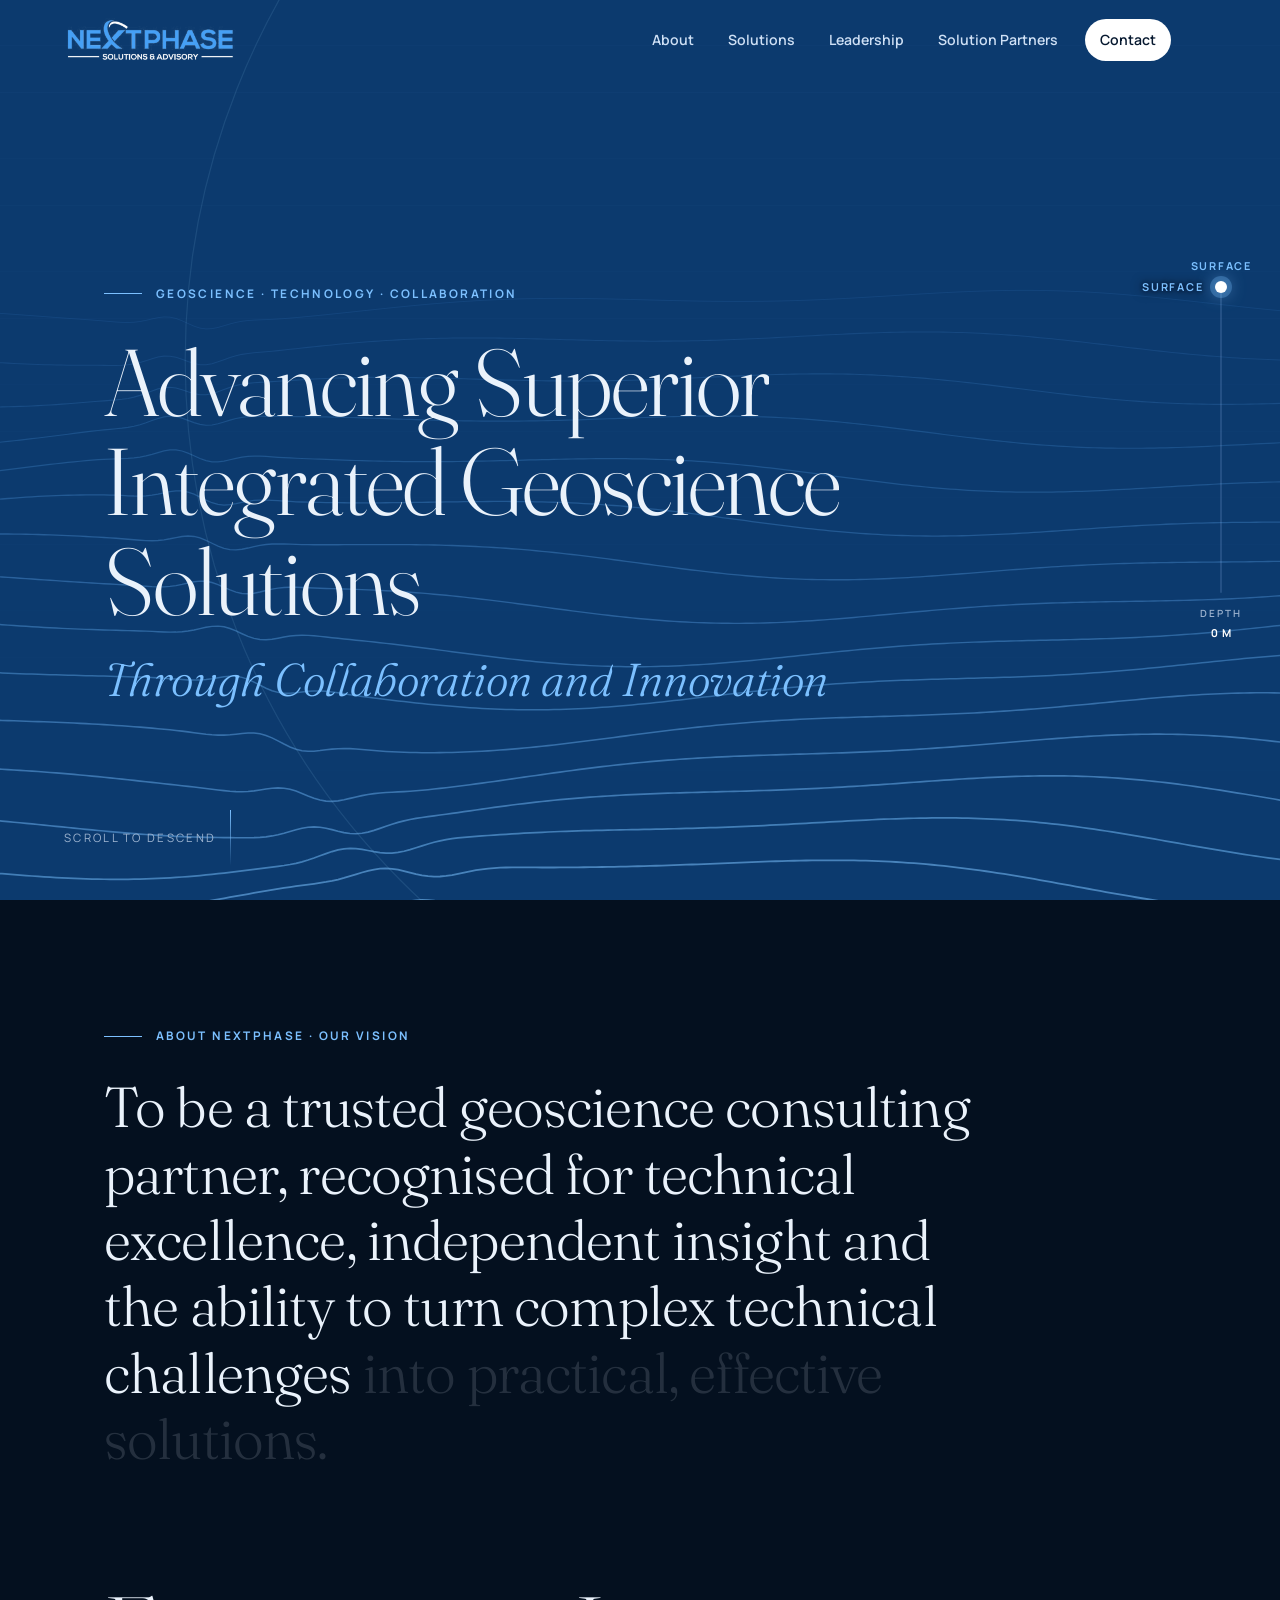
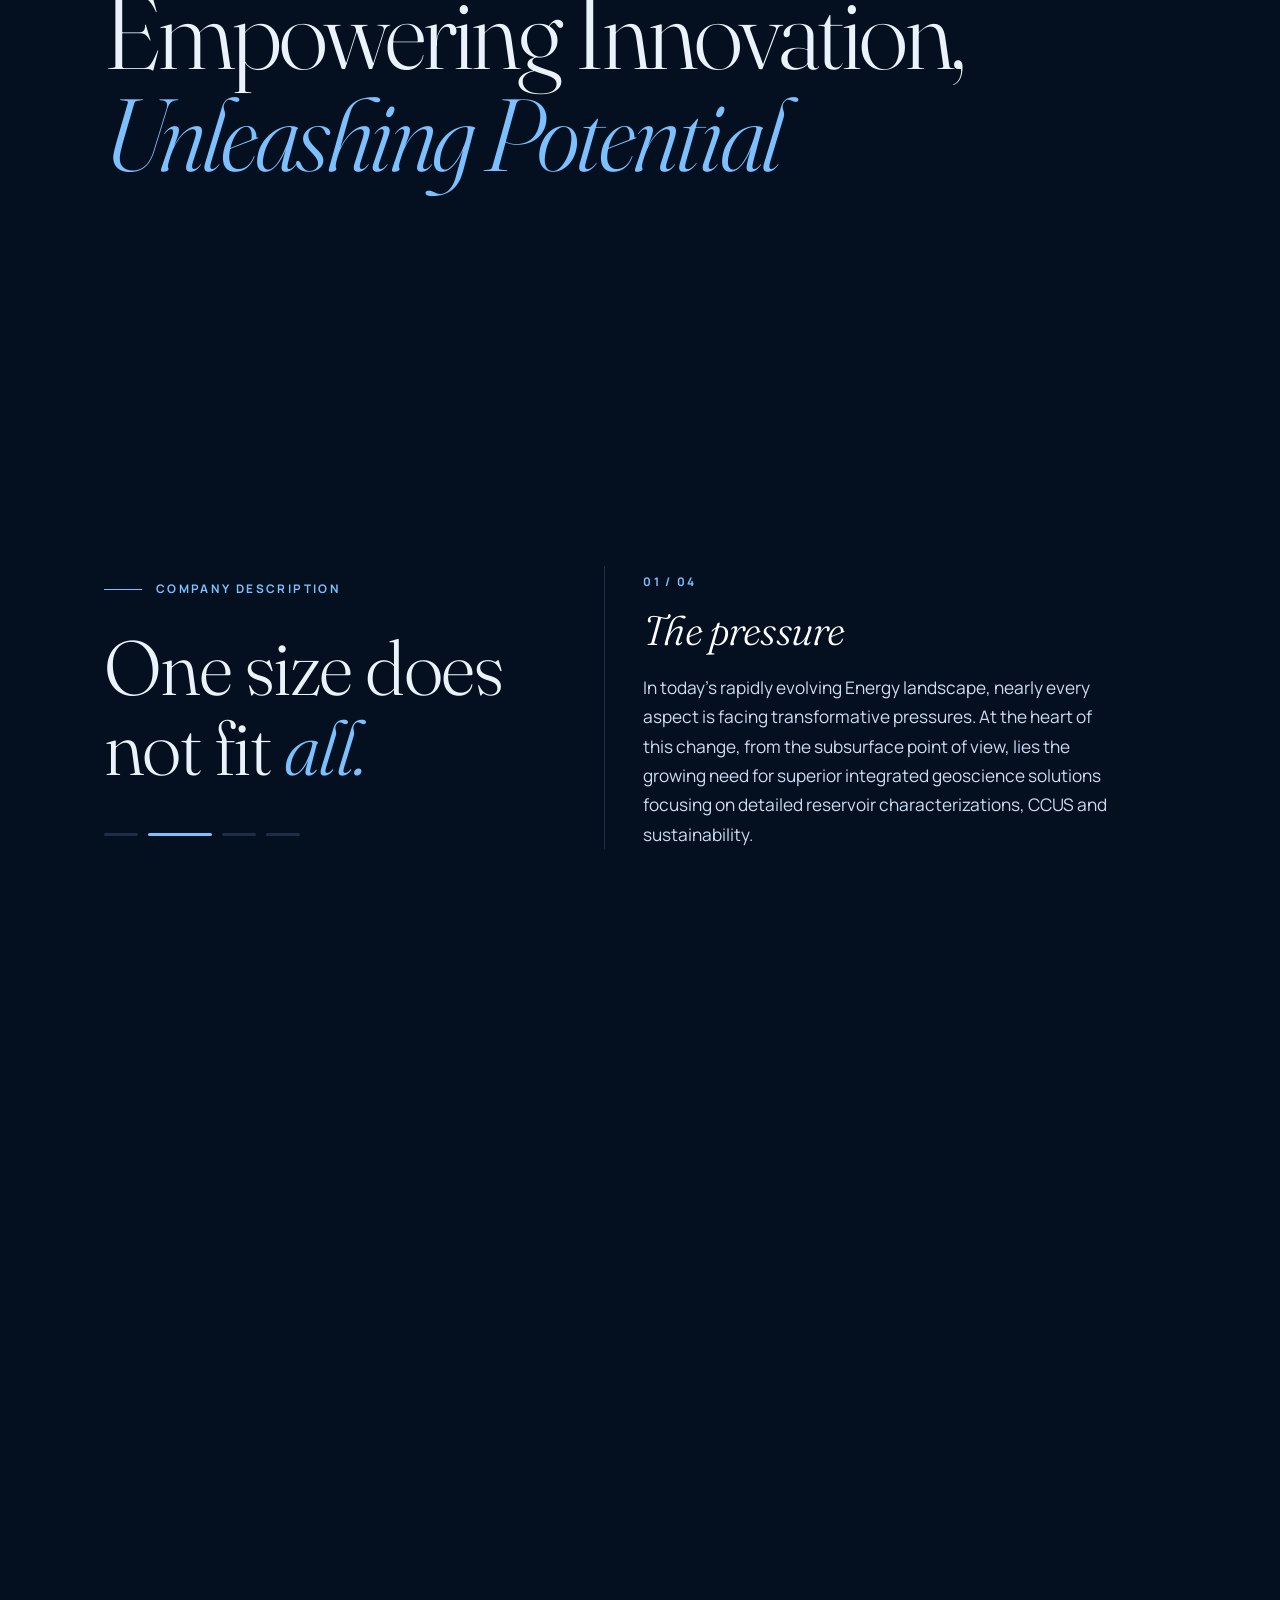
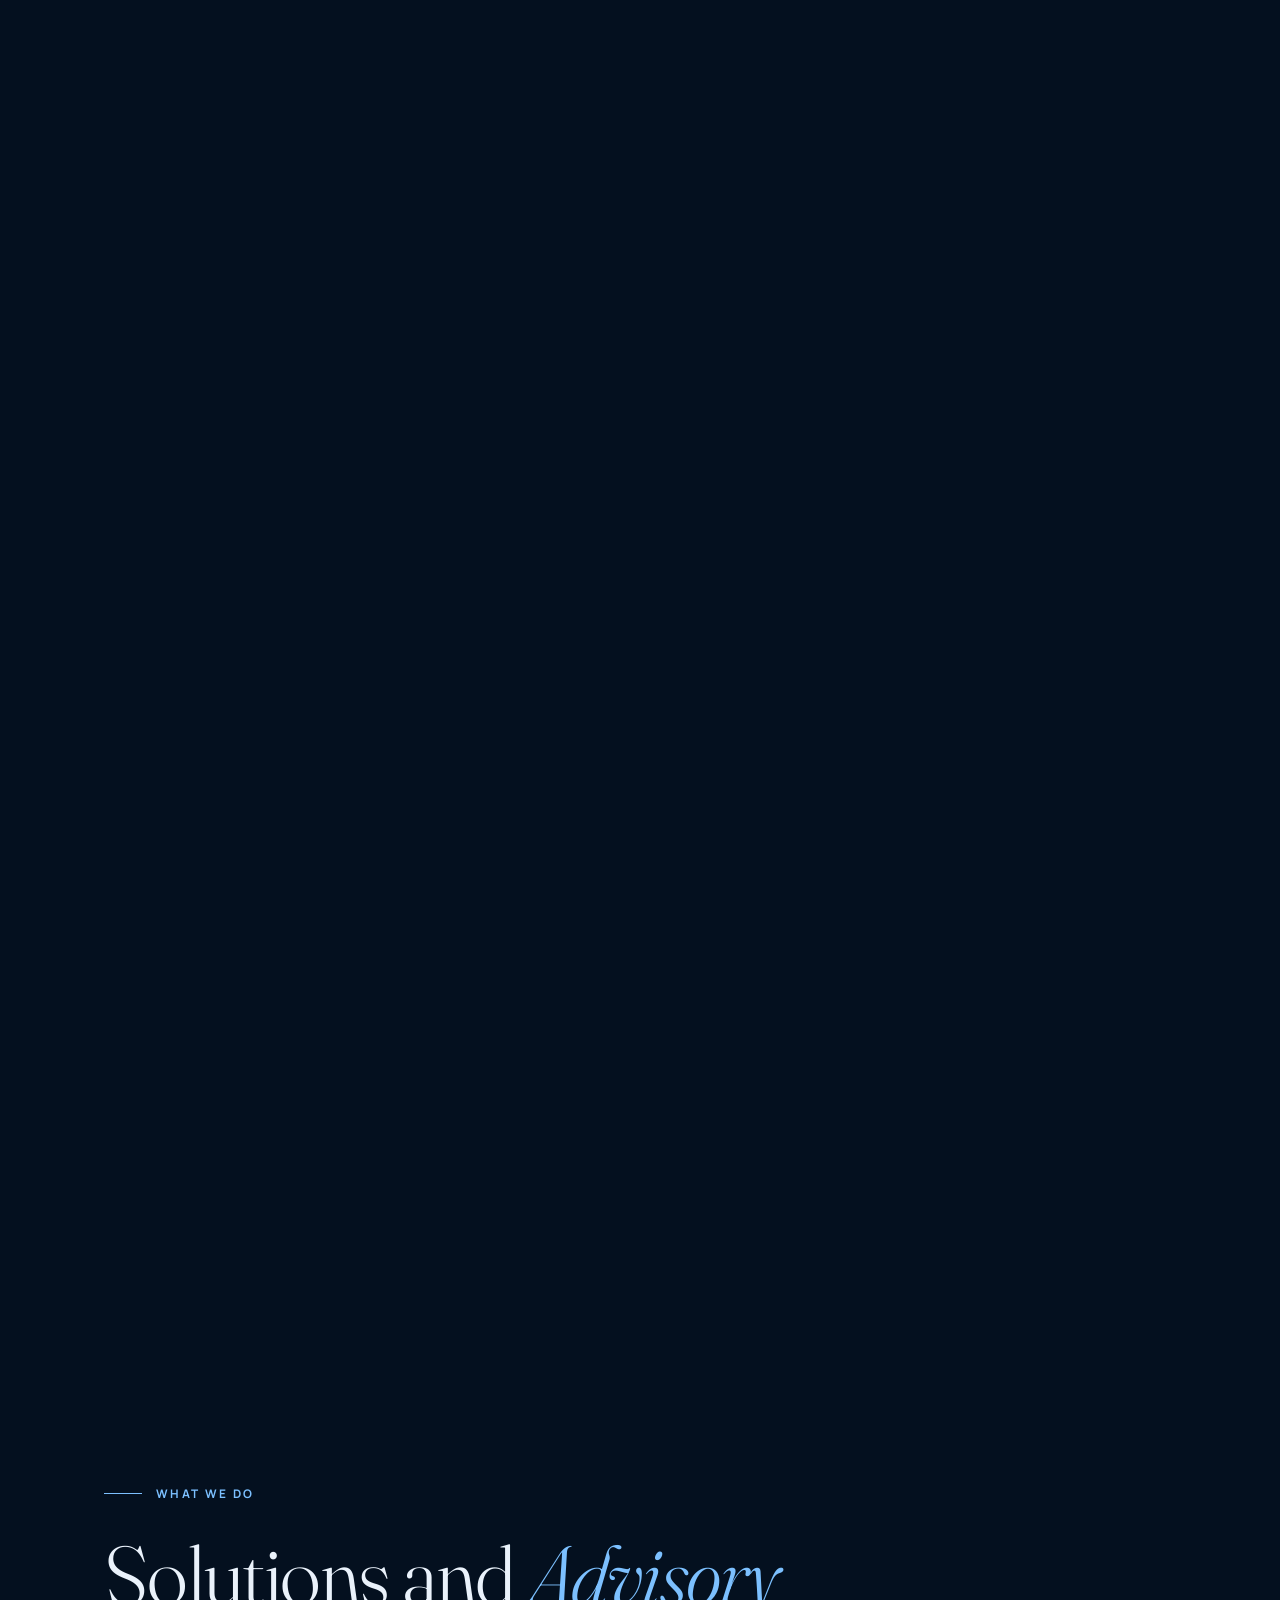
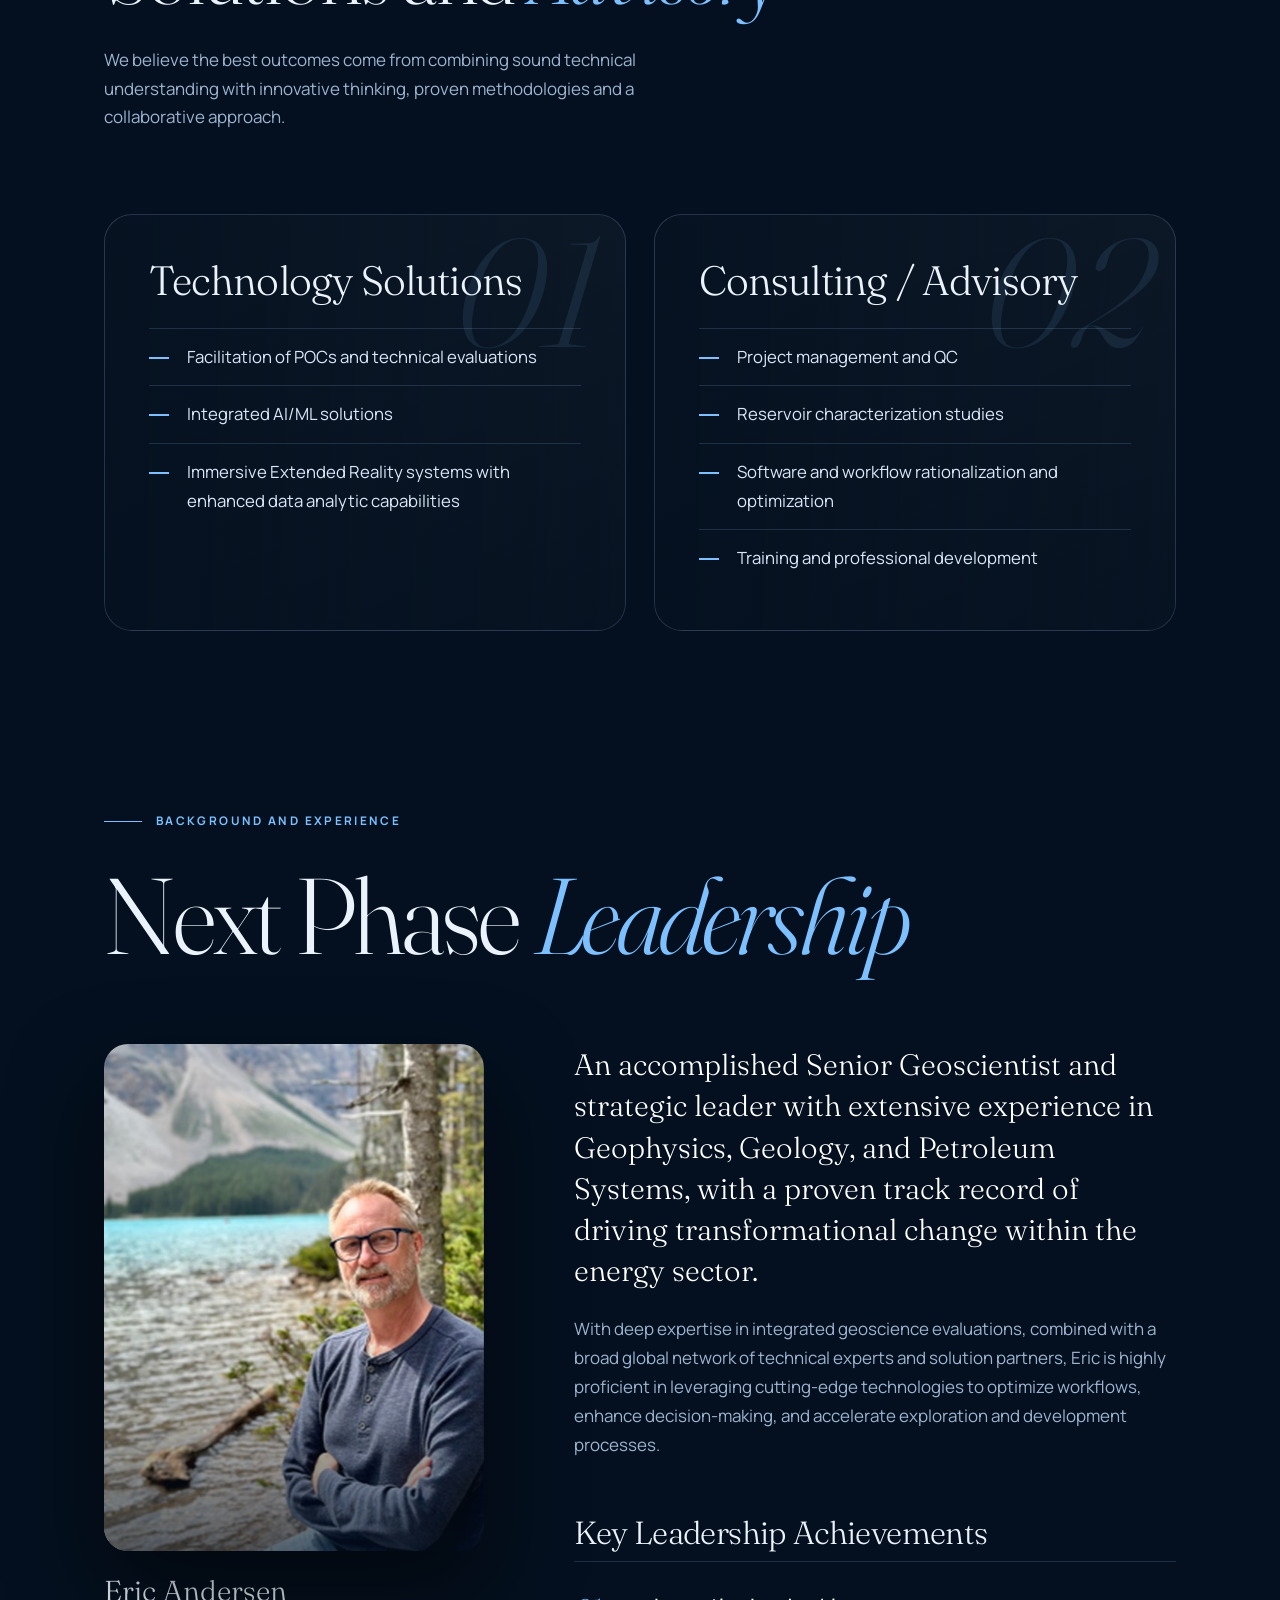
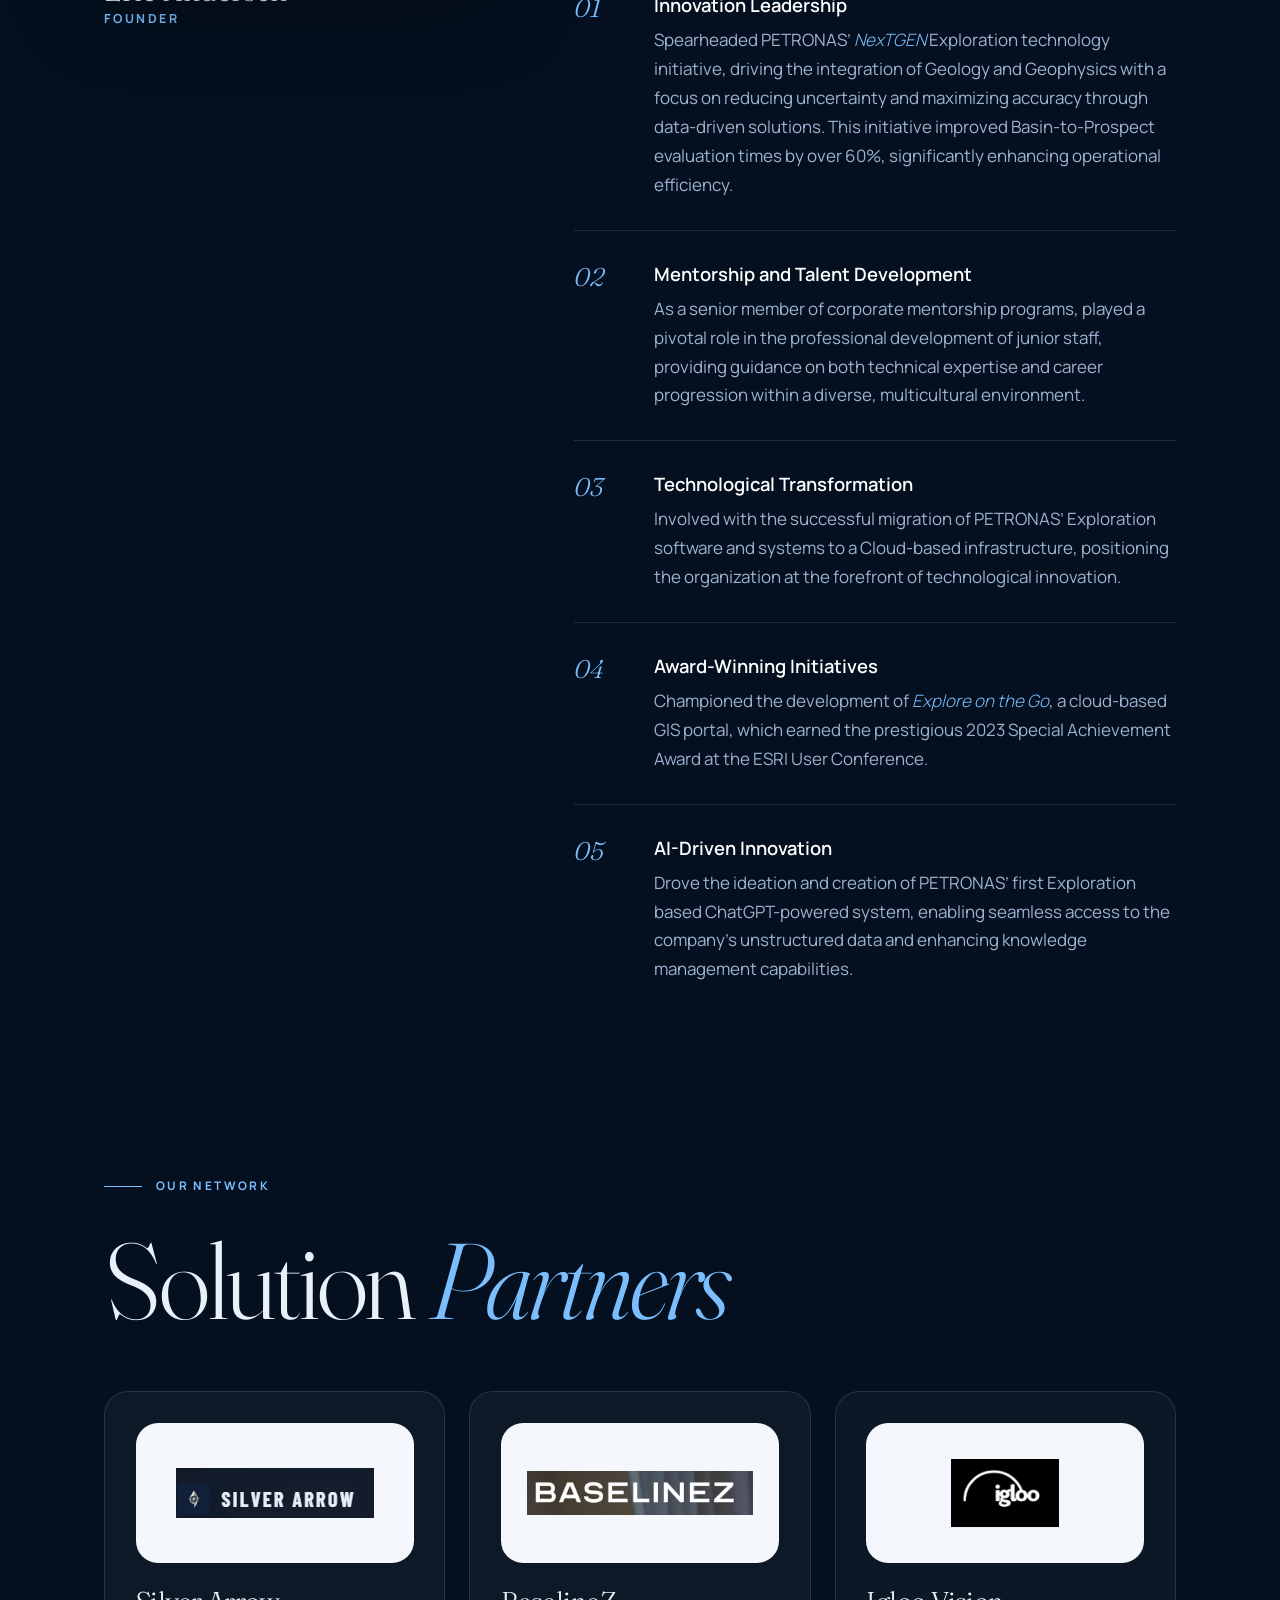
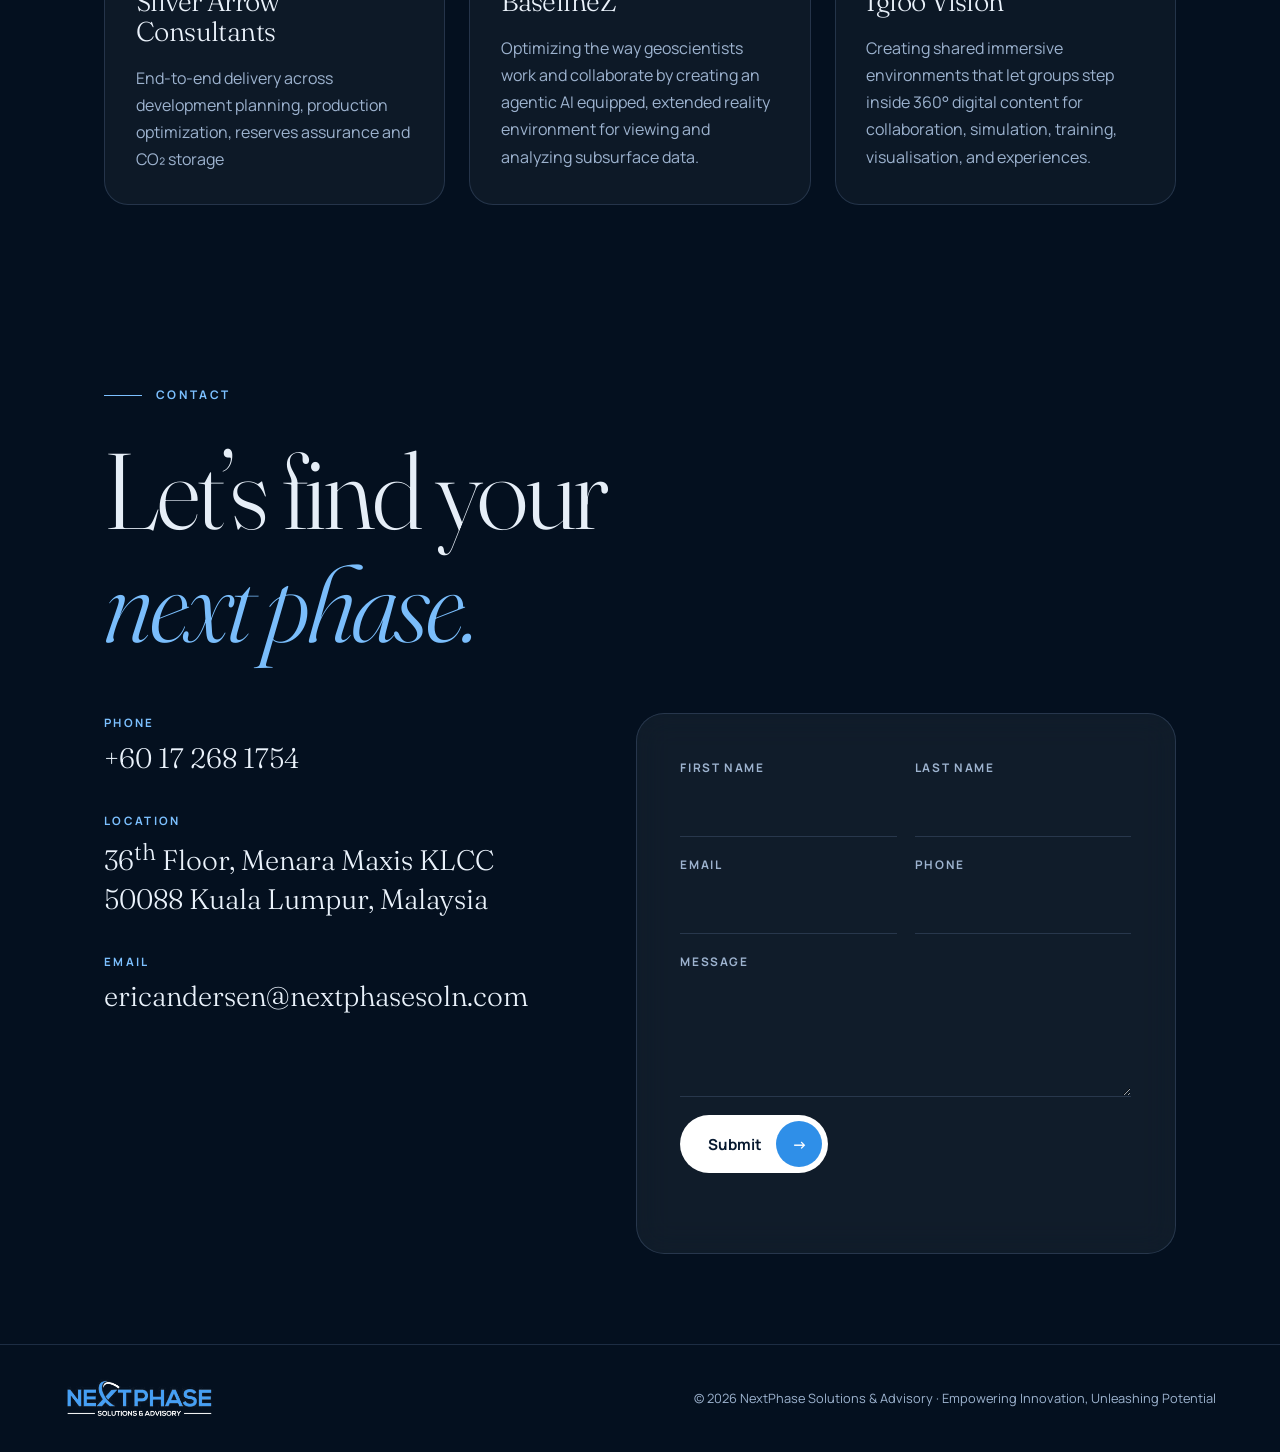
==== commit 8eb2393d: "Trim 'Our answer' to end at insights Co-Authored-By: Claude Sonnet 5.5 <noreply@anthropic.com> Claud" ====
--- a/index.html
+++ b/index.html
@@ -71,7 +71,7 @@
       <article class="step"><span class="no">01 / 04</span><h3>The pressure</h3><p>In today’s rapidly evolving Energy landscape, nearly every aspect is facing transformative pressures. At the heart of this change, from the subsurface point of view, lies the growing need for superior integrated geoscience solutions focusing on detailed reservoir characterizations, CCUS and sustainability.</p></article>
       <article class="step"><span class="no">02 / 04</span><h3>The complexity</h3><p>The convergence of advanced software applications and generative AI technologies, often leave organizations struggling to keep up or fully realize their benefits. This complexity is further amplified by the ever-expanding availability of data and the increasing computational demands needed to harness its full potential.</p></article>
       <article class="step"><span class="no">03 / 04</span><h3>The silos</h3><p>In many organizations, internal expertise is fragmented, resulting in siloed knowledge that makes it difficult to implement cost-effective, efficient workflows. The perpetual tension between business requirements and the pursuit of technical excellence is an ever-present challenge.</p></article>
-      <article class="step"><span class="no">04 / 04</span><h3>Our answer</h3><p>We believe that one size does not fit all. We are committed to connecting the right technological components and solution providers in a tailored way to meet each client’s unique needs. Our approach seeks to break down silos, bridge gaps, and create flexible, integrated solutions that drive meaningful subsurface insights — without the high costs, rigidity, or fear that often accompany traditional implementations.</p></article>
+      <article class="step"><span class="no">04 / 04</span><h3>Our answer</h3><p>We believe that one size does not fit all. We are committed to connecting the right technological components and solution providers in a tailored way to meet each client’s unique needs. Our approach seeks to break down silos, bridge gaps, and create flexible, integrated solutions that drive meaningful subsurface insights.</p></article>
     </div>
   </div>
 </section>
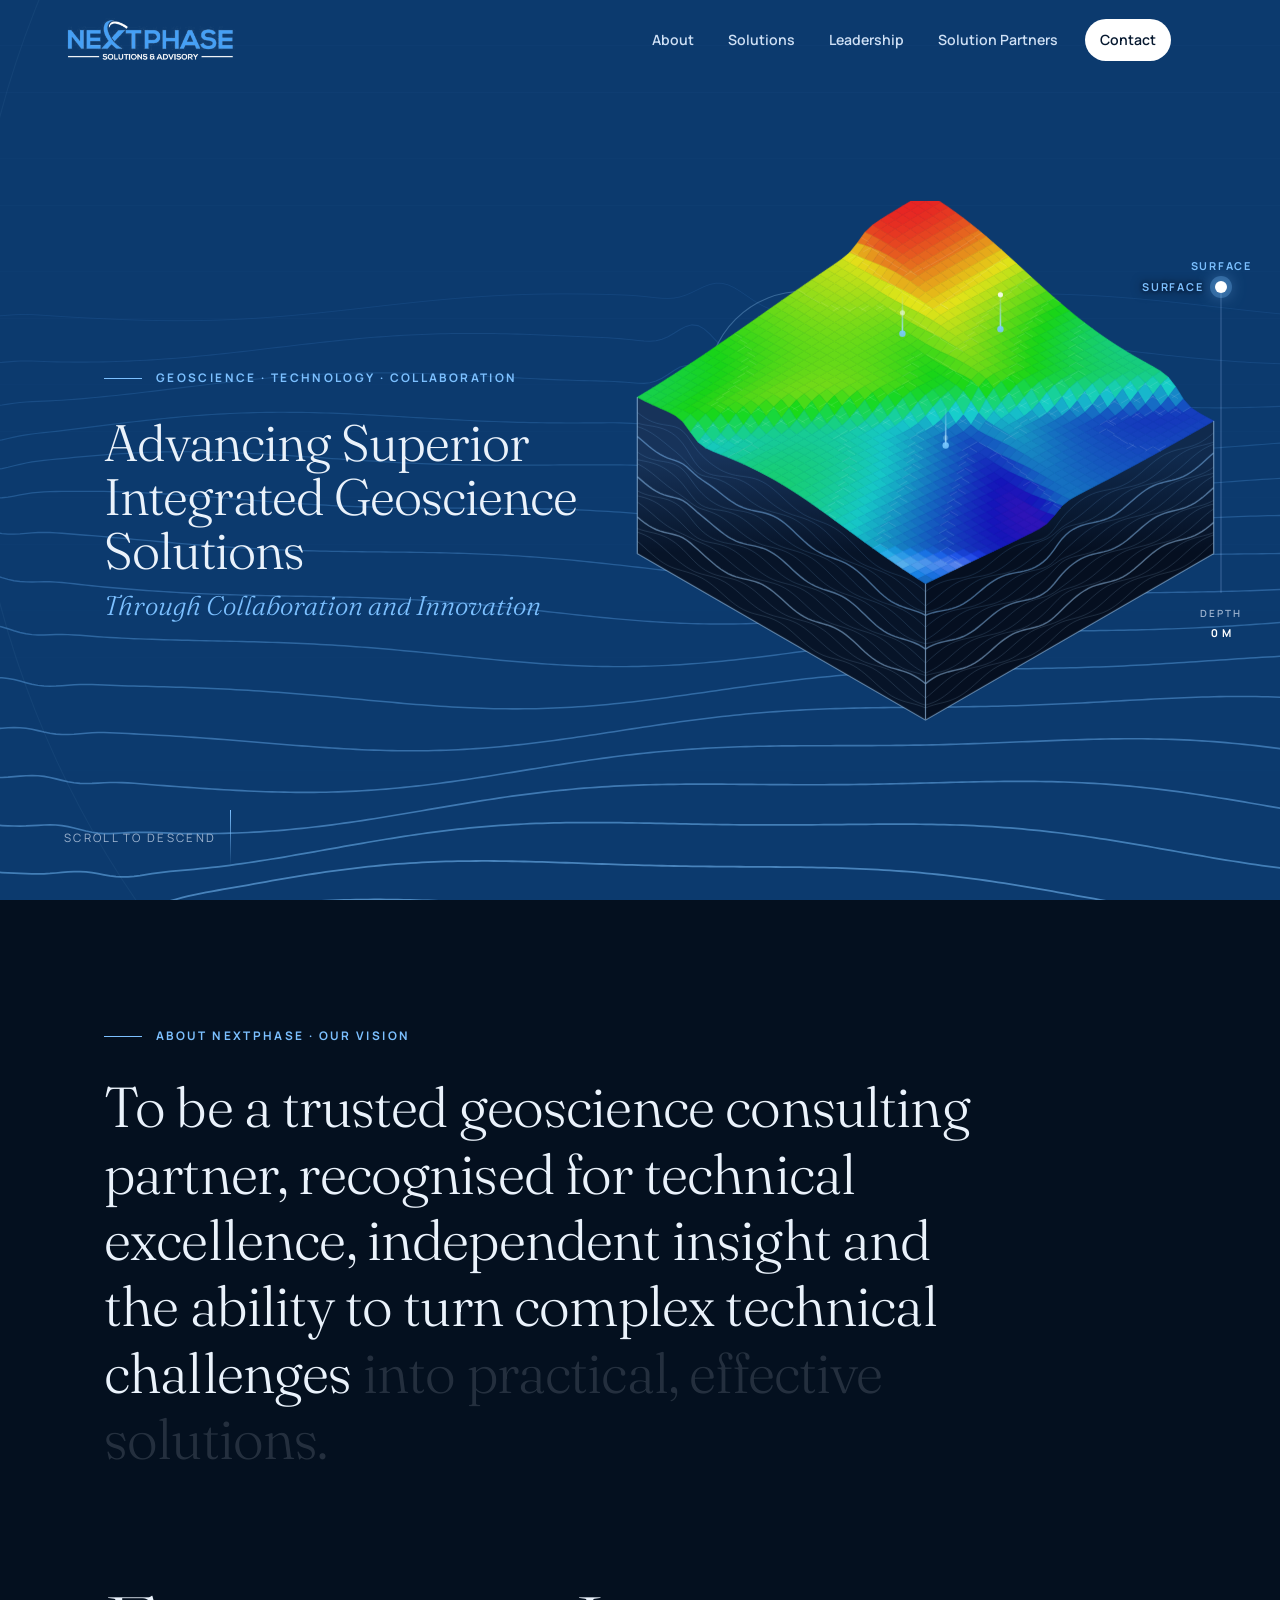
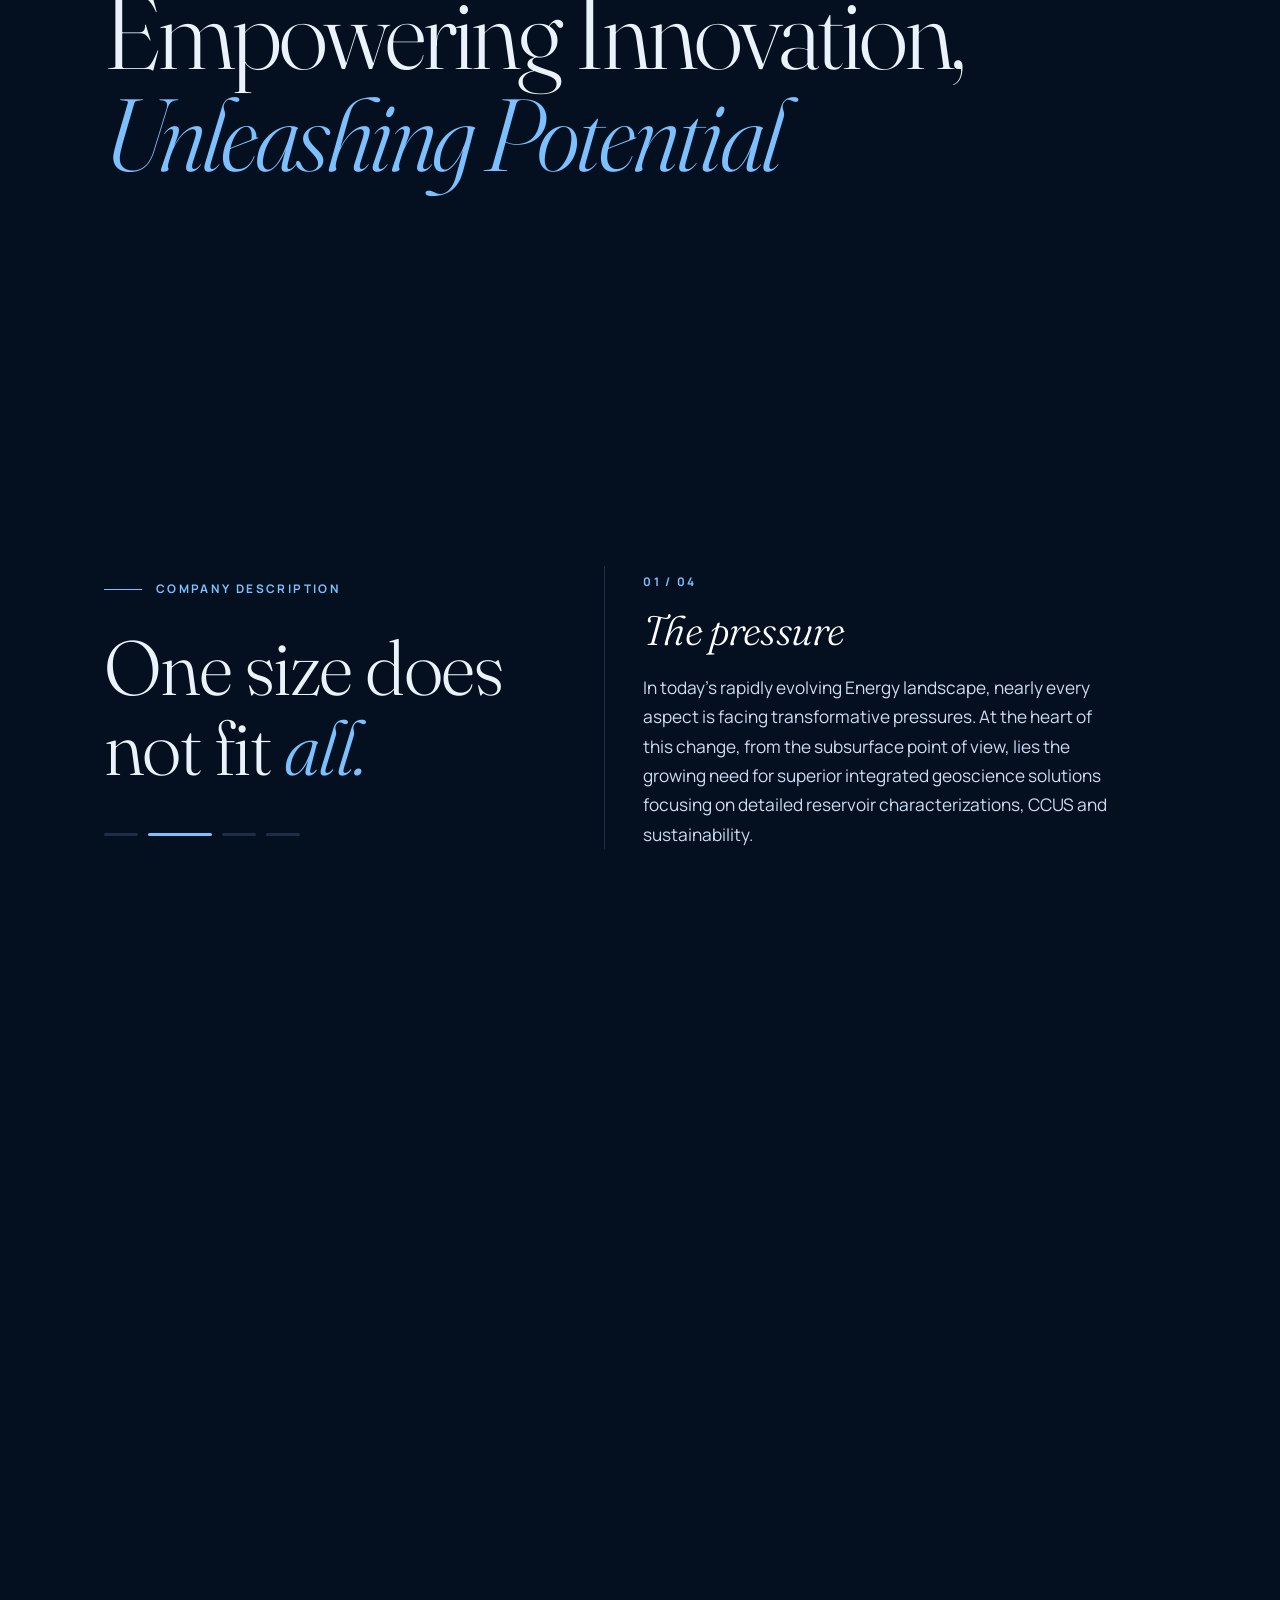
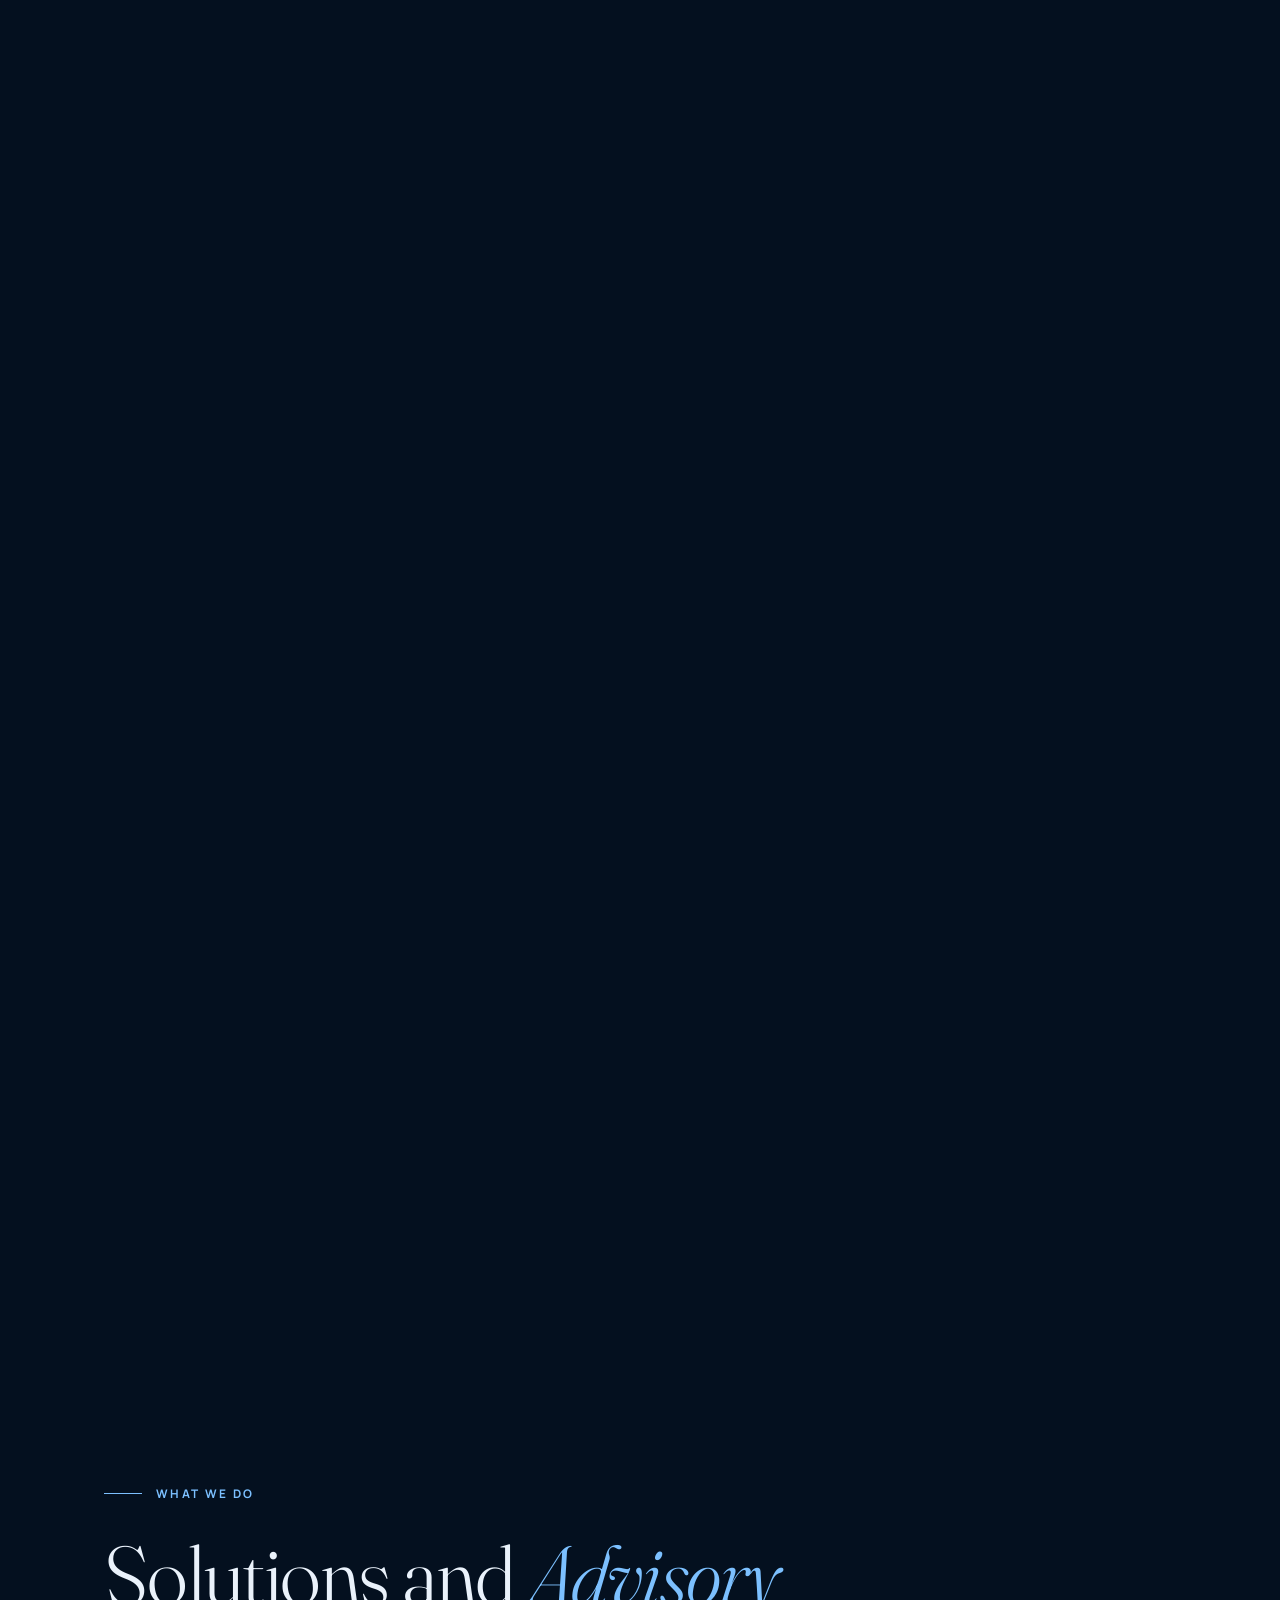
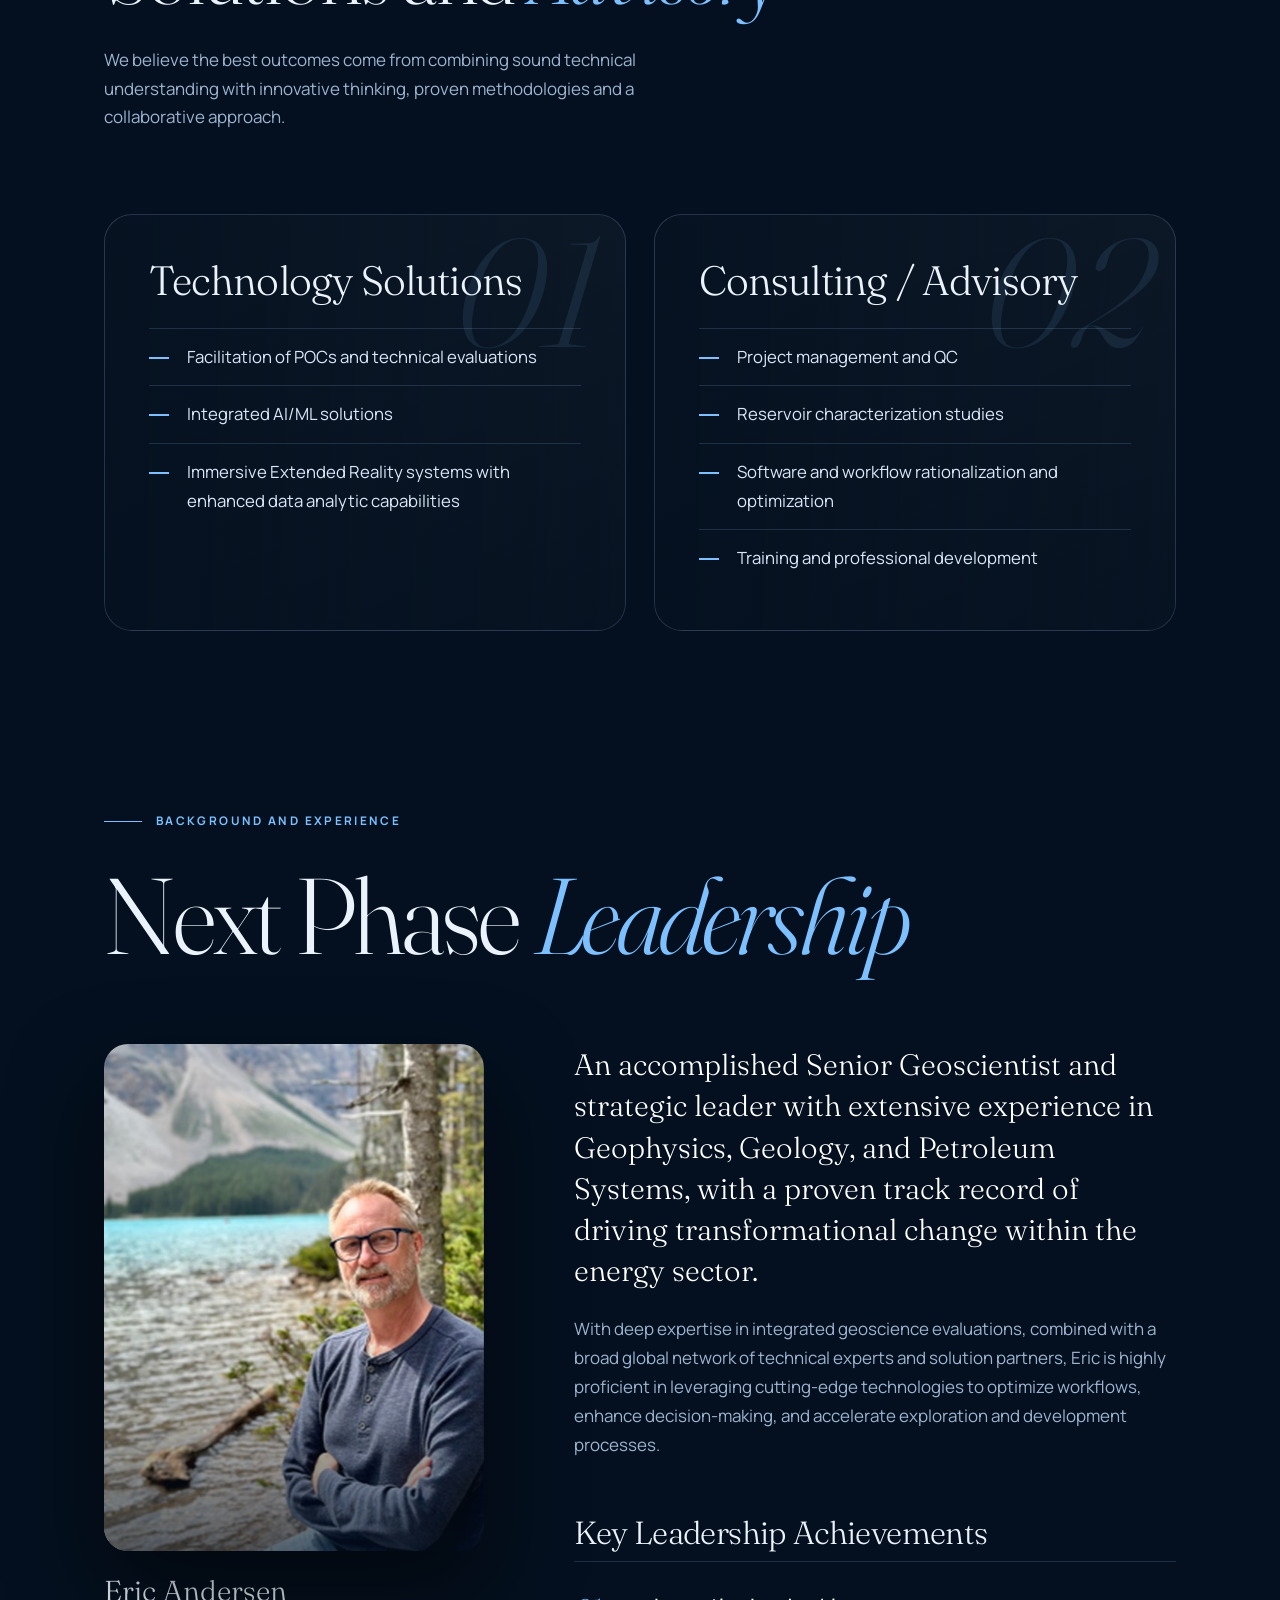
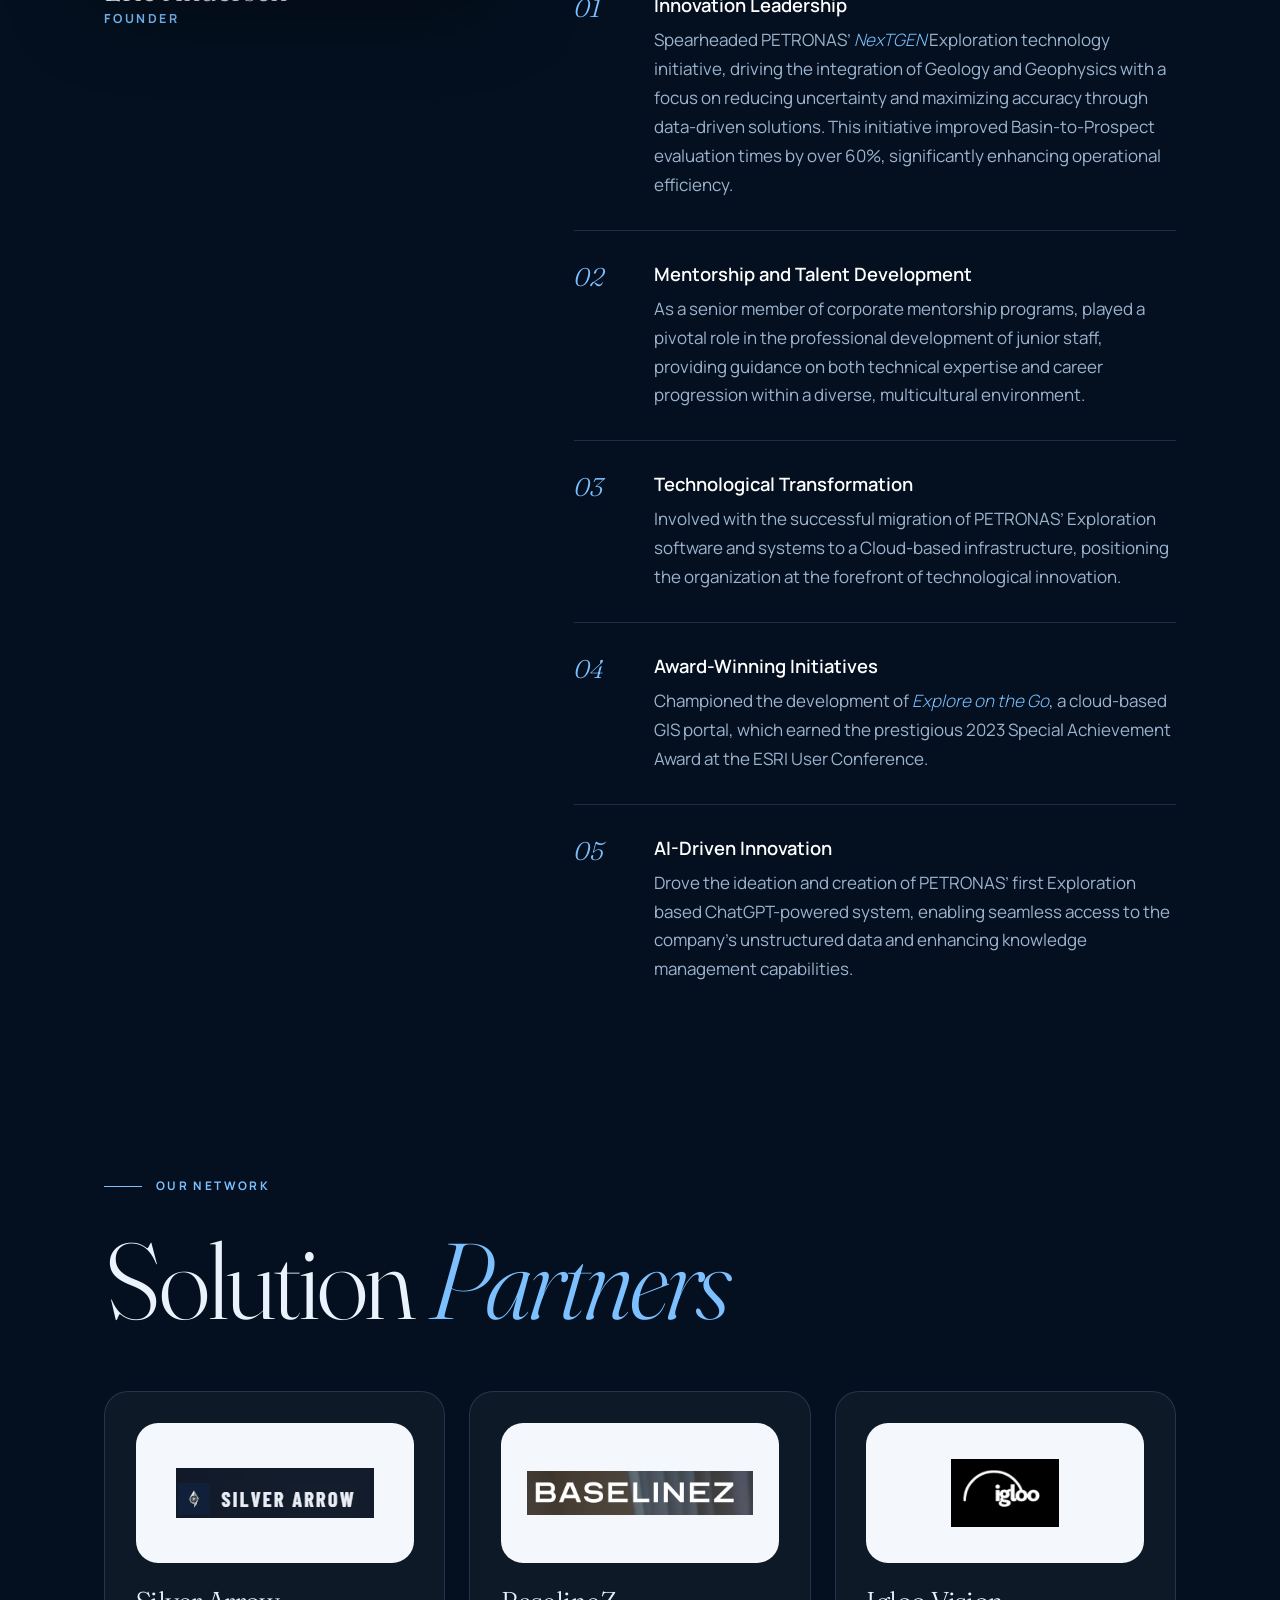
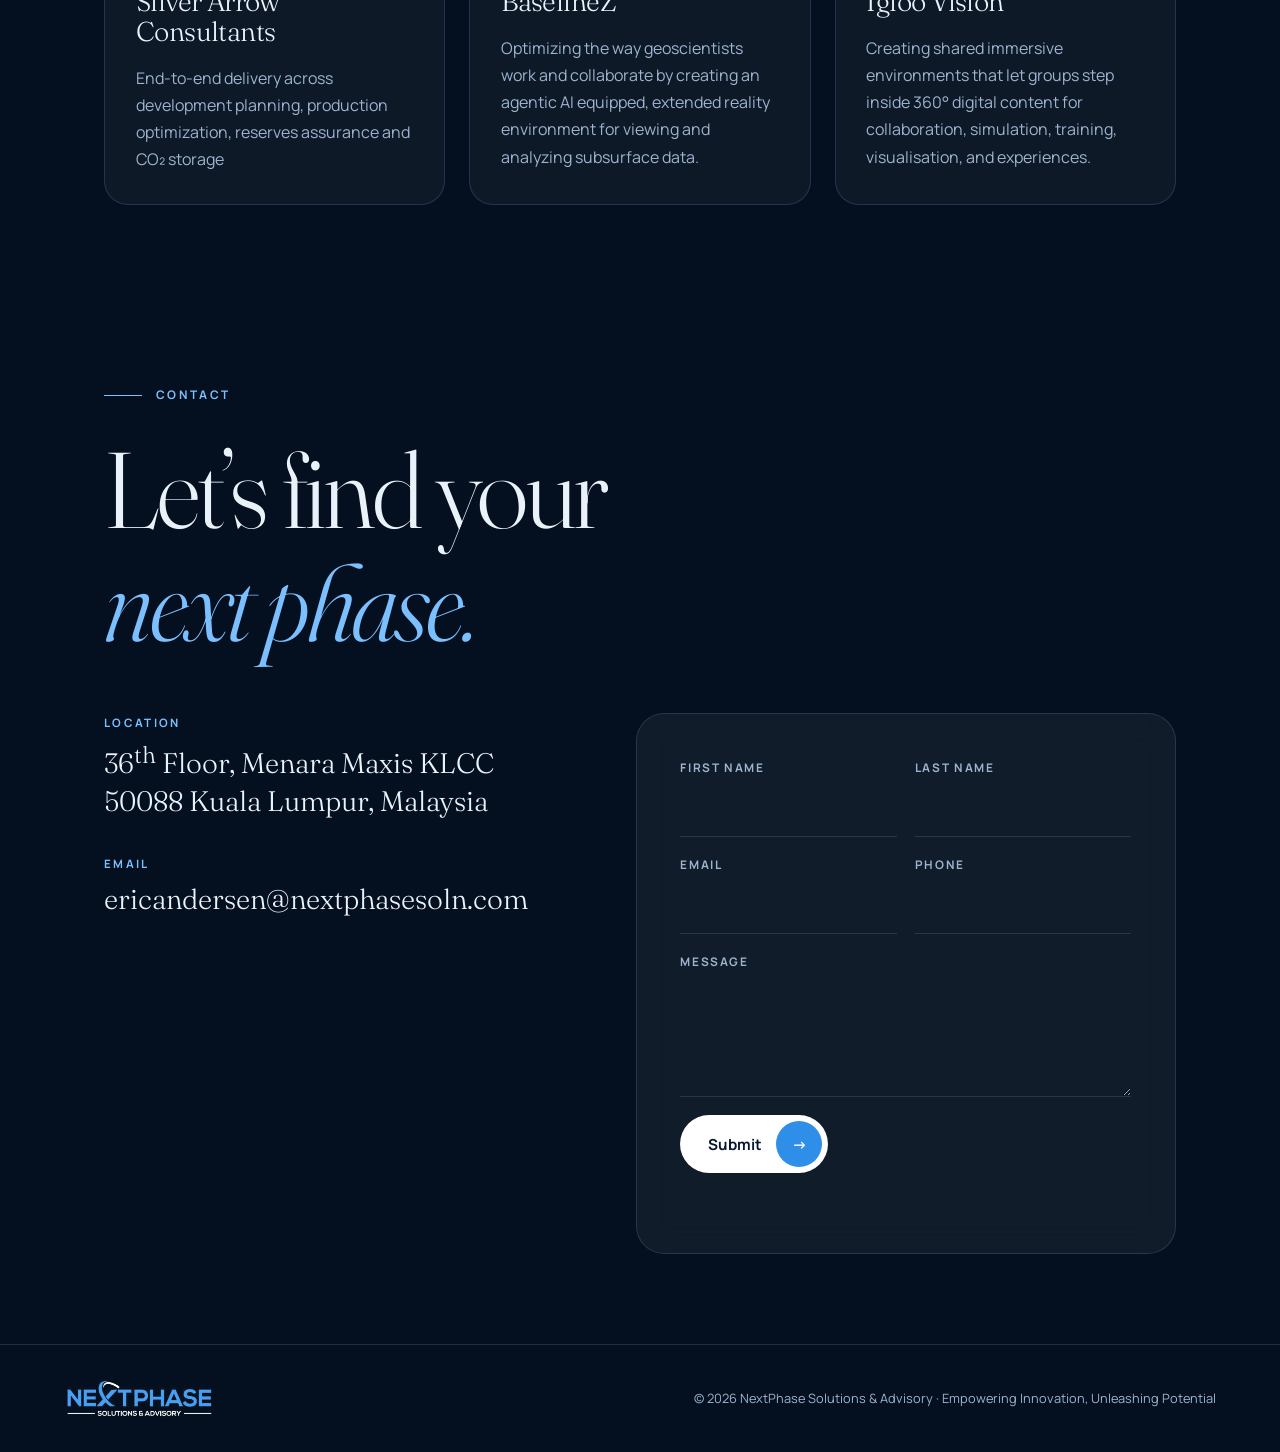
==== commit d9902a5c: "Hero 3D seismic cube; remove phone number from contact Co-Authored-By: Claude Sonnet 5.5 <noreply@an" ====
--- a/index.html
+++ b/index.html
@@ -42,6 +42,7 @@
 <section class="hero" data-layer="Surface">
   <img class="slot" src="assets/gen/hero.jpg" alt="" onerror="this.remove()">
   <canvas id="seismic"></canvas>
+  <canvas id="cube" aria-hidden="true"></canvas>
   <div class="hero-inner">
     <p class="eyebrow"><span></span>Geoscience · Technology · Collaboration</p>
     <h1 class="split">Advancing Superior Integrated Geoscience Solutions</h1>
@@ -172,7 +173,6 @@
     <div class="contact-grid">
       <div>
         <dl class="details">
-          <div><dt>Phone</dt><dd><a href="tel:+60172681754">+60 17 268 1754</a></dd></div>
           <div><dt>Location</dt><dd>36<sup>th</sup> Floor, Menara Maxis KLCC<br>50088 Kuala Lumpur, Malaysia</dd></div>
           <div><dt>Email</dt><dd><a href="mailto:ericandersen@nextphasesoln.com">ericandersen@nextphasesoln.com</a></dd></div>
         </dl>
--- a/style.css
+++ b/style.css
@@ -56,8 +56,8 @@
 .hero .slot{opacity:.45;mix-blend-mode:screen}
 #seismic{position:absolute;inset:0;width:100%;height:100%}
 .hero-inner{position:relative;z-index:2;max-width:var(--wrap);width:100%;margin:0 auto;padding:90px var(--gut) 0}
-.hero h1{font-size:clamp(2.6rem,7.4vw,7rem);max-width:14ch;font-weight:300}
-.h1-sub{font:italic 300 clamp(1.5rem,3.6vw,3.2rem)/1.15 var(--serif);color:var(--blue-2);margin:.5em 0 0}
+.hero h1{font-size:clamp(2.4rem,4vw,4.4rem);max-width:17ch;font-weight:300}
+.h1-sub{font:italic 300 clamp(1.3rem,2.1vw,2.1rem)/1.15 var(--serif);color:var(--blue-2);margin:.5em 0 0}
 .lead{max-width:50ch;color:var(--muted);font-size:clamp(1rem,1.4vw,1.2rem);margin:30px 0 0}
 .split .w{display:inline-block;overflow:hidden;vertical-align:top;padding-bottom:.12em;margin-bottom:-.12em}
 .split .w i{display:inline-block;font-style:inherit;transform:translateY(110%)}
@@ -200,3 +200,7 @@
 .pcard h3{font:300 1.7rem/1.1 var(--serif);margin-top:6px}
 .pcard p{margin:0;color:var(--muted);font-size:1rem}
 @media (max-width:900px){.pcards{grid-template-columns:1fr}}
+
+/* hero seismic cube */
+#cube{position:absolute;z-index:1;right:max(4vw,60px);top:50%;width:min(46vw,680px);height:calc(min(46vw,680px)*.92);transform:translateY(-46%);pointer-events:none}
+@media (max-width:1000px){#cube{width:110vw;height:calc(110vw*.92);right:-24vw;top:auto;bottom:-6vh;transform:none;opacity:.5}}
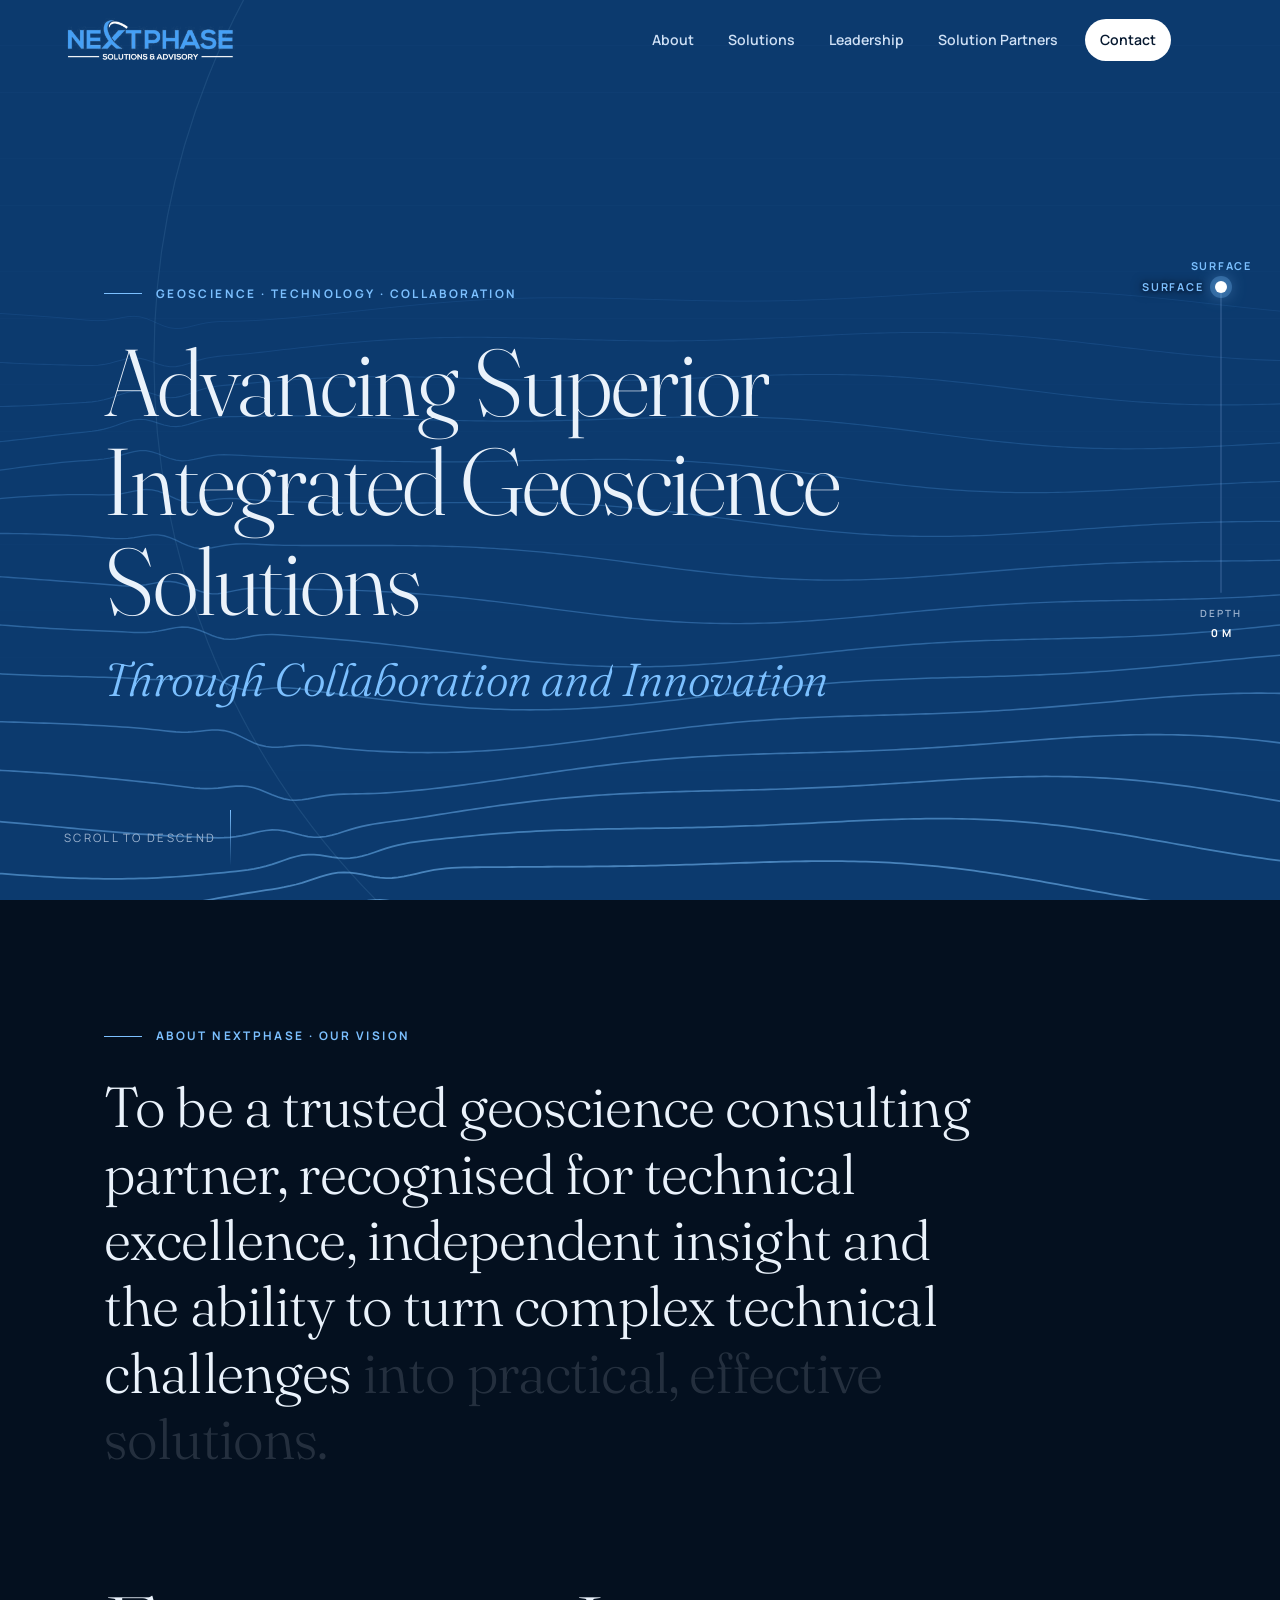
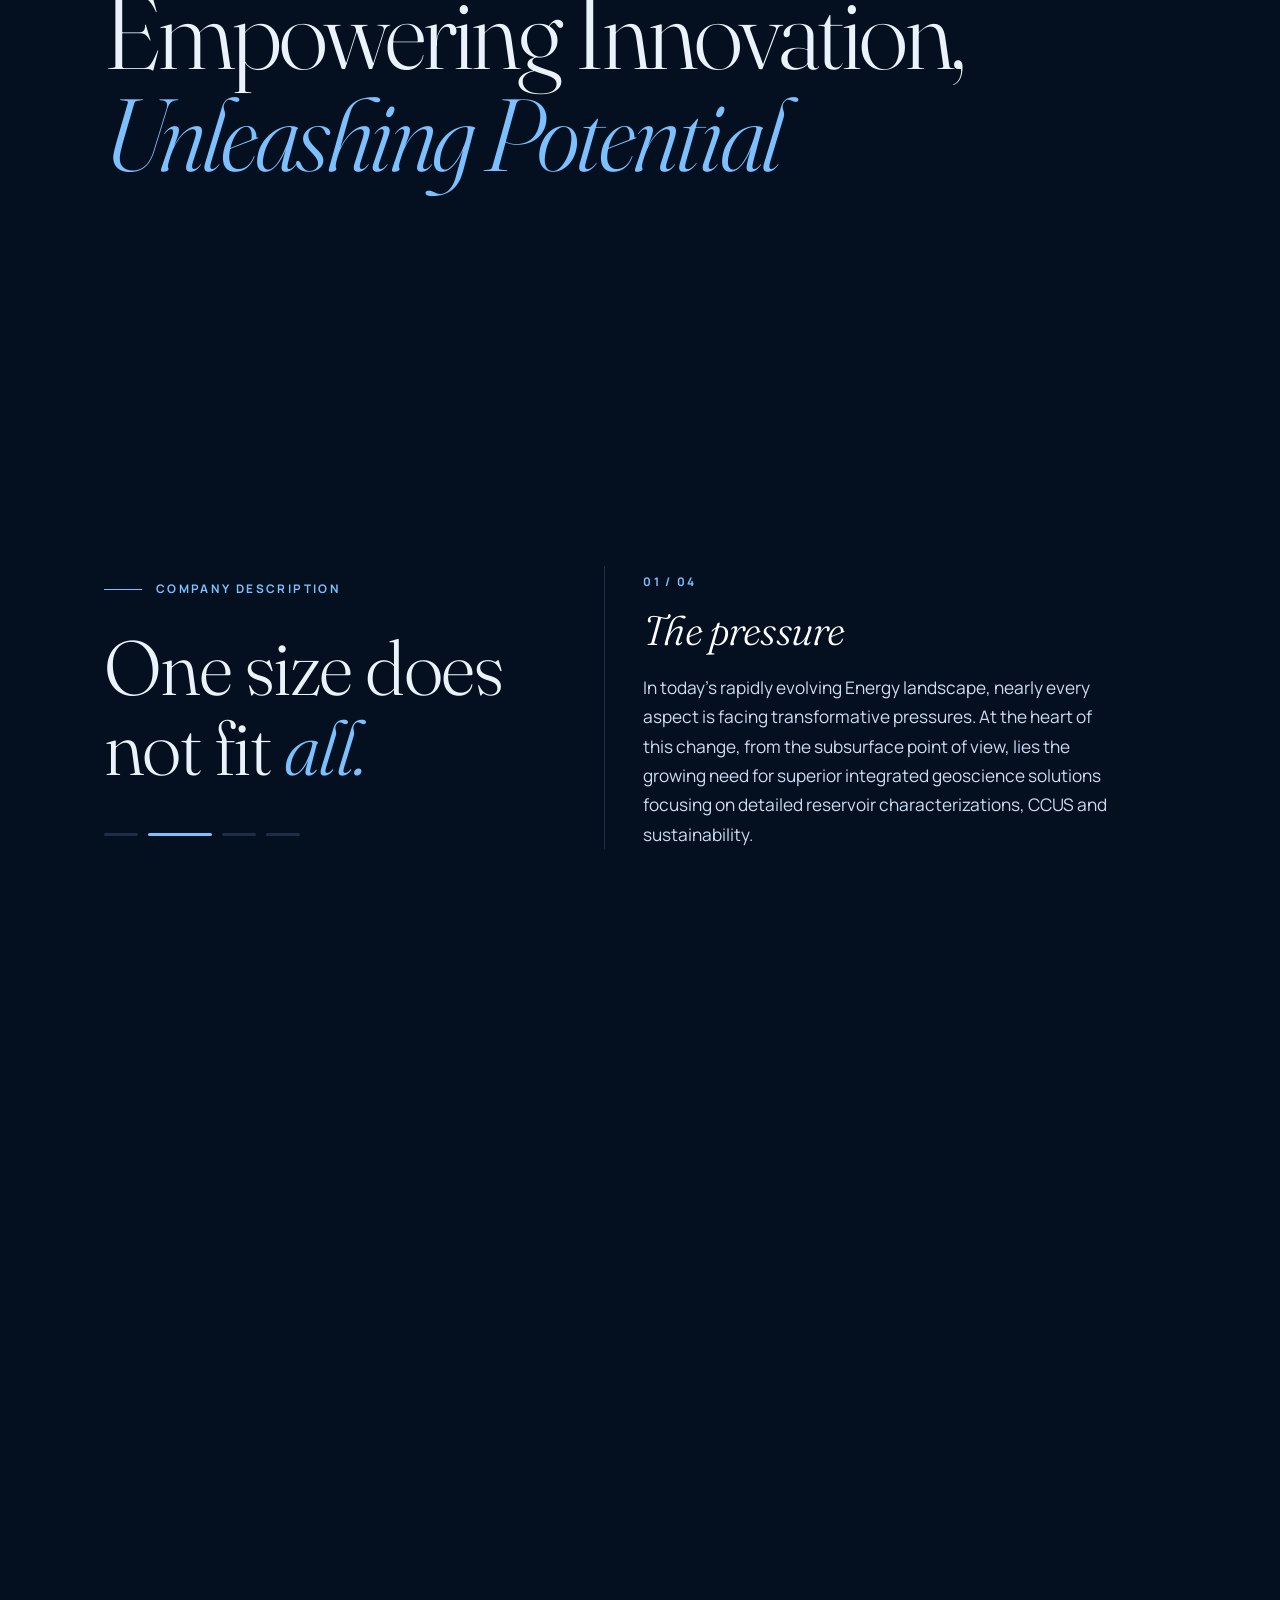
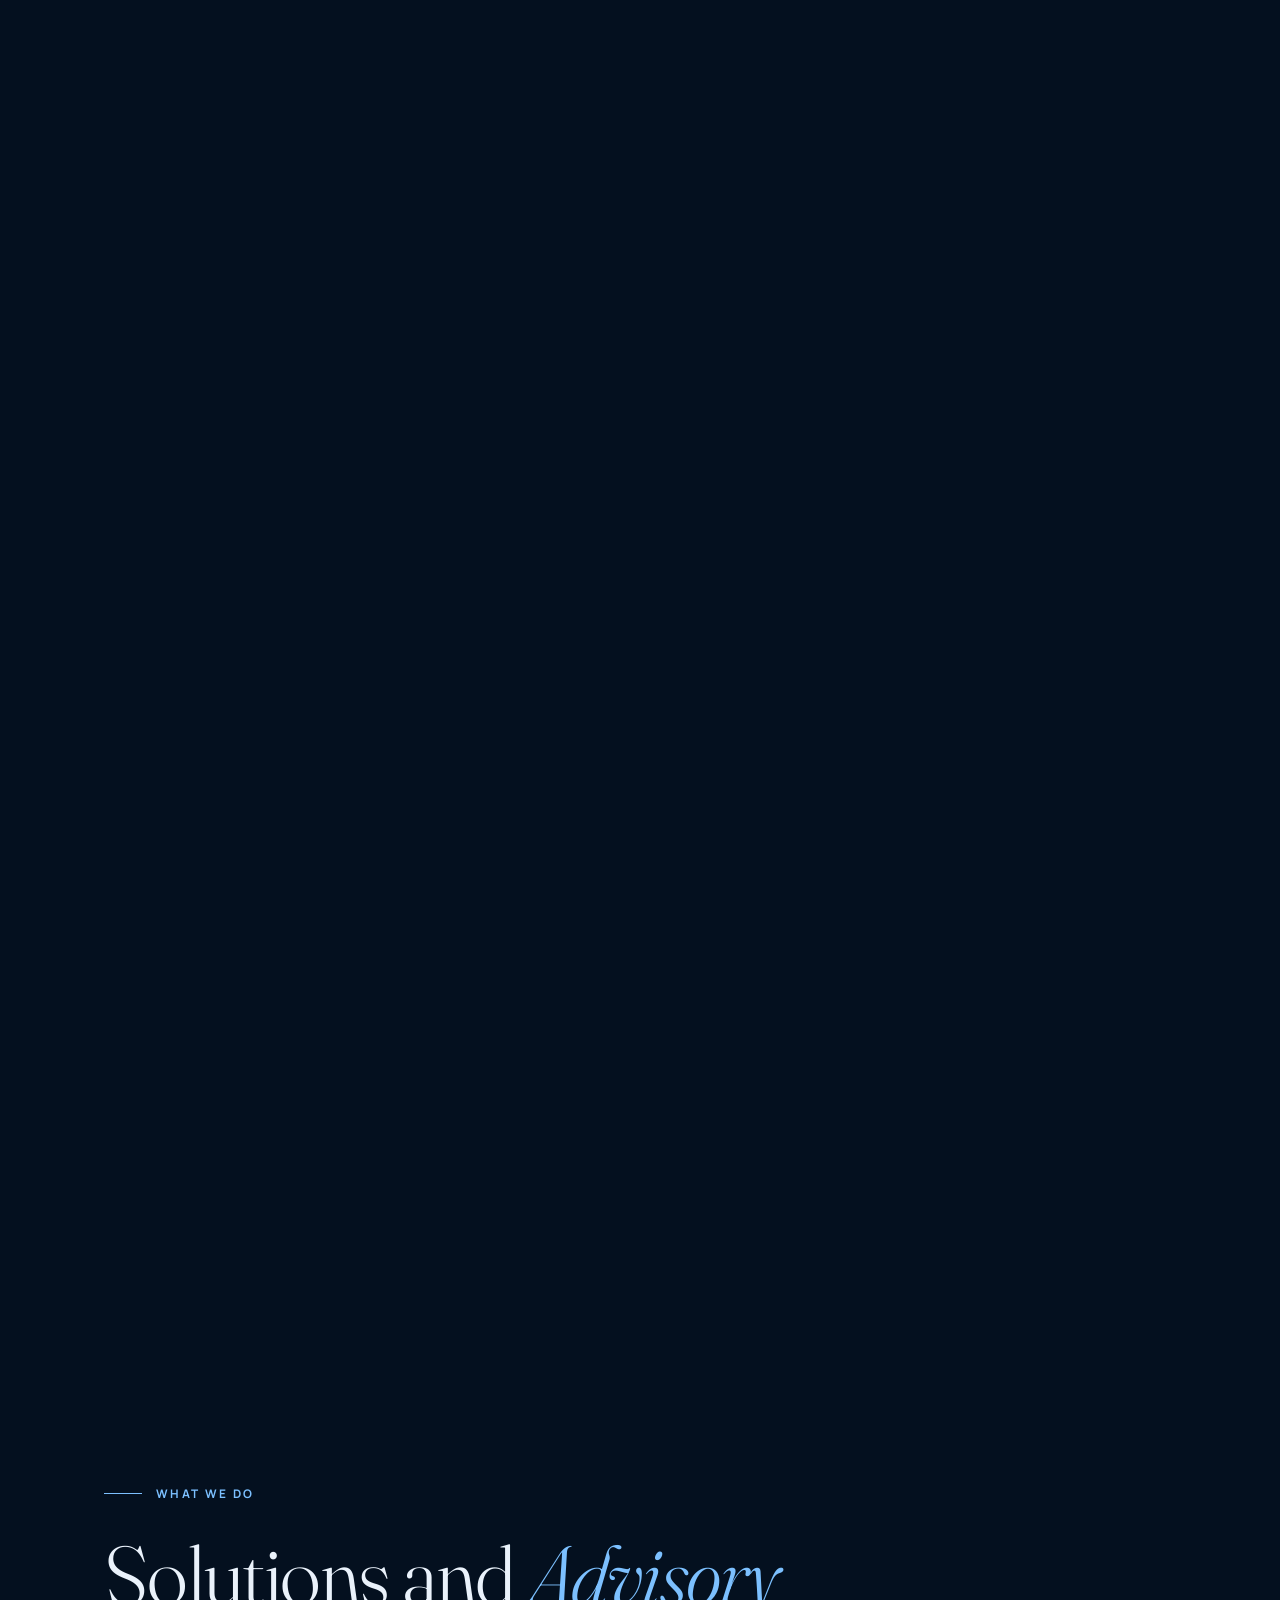
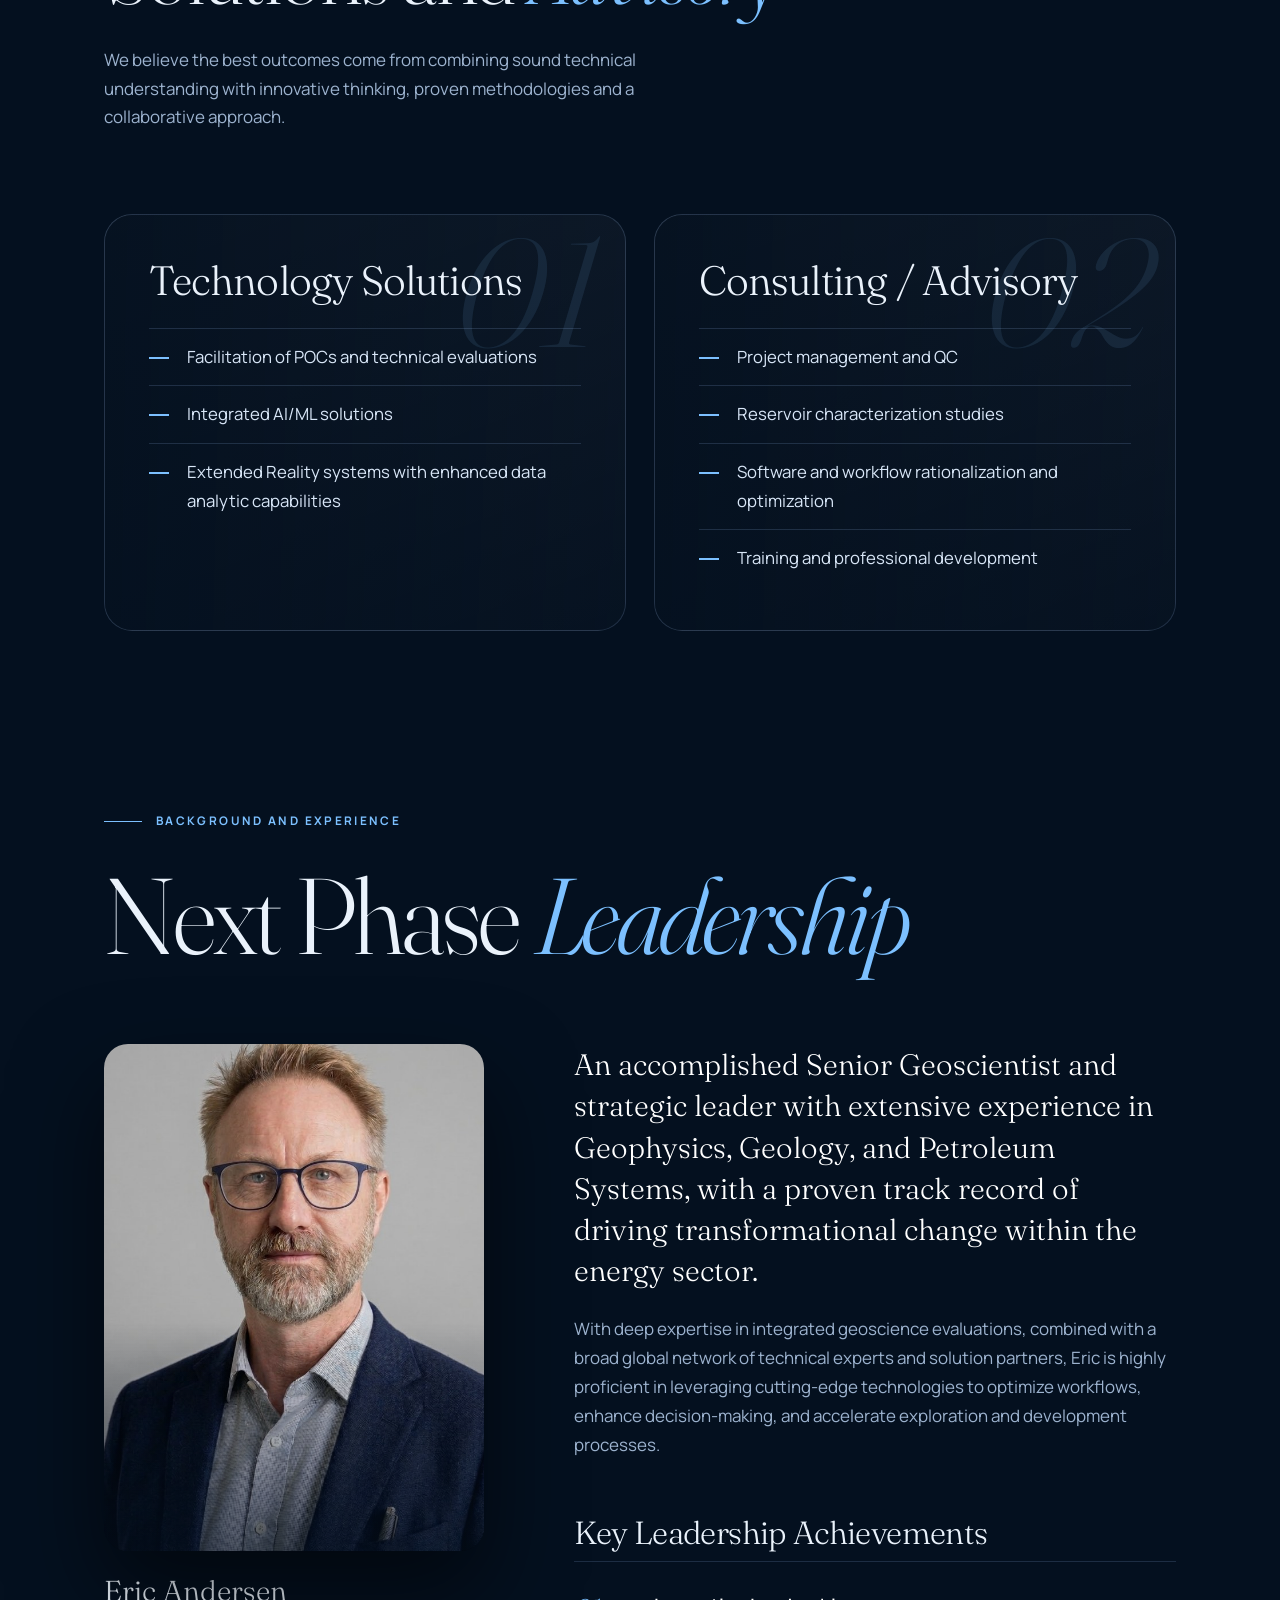
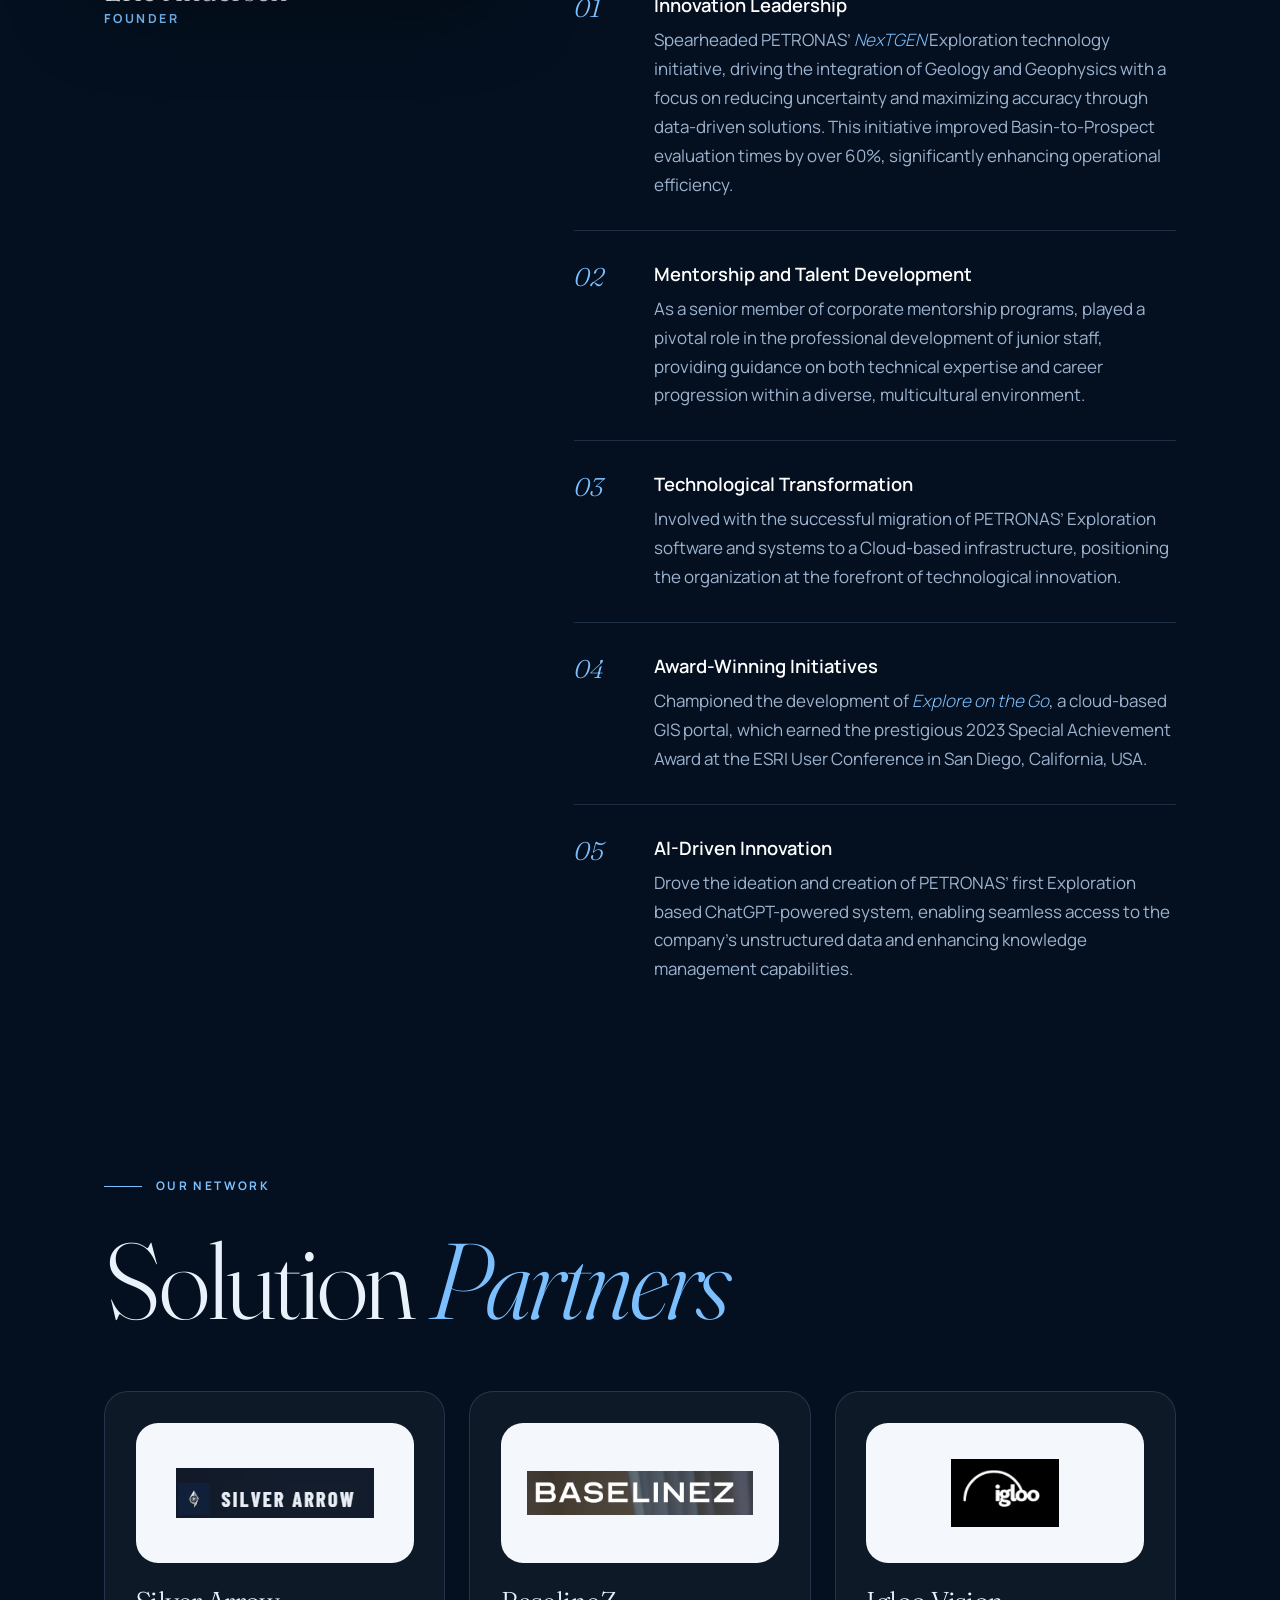
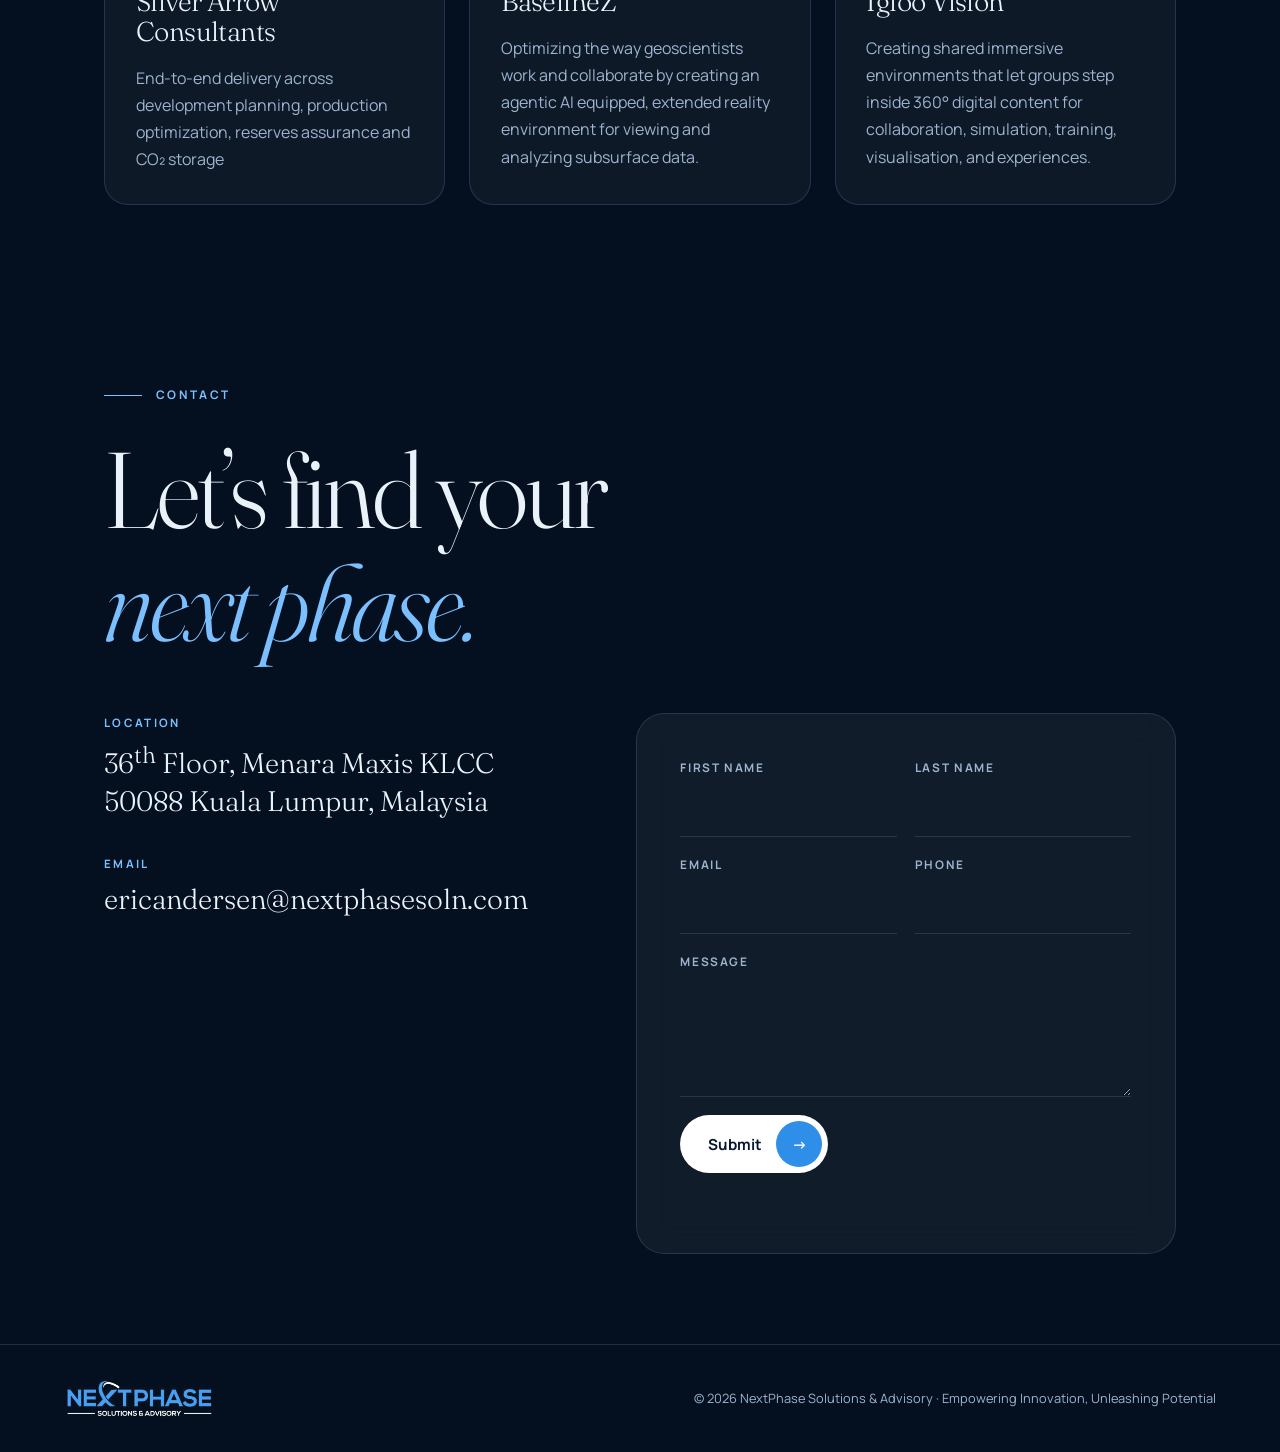
==== commit 3cc2cf29: "Client round 5: wave hero restored, new portrait, text edits Co-Authored-By: Claude Sonnet 5.5 <nore" ====
--- a/index.html
+++ b/index.html
@@ -42,7 +42,6 @@
 <section class="hero" data-layer="Surface">
   <img class="slot" src="assets/gen/hero.jpg" alt="" onerror="this.remove()">
   <canvas id="seismic"></canvas>
-  <canvas id="cube" aria-hidden="true"></canvas>
   <div class="hero-inner">
     <p class="eyebrow"><span></span>Geoscience · Technology · Collaboration</p>
     <h1 class="split">Advancing Superior Integrated Geoscience Solutions</h1>
@@ -92,7 +91,7 @@
       <ul>
         <li>Facilitation of POCs and technical evaluations</li>
         <li>Integrated AI/ML solutions</li>
-        <li>Immersive Extended Reality systems with enhanced data analytic capabilities</li>
+        <li>Extended Reality systems with enhanced data analytic capabilities</li>
       </ul>
     </article>
     <article class="h-panel card reveal">
@@ -129,7 +128,7 @@
           <li class="reveal"><span>01</span><div><h4>Innovation Leadership</h4><p>Spearheaded PETRONAS’ <em>NexTGEN</em> Exploration technology initiative, driving the integration of Geology and Geophysics with a focus on reducing uncertainty and maximizing accuracy through data-driven solutions. This initiative improved Basin-to-Prospect evaluation times by over 60%, significantly enhancing operational efficiency.</p></div></li>
           <li class="reveal"><span>02</span><div><h4>Mentorship and Talent Development</h4><p>As a senior member of corporate mentorship programs, played a pivotal role in the professional development of junior staff, providing guidance on both technical expertise and career progression within a diverse, multicultural environment.</p></div></li>
           <li class="reveal"><span>03</span><div><h4>Technological Transformation</h4><p>Involved with the successful migration of PETRONAS’ Exploration software and systems to a Cloud-based infrastructure, positioning the organization at the forefront of technological innovation.</p></div></li>
-          <li class="reveal"><span>04</span><div><h4>Award-Winning Initiatives</h4><p>Championed the development of <em>Explore on the Go</em>, a cloud-based GIS portal, which earned the prestigious 2023 Special Achievement Award at the ESRI User Conference.</p></div></li>
+          <li class="reveal"><span>04</span><div><h4>Award-Winning Initiatives</h4><p>Championed the development of <em>Explore on the Go</em>, a cloud-based GIS portal, which earned the prestigious 2023 Special Achievement Award at the ESRI User Conference in San Diego, California, USA.</p></div></li>
           <li class="reveal"><span>05</span><div><h4>AI-Driven Innovation</h4><p>Drove the ideation and creation of PETRONAS’ first Exploration based ChatGPT-powered system, enabling seamless access to the company’s unstructured data and enhancing knowledge management capabilities.</p></div></li>
         </ol>
       </div>
--- a/style.css
+++ b/style.css
@@ -56,8 +56,8 @@
 .hero .slot{opacity:.45;mix-blend-mode:screen}
 #seismic{position:absolute;inset:0;width:100%;height:100%}
 .hero-inner{position:relative;z-index:2;max-width:var(--wrap);width:100%;margin:0 auto;padding:90px var(--gut) 0}
-.hero h1{font-size:clamp(2.4rem,4vw,4.4rem);max-width:17ch;font-weight:300}
-.h1-sub{font:italic 300 clamp(1.3rem,2.1vw,2.1rem)/1.15 var(--serif);color:var(--blue-2);margin:.5em 0 0}
+.hero h1{font-size:clamp(2.6rem,7.4vw,7rem);max-width:14ch;font-weight:300}
+.h1-sub{font:italic 300 clamp(1.5rem,3.6vw,3.2rem)/1.15 var(--serif);color:var(--blue-2);margin:.5em 0 0}
 .lead{max-width:50ch;color:var(--muted);font-size:clamp(1rem,1.4vw,1.2rem);margin:30px 0 0}
 .split .w{display:inline-block;overflow:hidden;vertical-align:top;padding-bottom:.12em;margin-bottom:-.12em}
 .split .w i{display:inline-block;font-style:inherit;transform:translateY(110%)}
@@ -200,7 +200,3 @@
 .pcard h3{font:300 1.7rem/1.1 var(--serif);margin-top:6px}
 .pcard p{margin:0;color:var(--muted);font-size:1rem}
 @media (max-width:900px){.pcards{grid-template-columns:1fr}}
-
-/* hero seismic cube */
-#cube{position:absolute;z-index:1;right:max(4vw,60px);top:50%;width:min(46vw,680px);height:calc(min(46vw,680px)*.92);transform:translateY(-46%);pointer-events:none}
-@media (max-width:1000px){#cube{width:110vw;height:calc(110vw*.92);right:-24vw;top:auto;bottom:-6vh;transform:none;opacity:.5}}
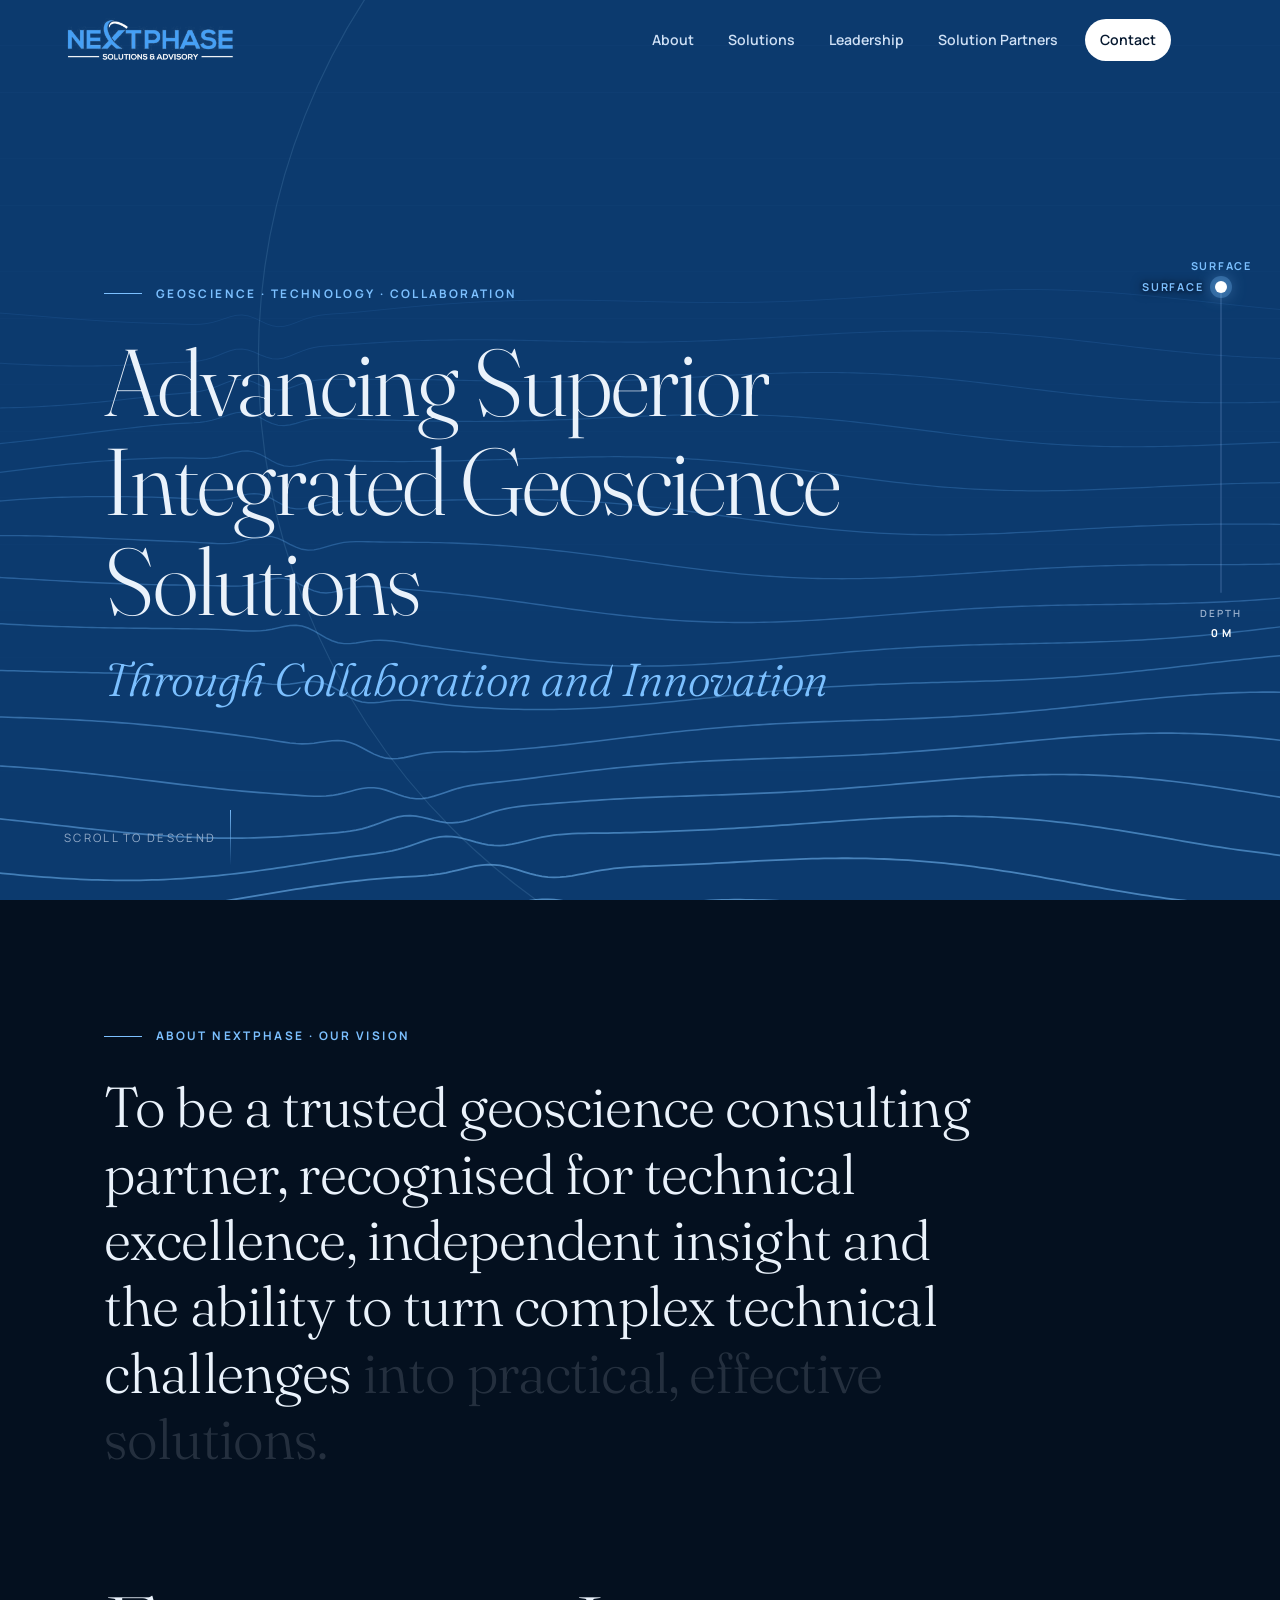
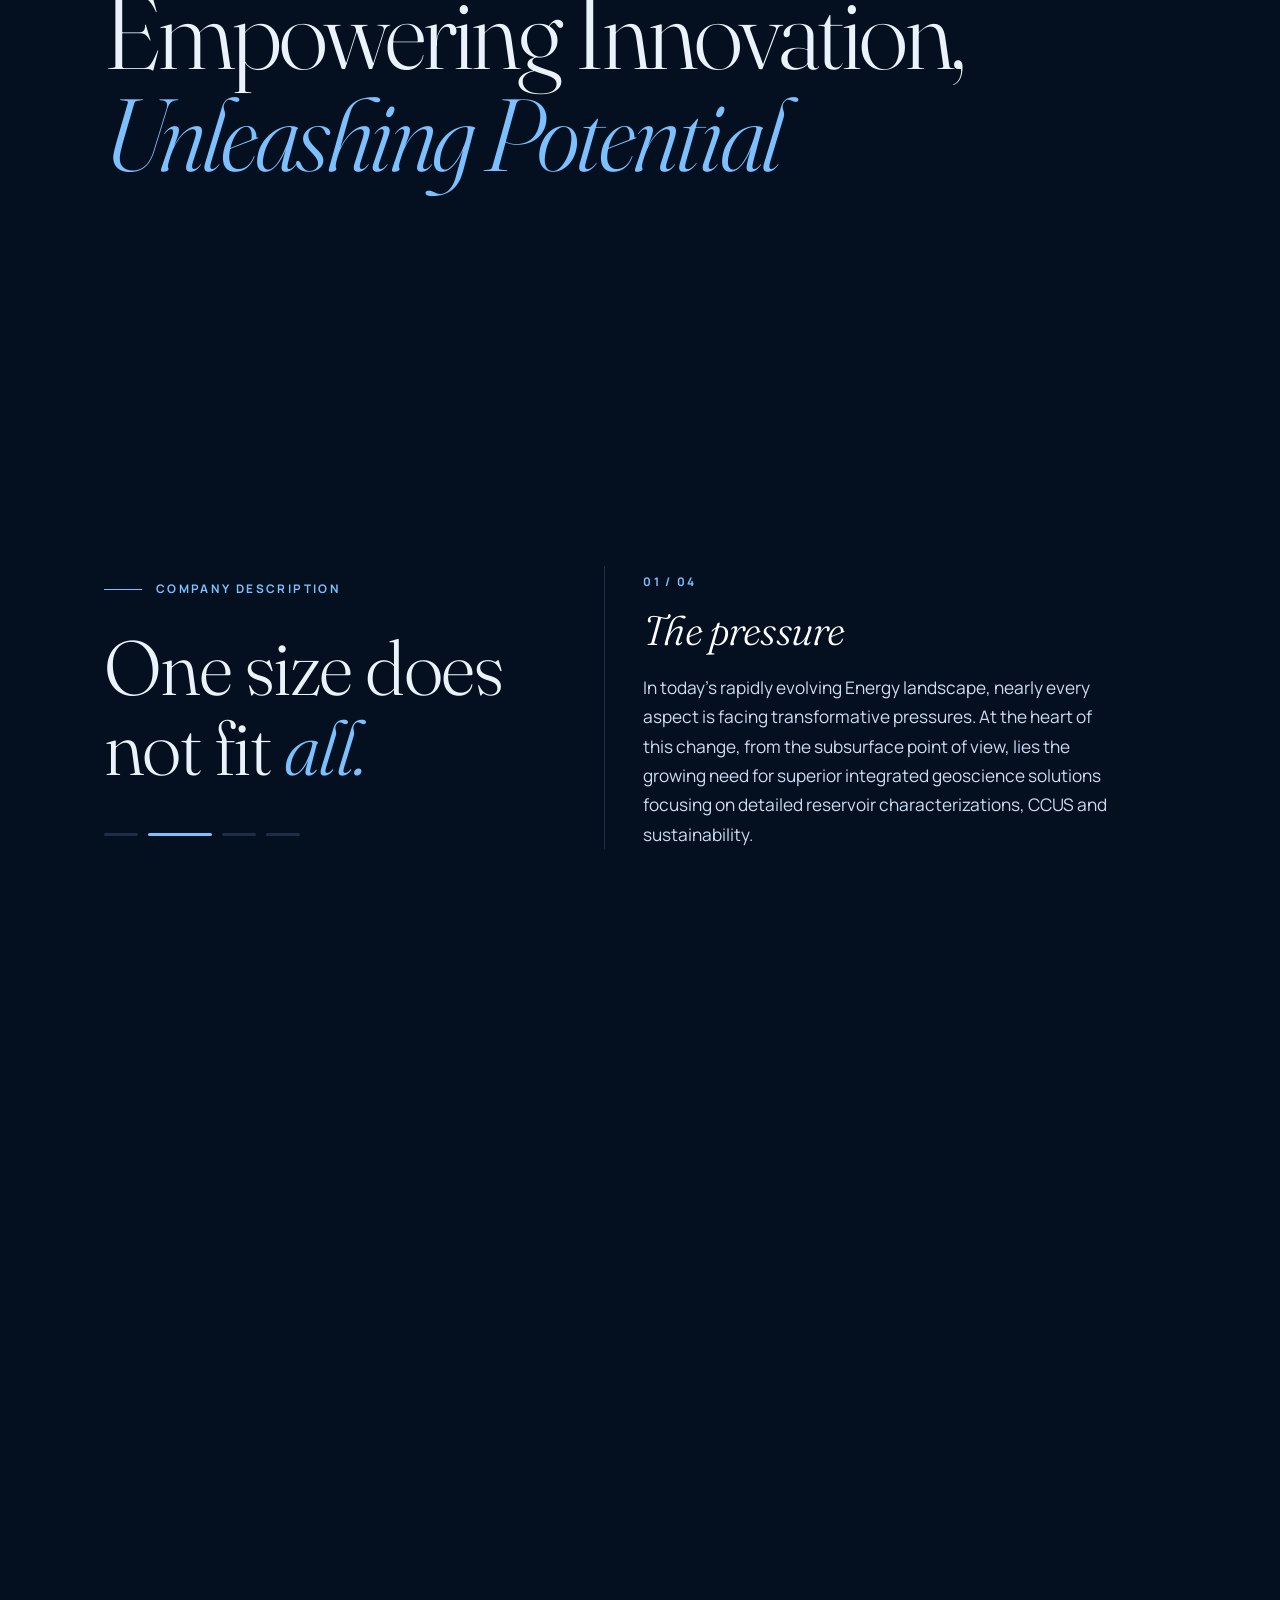
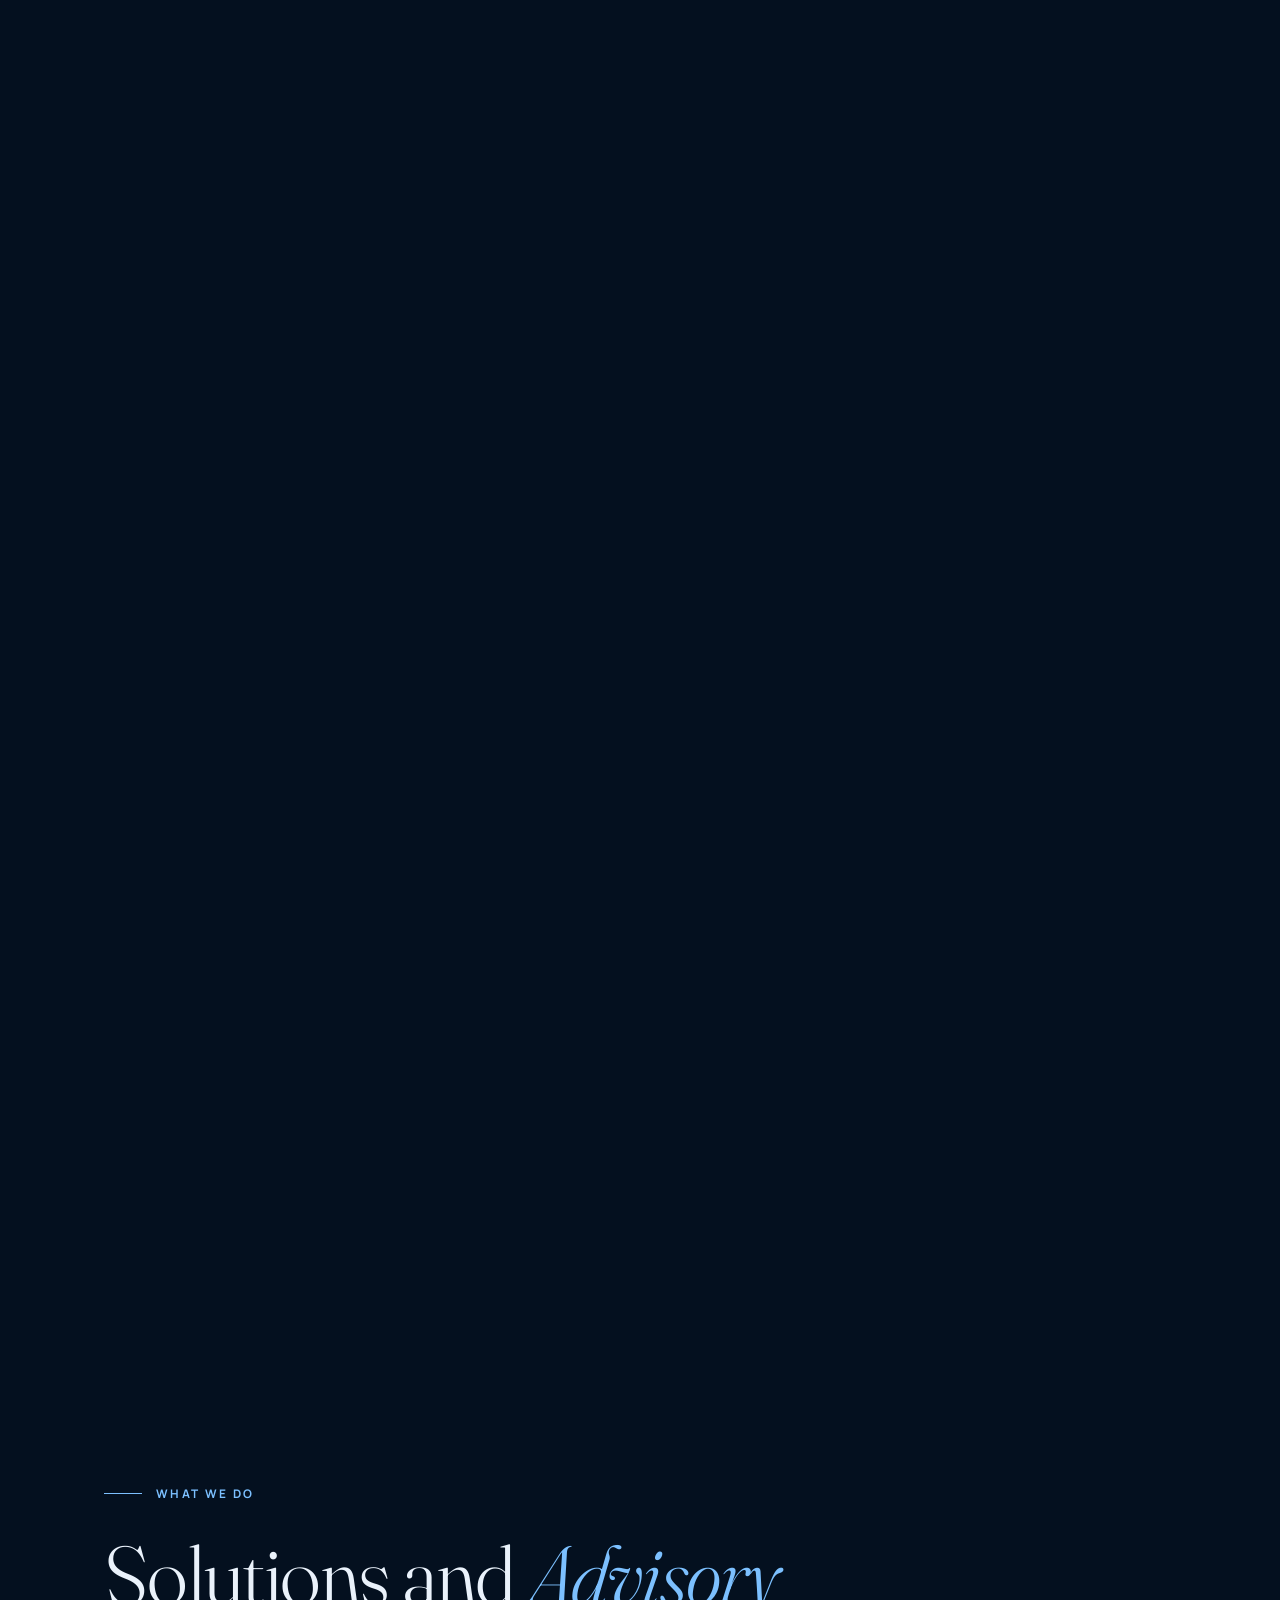
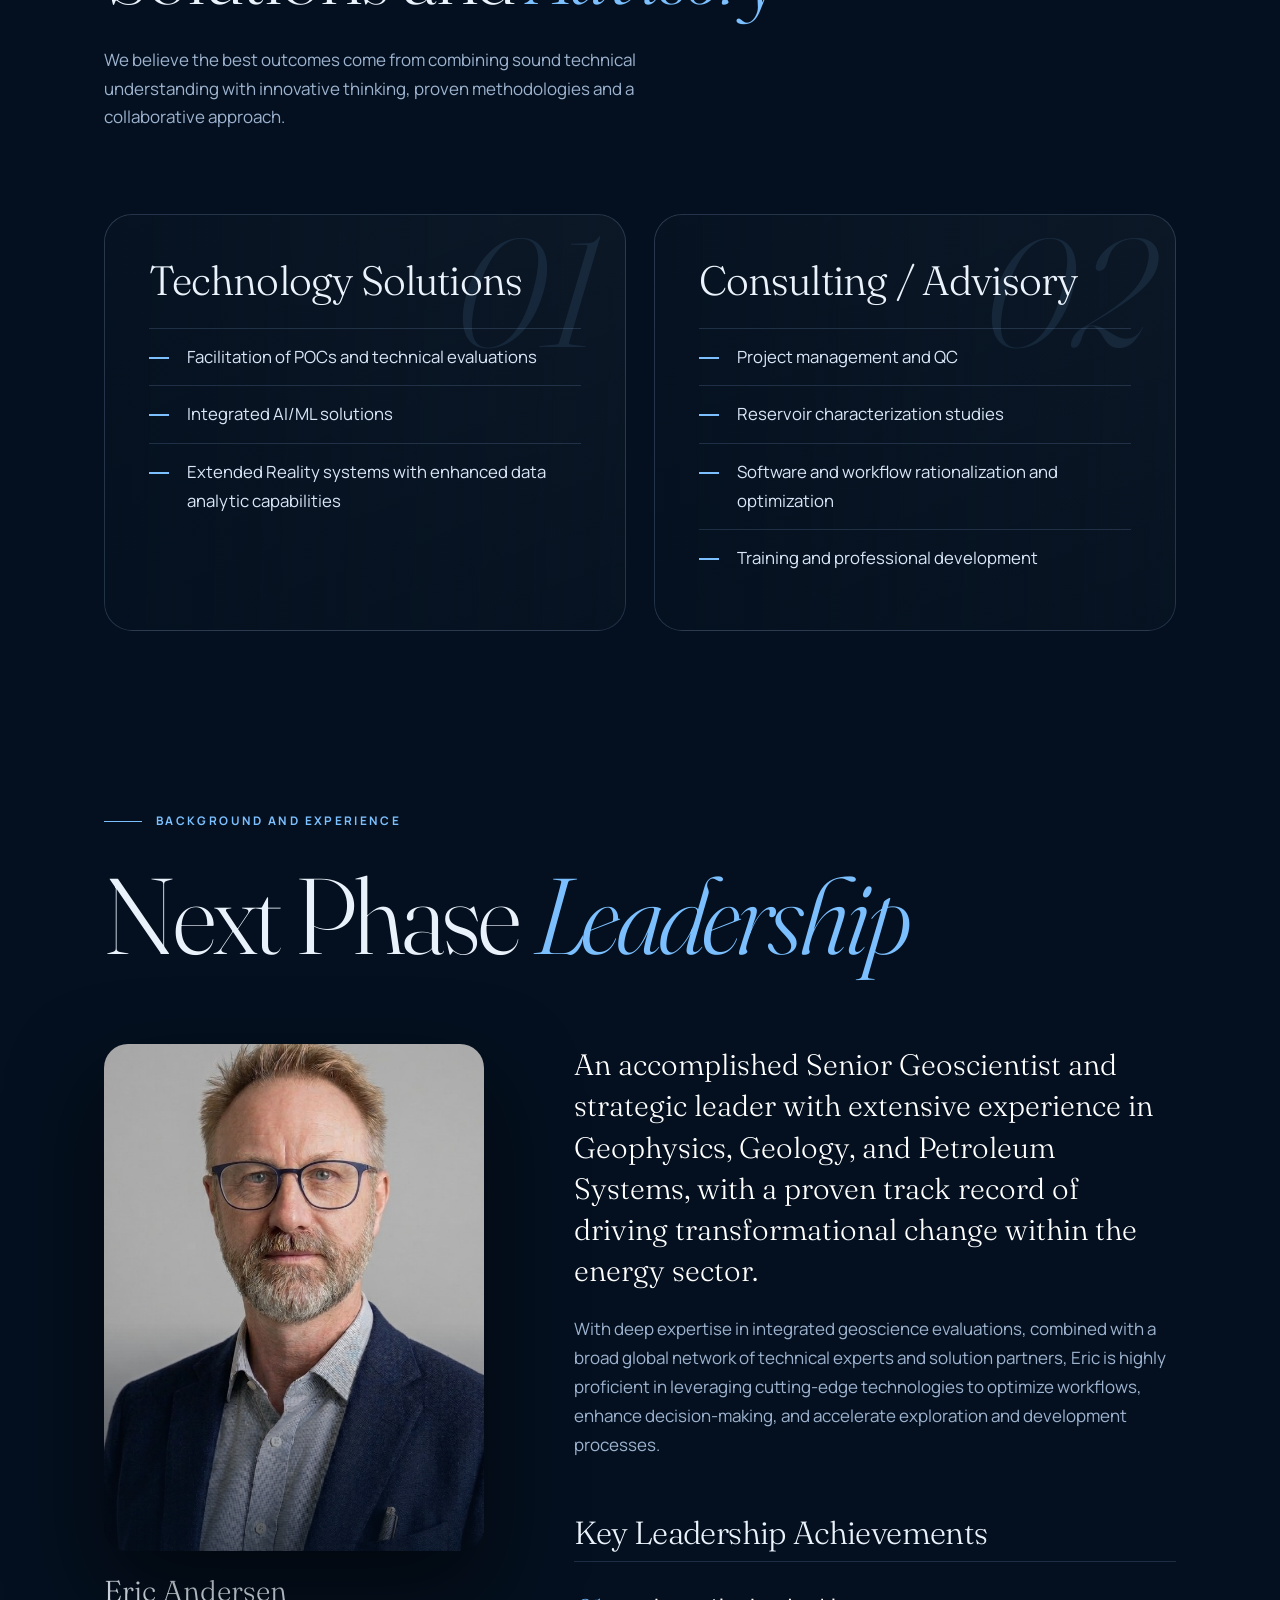
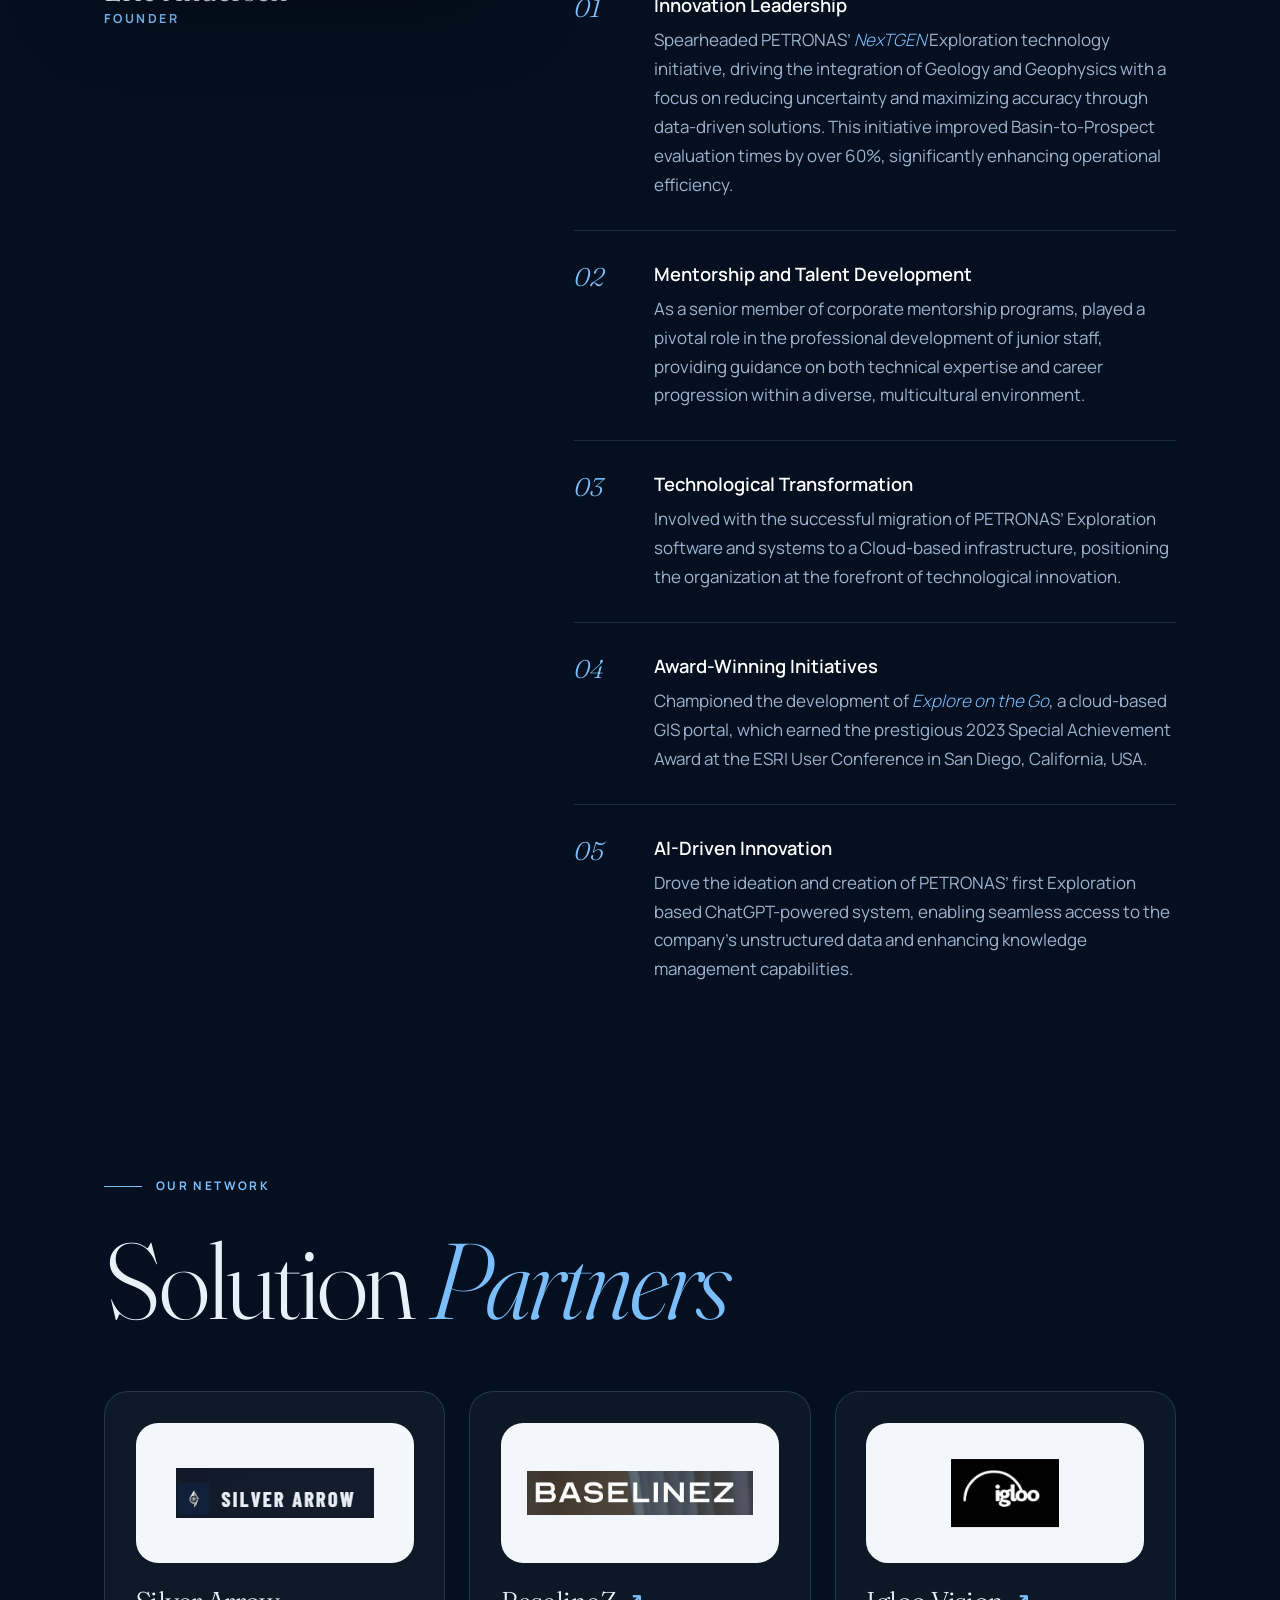
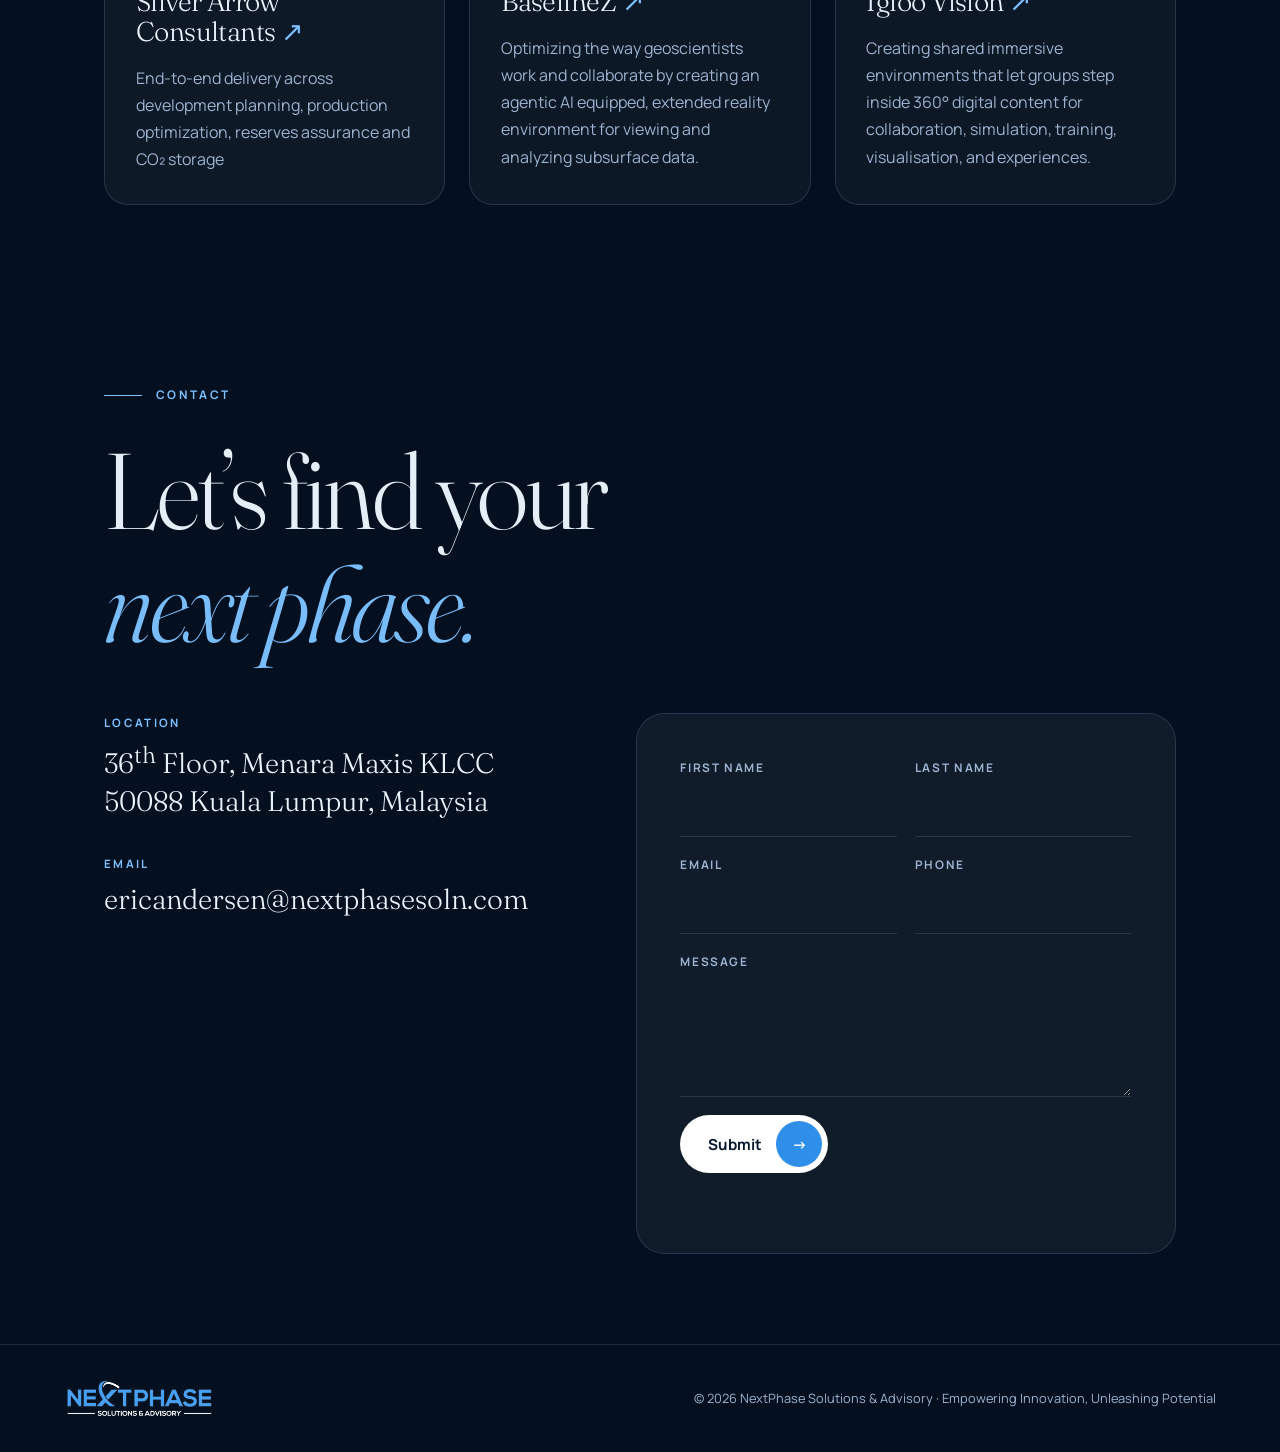
==== commit ffd980f8: "Link partner cards to partner websites Co-Authored-By: Claude Sonnet 5.5 <noreply@anthropic.com> Cla" ====
--- a/index.html
+++ b/index.html
@@ -145,18 +145,18 @@
   <div class="wrap">
     <ul class="pcards">
       <li class="pcard reveal">
-        <div class="logo"><img src="assets/silverarrow.png" alt="Silver Arrow"></div>
-        <h3>Silver Arrow Consultants</h3>
+        <a class="logo-link" href="https://silverarrowconsultants.com/" target="_blank" rel="noopener" aria-label="Silver Arrow Consultants website"><div class="logo"><img src="assets/silverarrow.png" alt="Silver Arrow"></div></a>
+        <h3><a href="https://silverarrowconsultants.com/" target="_blank" rel="noopener">Silver Arrow Consultants<span aria-hidden="true"> ↗</span></a></h3>
         <p>End-to-end delivery across development planning, production optimization, reserves assurance and CO₂ storage</p>
       </li>
       <li class="pcard reveal">
-        <div class="logo"><img src="assets/baselinez.png" alt="BaselineZ"></div>
-        <h3>BaselineZ</h3>
+        <a class="logo-link" href="https://baselinez.com/" target="_blank" rel="noopener" aria-label="BaselineZ website"><div class="logo"><img src="assets/baselinez.png" alt="BaselineZ"></div></a>
+        <h3><a href="https://baselinez.com/" target="_blank" rel="noopener">BaselineZ<span aria-hidden="true"> ↗</span></a></h3>
         <p>Optimizing the way geoscientists work and collaborate by creating an agentic AI equipped, extended reality environment for viewing and analyzing subsurface data.</p>
       </li>
       <li class="pcard reveal">
-        <div class="logo"><img src="assets/igloo.png" alt="Igloo Vision"></div>
-        <h3>Igloo Vision</h3>
+        <a class="logo-link" href="https://www.igloovision.com/" target="_blank" rel="noopener" aria-label="Igloo Vision website"><div class="logo"><img src="assets/igloo.png" alt="Igloo Vision"></div></a>
+        <h3><a href="https://www.igloovision.com/" target="_blank" rel="noopener">Igloo Vision<span aria-hidden="true"> ↗</span></a></h3>
         <p>Creating shared immersive environments that let groups step inside 360° digital content for collaboration, simulation, training, visualisation, and experiences.</p>
       </li>
     </ul>
--- a/style.css
+++ b/style.css
@@ -200,3 +200,8 @@
 .pcard h3{font:300 1.7rem/1.1 var(--serif);margin-top:6px}
 .pcard p{margin:0;color:var(--muted);font-size:1rem}
 @media (max-width:900px){.pcards{grid-template-columns:1fr}}
+.pcard .logo-link{display:block;text-decoration:none}
+.pcard h3 a{text-decoration:none;background:linear-gradient(currentColor,currentColor) 0 100%/0 1px no-repeat;transition:background-size .35s,color .3s}
+.pcard h3 a:hover,.pcard h3 a:focus-visible{background-size:100% 1px;color:var(--blue-2)}
+.pcard h3 a span{color:var(--blue-2)}
+.pcard a:focus-visible{outline:2px solid var(--blue-2);outline-offset:4px;border-radius:8px}
